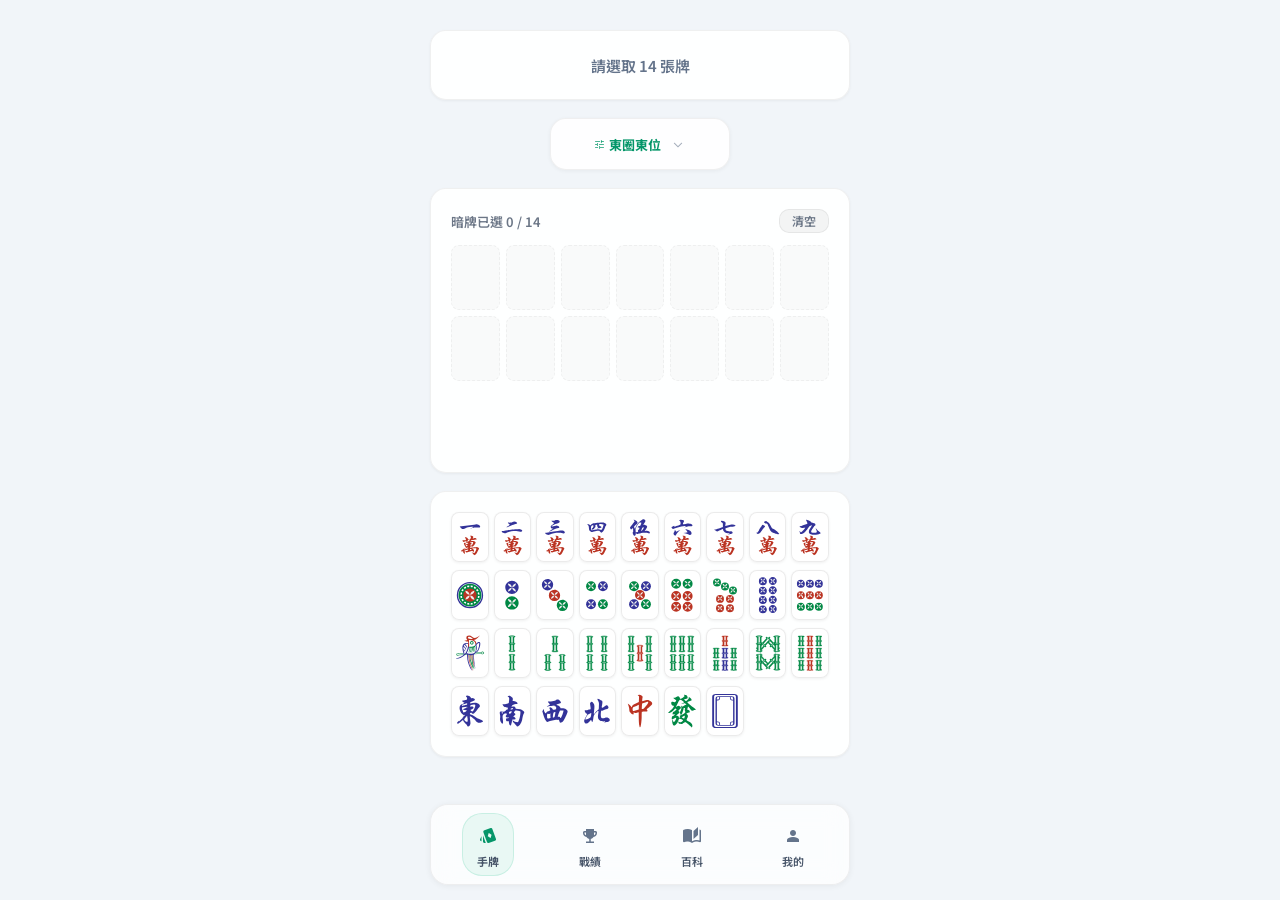
==== index.html @ c56b33e4 "修復 Lighthouse 審計：color-contrast、landmark、meta-description、viewport" ====
<!DOCTYPE html>
<html lang="zh-HK">

<head>
    <meta charset="UTF-8">
    <meta name="viewport"
        content="width=device-width, initial-scale=1.0, viewport-fit=cover">
    <title>香港麻雀計番神器</title>
    <meta name="description" content="香港麻雀計番工具，快速計算手牌番數、查閱番種百科、記錄戰績歷史。支援離線使用的 PWA 應用程式。">
    <meta name="apple-mobile-web-app-capable" content="yes">
    <meta name="apple-mobile-web-app-status-bar-style" content="black-translucent">
    <meta name="theme-color" content="#f1f5f9">
    <link rel="manifest" href="manifest.json">
    <link rel="icon" type="image/png" sizes="48x48" href="icon-48.png">
    <link rel="icon" type="image/png" sizes="192x192" href="icon-192.png">
    <link rel="apple-touch-icon" sizes="192x192" href="icon-192.png">
    <link rel="apple-touch-icon" sizes="512x512" href="icon-512.png">

    <link href="https://fonts.googleapis.com/css2?family=Noto+Sans+TC:wght@300;400;600;700;800&display=swap"
        rel="stylesheet" />
    <link href="https://fonts.googleapis.com/css2?family=Material+Symbols+Outlined:wght,FILL@100..700,0..1&display=swap"
        rel="stylesheet" />

    <link rel="stylesheet" href="style.css">
</head>

<body>
    <div class="bg-layer bg-base"></div>
    <div class="bg-layer bg-success"></div>
    <div class="bg-layer bg-limit"></div>
    <div class="bg-layer bg-failure"></div>

    <main class="app-container">

        <div id="page-input" class="page active" role="tabpanel" aria-label="手牌選擇">
            <div id="actionBanner" class="glass-card action-banner">
                <div id="actionText" class="action-text">請選取 14 張牌</div>
                <button id="calcBtn" class="calc-btn" style="display: none;" aria-label="開始結算"><i
                        class="ic">auto_awesome</i> 開始結算</button>
            </div>
            <div id="conditionsIsland" class="dynamic-island" role="region" aria-label="牌局設定">
                <div id="islandHeaderBtn" class="island-header" role="button" aria-expanded="false"
                    aria-controls="conditionsIsland">
                    <div id="islandTitle" class="island-title"><i class="ic">tune</i> 牌局設定</div>
                    <div class="island-chevron"><i class="ic">expand_more</i></div>
                </div>
                <div class="island-content-grid">
                    <div class="island-content-inner">
                        <div class="island-section">
                            <div class="island-section-header"><span>特殊牌型</span></div>
                            <div id="conditionsBar" class="conditions-wrapper"></div>
                        </div>
                        <div class="island-divider"></div>
                        <div class="island-section">
                            <div class="wind-layout-container">
                                <div class="wind-block">
                                    <div class="island-section-header"><span>圈</span></div>
                                    <div id="roundWindSelector" class="wind-segment-control" role="radiogroup"
                                        aria-label="圈風選擇">
                                        <div class="glass-glider" style="transform: translateX(0%);"></div>
                                        <div class="wind-tab active">東</div>
                                        <div class="wind-tab">南</div>
                                        <div class="wind-tab">西</div>
                                        <div class="wind-tab">北</div>
                                    </div>
                                </div>
                                <div class="wind-divider"></div>
                                <div class="wind-block">
                                    <div class="island-section-header"><span>位</span></div>
                                    <div id="seatWindSelector" class="wind-segment-control" role="radiogroup"
                                        aria-label="位風選擇">
                                        <div class="glass-glider" style="transform: translateX(0%);"></div>
                                        <div class="wind-tab active">東</div>
                                        <div class="wind-tab">南</div>
                                        <div class="wind-tab">西</div>
                                        <div class="wind-tab">北</div>
                                    </div>
                                </div>
                            </div>
                        </div>
                        <div class="island-divider"></div>
                        <div class="island-section">
                            <div class="island-section-header"><span>花牌</span><span id="flowerCount">已選 0 隻</span></div>
                            <div id="flowerGrid" class="flower-grid"></div>
                        </div>
                    </div>
                </div>
            </div>
            <div id="handCard" class="glass-card hand-container">
                <div class="hand-header"><span id="tileCount">暗牌已選 0 / 14</span><button id="clearBtnId"
                        class="clear-btn">清空</button></div>
                <div id="handGrid" class="tiles-grid"></div>
            </div>
            <div id="keyboard" class="glass-card keyboard" role="group" aria-label="選牌鍵盤"></div>
        </div>

        <div id="page-result" class="page" role="tabpanel" aria-label="結算結果">
            <div id="resultHeroCard" class="glass-card result-hero">
                <div class="hero-content">
                    <div class="hero-header"><span id="resultBadge" class="result-badge">等待中</span></div>
                    <div class="hero-score-area">
                        <div class="hero-label">總番數</div>
                        <div class="hero-score-display"><span id="heroScoreValue"
                                class="hero-score-number">--</span><span id="heroScoreUnit" class="hero-unit">番</span>
                        </div>
                    </div>
                    <div class="hero-divider"></div>
                    <div class="hero-main-pattern"><span class="main-pattern-label">主要役種</span><span
                            id="heroMainPatternName" class="main-pattern-name">--</span></div>
                </div>
            </div>
            <div class="status-grid">
                <div class="status-box glass-card">
                    <div class="status-box-label">圈風</div>
                    <div id="resRoundWind" class="status-box-value">--</div>
                </div>
                <div class="status-box glass-card">
                    <div class="status-box-label">位風</div>
                    <div id="resSeatWind" class="status-box-value">--</div>
                </div>
                <div class="status-box glass-card">
                    <div class="status-box-label">花牌</div>
                    <div id="resFlowers" class="status-box-value">--</div>
                </div>
            </div>
            <div class="detail-list-container glass-card">
                <div class="detail-list-title">番數詳情</div>
                <div id="detailList" class="detail-list">
                    <div class="detail-empty">尚未結算</div>
                </div>
            </div>
            <div class="result-actions glass-card">
                <button id="backToInputBtn" class="action-btn back-btn"><i class="ic">arrow_back</i> 返回修改</button>
            </div>
        </div>

        <div id="page-history" class="page" role="tabpanel" aria-label="歷史戰績">
            <div class="history-dashboard glass-card">
                <div class="dashboard-title">生涯戰績</div>
                <div class="win-rate-container">
                    <div class="win-rate-header">
                        <span class="win-rate-label">成功食糊勝率</span>
                        <span class="win-rate-value" id="statWinRate">0%</span>
                    </div>
                    <div class="win-rate-bar-bg">
                        <div class="win-rate-bar-fill" id="statWinRateBar" style="width: 0%;"></div>
                    </div>
                </div>
                <div class="stats-grid">
                    <div class="stat-box highlight">
                        <div class="stat-label">最高番數</div>
                        <div class="stat-value"><span id="statMaxFaan">0</span><span class="stat-unit">番</span></div>
                    </div>
                    <div class="stat-box">
                        <div class="stat-label">總局數</div>
                        <div class="stat-value"><span id="statTotalGames">0</span><span
                                class="stat-unit stat-unit-sm">局</span></div>
                    </div>
                </div>
            </div>
            <div class="history-list-container">
                <div class="history-header">
                    <div class="history-title">近期牌局</div><button id="clearHistoryBtn"
                        class="clear-history-btn">清空紀錄</button>
                </div>
                <div id="historyList" class="history-list">
                    <div class="history-empty">暫無戰績紀錄，快去胡一把大牌吧！</div>
                </div>
            </div>
        </div>

        <div id="page-wiki" class="page" role="tabpanel" aria-label="牌型百科">
            <div class="wiki-top-panel glass-card">
                <div class="wiki-search-box">
                    <i class="ic">search</i><input type="text" id="wikiSearch" placeholder="搜尋番種 (如: 大三元、平糊...)"
                        aria-label="搜尋番種">
                </div>
                <div class="wiki-filters">
                    <div class="w-filter active" data-filter="all">全部</div>
                    <div class="w-filter" data-filter="common">1-3 番</div>
                    <div class="w-filter" data-filter="mid">4-9 番</div>
                    <div class="w-filter" data-filter="limit">爆棚例牌</div>
                </div>
            </div>

            <div class="wiki-section-header"><i class="ic">tips_and_updates</i> 每日一役</div>
            <div class="wiki-featured glass-card">
                <div class="w-feat-badge">13 番 (爆棚)</div>
                <div class="w-feat-title">大四喜</div>
                <div class="w-feat-desc">由東、南、西、北四種風牌刻子組成的終極和牌。</div>
                <div class="w-feat-tiles">
                    <div class="w-tile" style="background-image: url('tiles/z1.svg')"></div>
                    <div class="w-tile" style="background-image: url('tiles/z1.svg')"></div>
                    <div class="w-tile" style="background-image: url('tiles/z1.svg')"></div>
                    <div style="width: 4px;"></div>
                    <div class="w-tile" style="background-image: url('tiles/z2.svg')"></div>
                    <div class="w-tile" style="background-image: url('tiles/z2.svg')"></div>
                    <div class="w-tile" style="background-image: url('tiles/z2.svg')"></div>
                    <div style="width: 4px;"></div>
                    <div class="w-tile" style="background-image: url('tiles/z3.svg')"></div>
                    <div class="w-tile" style="background-image: url('tiles/z3.svg')"></div>
                    <div class="w-tile" style="background-image: url('tiles/z3.svg')"></div>
                </div>
            </div>

            <div class="wiki-section-header"><i class="ic">local_library</i> 入門基礎</div>
            <div class="wiki-basics-grid">
                <div class="wiki-basic-card glass-card">
                    <div class="w-basic-icon w-basic-icon--blue"><i class="ic">menu_book</i></div>
                    <div class="w-basic-text">
                        <div class="w-basic-title">基本規則</div>
                        <div class="w-basic-sub">流程與動作解析</div>
                    </div>
                </div>
                <div class="wiki-basic-card glass-card">
                    <div class="w-basic-icon w-basic-icon--purple"><i class="ic">calculate</i></div>
                    <div class="w-basic-text">
                        <div class="w-basic-title">計分原理</div>
                        <div class="w-basic-sub">底台與番數計算</div>
                    </div>
                </div>
            </div>

            <div id="wikiContentArea" class="wiki-content-area"></div>
        </div>

        <div id="page-wiki-detail" class="page" role="tabpanel" aria-label="牌型詳情">

            <button id="btnBackToWiki" class="floating-back-btn">
                <span class="ic ic-back">chevron_left</span>
            </button>

            <div class="w-detail-hero">
                <div class="w-detail-glow-bg"></div>
                <h1 id="wdTitle" class="w-detail-title">對對糊</h1>
                <div class="w-detail-badge"><span id="wdFaan">3 番</span></div>
            </div>

            <div class="w-detail-preview glass-card">
                <div class="wd-preview-tiles" id="wdPreviewTiles"></div>
            </div>

            <div class="w-detail-section">
                <div class="wd-sec-title"><span class="wd-sec-dot"></span>說明</div>
                <div class="wd-desc-card glass-card" id="wdDesc"></div>
            </div>

            <div class="w-detail-section" id="wdTipsSection">
                <div class="wd-sec-title"><span class="wd-sec-dot dot-yellow"></span>實戰技巧</div>
                <div class="wd-tips-card glass-card" id="wdTips"></div>
            </div>

            <div class="w-detail-section" id="wdVarsSection">
                <div class="wd-sec-title wd-sec-title--spread">
                    <div class="wd-sec-title-inner"><span class="wd-sec-dot"></span>牌型變化</div>
                    <span class="wd-sec-sub">向右滑動查看更多</span>
                </div>
                <div class="wd-vars-scroll" id="wdVars"></div>
            </div>

            <div class="spacer-md"></div>
        </div>

        <div id="page-profile" class="page" role="tabpanel" aria-label="個人檔案">
            <div class="glass-card profile-hero">
                <div class="prof-avatar-ring">
                    <div class="prof-avatar"><i class="ic">person</i></div>
                </div>
                <div class="prof-info">
                    <div class="prof-name">雀神大師</div>
                    <div class="prof-level" id="profLevelText"><i class="ic">emoji_events</i> 雀壇新星 LV.1</div>
                </div>
                <div class="prof-actions">
                    <button class="p-btn-primary" disabled><i class="ic">diamond</i> 升級尊貴版</button>
                    <button class="p-btn-secondary" disabled><i class="ic">ios_share</i> 分享成就</button>
                </div>
            </div>

            <div class="prof-stats-grid">
                <div class="glass-card p-stat-box">
                    <div class="p-stat-icon p-stat-icon--blue"><i class="ic">bar_chart</i></div>
                    <div class="p-stat-val" id="profTotalGamesVal">0</div>
                    <div class="p-stat-label">累計計分局數</div>
                </div>
                <div class="glass-card p-stat-box">
                    <div class="p-stat-icon p-stat-icon--amber"><i class="ic">emoji_events</i></div>
                    <div class="p-stat-val"><span id="profMaxFaanVal">0</span><span class="p-stat-unit">番</span></div>
                    <div class="p-stat-label">個人最佳紀錄</div>
                </div>
            </div>

            <div class="prof-section">
                <div class="p-sec-header">最近獲得勳章</div>
                <div class="medals-scroll-container">
                    <div class="medal-item" id="medal-win">
                        <div class="medal-icon glass-card medal-icon--red"><i class="ic">local_fire_department</i></div>
                        <div class="medal-name">胡牌開張</div>
                    </div>
                    <div class="medal-item" id="medal-flower">
                        <div class="medal-icon glass-card medal-icon--pink"><i class="ic">local_florist</i></div>
                        <div class="medal-name">花胡達人</div>
                    </div>
                    <div class="medal-item" id="medal-limit">
                        <div class="medal-icon glass-card medal-icon--yellow"><i class="ic">star</i></div>
                        <div class="medal-name">爆棚大師</div>
                    </div>
                    <div class="medal-item" id="medal-legend">
                        <div class="medal-icon glass-card medal-icon--purple"><i class="ic">auto_fix_high</i></div>
                        <div class="medal-name">傳說降臨</div>
                    </div>
                </div>
            </div>

            <div class="prof-section">
                <div class="p-sec-header">應用程式設定</div>
                <div class="glass-card settings-list">
                    <div class="setting-item" id="btnSystemClear">
                        <div class="s-icon" style="background: rgba(239, 68, 68, 0.1); color: #ef4444;"><i
                                class="ic">delete</i></div>
                        <div class="s-text">清除系統暫存 (防卡頓)</div>
                        <div class="s-arrow"><i class="ic">chevron_right</i></div>
                    </div>

                    <div class="setting-item">
                        <div class="s-icon" style="background: rgba(59, 130, 246, 0.1); color: #3b82f6;"><i
                                class="ic">straighten</i></div>
                        <div class="s-text">
                            <div>規則設定</div>
                            <div class="s-text-sub">香港麻將 (3番起糊)</div>
                        </div>
                        <div class="s-arrow"><i class="ic">chevron_right</i></div>
                    </div>
                    <div class="setting-item" onclick="window.open('privacy.html','_blank')">
                        <div class="s-icon" style="background: rgba(16, 185, 129, 0.1); color: #10b981;"><i
                                class="ic">shield</i></div>
                        <div class="s-text">隱私權政策</div>
                        <div class="s-arrow"><i class="ic">chevron_right</i></div>
                    </div>
                    <div class="setting-item">
                        <div class="s-icon" style="background: rgba(168, 85, 247, 0.1); color: #a855f7;"><i
                                class="ic">info</i></div>
                        <div class="s-text">關於我們</div>
                        <div class="s-arrow" id="appVersionProfile">v2.8.37</div>
                    </div>
                </div>
            </div>

            <div class="app-footer">Developed by Leo Lai</div>
        </div>

    </main>

    <nav class="bottom-nav" role="tablist" aria-label="主要導航">
        <div class="nav-item active" data-target="page-input" role="tab" aria-selected="true" aria-label="手牌">
            <div class="nav-icon"><i class="ic">playing_cards</i></div><span>手牌</span>
        </div>
        <div class="nav-item" data-target="page-history" role="tab" aria-selected="false" aria-label="戰績">
            <div class="nav-icon"><i class="ic">emoji_events</i></div><span>戰績</span>
        </div>
        <div class="nav-item" data-target="page-wiki" role="tab" aria-selected="false" aria-label="百科">
            <div class="nav-icon"><i class="ic">auto_stories</i></div><span>百科</span>
        </div>
        <div class="nav-item" data-target="page-profile" role="tab" aria-selected="false" aria-label="我的">
            <div class="nav-icon"><i class="ic">person</i></div><span>我的</span>
        </div>
    </nav>

    <script type="module" src="js/app.js"></script>
</body>

</html>
---- style.css ----
/* ==========================================
   香港麻雀計番神器 - 視覺外觀設定 (style.css)
   ==========================================
   【目錄導覽】
   ▶ 區塊一：基礎設定 (字體、背景、毛玻璃共用樣式)
   ▶ 區塊二：底部導航列 (切換頁面的按鈕)
   ▶ 區塊三：手牌輸入頁 (麻將鍵盤、動態島設定)
   ▶ 區塊四：結算與戰績頁 (大分數卡片、勝率進度條)
   ▶ 區塊五：麻雀百科頁 (番種列表、分類按鈕)
   ▶ 區塊六：百科詳情頁 (毛玻璃卡片、返回按鈕)
   ▶ 區塊七：個人中心 (頭像、設定列表)
   ========================================== */

/* ==== 核心環境設定 ==== */
* {
    box-sizing: border-box;
    margin: 0;
    padding: 0;
    font-family: "Noto Sans TC", -apple-system, BlinkMacSystemFont, "Segoe UI", Roboto, Helvetica, Arial, sans-serif;
    touch-action: manipulation;
}


:root {
    /* 動畫曲線與時間 */
    --ease-spring: cubic-bezier(0.34, 1.56, 0.64, 1);
    --ease-smooth: cubic-bezier(0.4, 0, 0.2, 1);
    --ease-bounce: cubic-bezier(0.175, 0.885, 0.32, 1.275);
    --dur-fast: 0.15s;
    --dur-normal: 0.25s;
    --dur-slow: 0.4s;
    --dur-expand: 0.5s;
    --dur-color: 0.8s;

    /* 圓角階梯 */
    --radius-xs: 10px;
    --radius-sm: 14px;
    --radius-md: 16px;
    --radius-lg: 28px;
    --radius-pill: 99px;

    /* 語意色彩 */
    --color-accent: #10b981;
    --color-accent-hover: #059669;
    --color-accent-glow: rgba(16, 185, 129, 0.12);
    --color-danger: #ef4444;
    --color-info: #2563eb;
    --color-info-light: rgba(37, 99, 235, 0.1);
    --color-text-primary: #0f172a;
    --color-text-body: #1e293b;
    --color-text-secondary: #334155;
    --color-text-tertiary: #475569;
    --color-text-muted: #64748b;
    --color-text-faint: #94a3b8;

    /* 毛玻璃統一參數 (僅用於導航列與動態島) */
    --glass-blur: blur(16px) saturate(150%);

    /* 列表交錯節奏 */
    --stagger-block: 0.10s;
    --stagger-list: 0.08s;
    --stagger-dense: 0.05s;
}

/* Material Symbols 快捷樣式 */
.ic {
    font-family: 'Material Symbols Outlined';
    font-weight: normal;
    font-style: normal;
    font-size: inherit;
    line-height: 1;
    letter-spacing: normal;
    text-transform: none;
    display: inline-block;
    white-space: nowrap;
    direction: ltr;
    -webkit-font-feature-settings: 'liga';
    font-feature-settings: 'liga';
    -webkit-font-smoothing: antialiased;
    font-variation-settings: 'FILL' 0, 'wght' 300;
    vertical-align: -0.125em;
}

/* 填充風格 icon（導航、勳章、大圖示、百科） */
.nav-icon .ic,
.medal-icon .ic,
.prof-avatar .ic,
.p-stat-icon .ic,
.s-icon .ic,
.w-basic-icon .ic,
.w-item-icon-box .ic,
.wd-tip-icon .ic,
.wd-var-img .ic,
.wiki-section-header .ic {
    font-variation-settings: 'FILL' 1, 'wght' 400;
}

html,
body {
    overscroll-behavior-y: none;
    overscroll-behavior-x: none;
    scrollbar-width: none;
    -ms-overflow-style: none;
}

html::-webkit-scrollbar,
body::-webkit-scrollbar {
    display: none;
}

body {
    /* 純淨灰藍色背景 */
    background-color: #f1f5f9;
    color: #1e293b;
    display: flex;
    justify-content: center;
    min-height: 100vh;
    position: relative;
    padding-top: max(30px, env(safe-area-inset-top) + 10px);
    padding-right: 15px;
    padding-bottom: max(8px, env(safe-area-inset-bottom));
    padding-left: 15px;
    touch-action: pan-y;
    -webkit-user-select: none;
    -moz-user-select: none;
    user-select: none;
    -webkit-tap-highlight-color: transparent;
    transition: color var(--dur-color) var(--ease-smooth);
}

.bg-layer {
    position: fixed;
    inset: 0;
    z-index: -2;
    opacity: 0;
    transition: opacity 1s var(--ease-smooth);
    pointer-events: none;
}

.bg-base {
    background: #f1f5f9;
    opacity: 1;
}

.bg-success {
    background: #f6fef9;
}

.bg-limit {
    background: #fefce8;
}

.bg-failure {
    background: #fef2f2;
}

body.success-mode .bg-base {
    opacity: 0;
}

body.success-mode .bg-success {
    opacity: 1;
}

body.success-mode {
    color: #172554;
}

body.limit-mode .bg-base {
    opacity: 0;
}

body.limit-mode .bg-limit {
    opacity: 1;
}

body.limit-mode {
    color: #422006;
}

body.failure-mode .bg-base {
    opacity: 0;
}

body.failure-mode .bg-failure {
    opacity: 1;
}

body.failure-mode {
    color: #450a0a;
}

.app-container {
    width: 100%;
    max-width: 420px;
    display: flex;
    flex-direction: column;
    gap: 18px;
    position: relative;
    z-index: 1;
    padding-bottom: 20px;
    flex: 1;
}

/* 卡片底板 */
.glass-card {
    position: relative;
    background: rgba(255, 255, 255, 0.92);
    border-radius: 16px;
    border: 1px solid rgba(0, 0, 0, 0.06);
    box-shadow: 0 1px 3px rgba(0, 0, 0, 0.05);
    padding: 20px;
    transform: translateZ(0);
    z-index: 1;
    transition: border-color var(--dur-color) var(--ease-smooth), box-shadow var(--dur-color) var(--ease-smooth), transform 0.3s ease;
}



/* 動態島：可折疊設定面板 */
.dynamic-island {
    background: rgba(255, 255, 255, 0.88);
    backdrop-filter: blur(8px);
    -webkit-backdrop-filter: blur(8px);
    border: 1px solid rgba(0, 0, 0, 0.06);
    box-shadow: 0 1px 4px rgba(0, 0, 0, 0.05);
    border-radius: 16px;
    margin: 0 auto;
    width: 100%;
    max-width: 180px;
    display: flex;
    flex-direction: column;
    overflow: hidden;
    color: #334155;
    transition: max-width var(--dur-expand) var(--ease-spring), border-radius var(--dur-expand) var(--ease-smooth), background var(--dur-expand) var(--ease-smooth);
    transform: translateZ(0);
    will-change: max-width, border-radius, transform;
    contain: layout;
}

.dynamic-island.expanded {
    max-width: 420px;
    border-radius: 16px;
    background: rgba(255, 255, 255, 0.92);
}

.island-header {
    padding: 12px 20px;
    display: flex;
    justify-content: center;
    align-items: center;
    gap: 8px;
    cursor: pointer;
    user-select: none;
}

.island-title {
    font-size: 13px;
    font-weight: 700;
    color: #334155;
    white-space: nowrap;
    overflow: hidden;
    text-overflow: ellipsis;
    display: inline-block;
    transition: transform 0.4s var(--ease-spring), opacity 0.3s ease, color 0.3s ease;
}

.island-title.slide-out {
    transform: translateY(-10px);
    opacity: 0;
    transition: transform 0.2s ease-in, opacity 0.2s ease-in;
}

.island-title.slide-in {
    transform: translateY(10px);
    opacity: 0;
    transition: none;
}

.island-chevron {
    font-size: 18px;
    opacity: 0.6;
    transition: transform var(--dur-expand) var(--ease-spring);
    color: #64748b;
}

.dynamic-island.expanded .island-chevron {
    transform: rotate(-180deg);
}

.island-content-grid {
    display: block;
    max-height: 0;
    transition: max-height var(--dur-expand) var(--ease-spring);
    will-change: max-height;
}

.dynamic-island.expanded .island-content-grid {
    max-height: 480px;
}

.island-content-inner {
    min-height: 0;
    overflow: hidden;
    display: flex;
    flex-direction: column;
}

.island-section {
    padding: 0 16px 16px 16px;
    opacity: 0;
    transform: translateY(-10px);
    transition: opacity 0.3s ease, transform 0.4s var(--ease-spring);
}

.dynamic-island.expanded .island-section {
    opacity: 1;
    transform: translateY(0);
}

.dynamic-island.expanded .island-section:nth-child(1) {
    transition-delay: 0.05s;
}

.dynamic-island.expanded .island-section:nth-child(3) {
    transition-delay: 0.10s;
}

.dynamic-island.expanded .island-section:nth-child(5) {
    transition-delay: 0.15s;
}

.island-divider {
    height: 1px;
    background: rgba(0, 0, 0, 0.04);
    margin: 0 16px 12px 16px;
    opacity: 0;
    transition: opacity 0.3s;
}

.dynamic-island.expanded .island-divider {
    opacity: 1;
}

.island-section-header {
    font-size: 12px;
    opacity: 0.8;
    margin-bottom: 10px;
    display: flex;
    justify-content: space-between;
    font-weight: 700;
    color: #475569;
}

.conditions-wrapper {
    display: grid;
    grid-template-columns: repeat(6, minmax(0, 1fr));
    gap: 8px;
}

/* 設定標籤 */
.condition-chip {
    padding: 8px 2px;
    border-radius: 20px;
    font-size: 11px;
    font-weight: 600;
    background: rgba(0, 0, 0, 0.04);
    border: 1px solid rgba(0, 0, 0, 0.08);
    color: #64748b;
    cursor: pointer;
    display: flex;
    align-items: center;
    justify-content: center;
    text-align: center;
    white-space: nowrap;
    letter-spacing: -0.2px;
    grid-column: span 2;
    position: relative;
    z-index: 1;
    transition: background var(--dur-normal) var(--ease-smooth), color var(--dur-normal), border-color var(--dur-normal), transform var(--dur-normal) var(--ease-smooth);
}

/* 選中狀態 */
.condition-chip.active {
    background: #10b981;
    border-color: #059669;
    color: #fff;
    box-shadow: 0 1px 3px rgba(16, 185, 129, 0.2);
    transform: scale(1.02);
    z-index: 10;
}

.condition-chip:nth-child(7),
.condition-chip:nth-child(8) {
    grid-column: span 3;
}

@media (max-width: 380px) {
    .condition-chip {
        font-size: 10px;
        letter-spacing: -0.5px;
    }
}

/* ==== 4. 風圈軌道與滑塊 ==== */
.wind-layout-container {
    display: flex;
    align-items: flex-end;
    justify-content: space-between;
    gap: 12px;
    width: 100%;
    margin-top: 0;
}

.wind-block {
    display: flex;
    flex-direction: column;
    flex: 1;
    gap: 6px;
}

/* 風圈軌道 */
.wind-segment-control {
    display: flex;
    position: relative;
    gap: 0;
    justify-content: space-between;
    background: rgba(0, 0, 0, 0.04);
    border: 1px solid rgba(0, 0, 0, 0.06);
    padding: 2px;
    border-radius: 10px;
    overflow: hidden;
}

/* 滑塊 */
.glass-glider {
    position: absolute;
    top: 2px;
    left: 2px;
    width: calc(25% - 1px);
    height: calc(100% - 4px);
    border-radius: 8px;
    background: #fff;
    border: 1px solid rgba(0, 0, 0, 0.06);
    box-shadow: 0 1px 3px rgba(0, 0, 0, 0.08);
    transition: transform 0.3s var(--ease-spring);
    z-index: 1;
}

.wind-tab {
    flex: 1;
    display: flex;
    justify-content: center;
    align-items: center;
    padding: 6px 0;
    background: transparent;
    border: none;
    box-shadow: none;
    font-size: 13px;
    cursor: pointer;
    color: #94a3b8;
    font-weight: 600;
    position: relative;
    z-index: 2;
    transition: all 0.2s ease;
    will-change: transform;
}

/* 選中風圈文字 */
.wind-tab.active {
    color: #059669;
    -webkit-text-fill-color: #059669;
    font-weight: 800;
}

.wind-divider {
    width: 2px;
    height: 38px;
    background-color: rgba(0, 0, 0, 0.04);
    border-radius: 2px;
    margin-bottom: 2px;
}

/* ==== 5. 麻雀鍵盤與花牌 ==== */
.flower-grid {
    display: grid;
    grid-template-columns: repeat(8, 1fr);
    gap: 10px;
    padding: 6px 4px;
}

.flower-tile {
    position: relative;
    z-index: 1;
    aspect-ratio: 3/4;
    background-size: 88%;
    background-position: center;
    background-repeat: no-repeat;
    overflow: hidden;
    cursor: pointer;
    transition: all 0.2s var(--ease-smooth);
    background-color: rgba(255, 255, 255, 0.7);
    border: 1px solid rgba(0, 0, 0, 0.08);
    box-shadow: 0 1px 3px rgba(0, 0, 0, 0.06);
    border-radius: 10px;
}

.flower-tile.active {
    transform: scale(1.05) translateY(-2px);
    z-index: 10;
    background-color: #fffbeb;
    border-color: #fbbf24;
    box-shadow: 0 3px 8px rgba(245, 158, 11, 0.2);
}

.hand-container {
    min-height: 120px;
}

.hand-header {
    display: flex;
    justify-content: space-between;
    align-items: center;
    font-size: 13px;
    opacity: 0.8;
    margin-bottom: 12px;
    font-weight: 600;
    color: #475569;
}

.tiles-grid {
    display: grid;
    grid-template-columns: repeat(7, 1fr);
    gap: 6px;
}

.tiles-grid::after {
    content: "";
    grid-column: 1;
    grid-row: 3;
    aspect-ratio: 3/4;
    pointer-events: none;
    visibility: hidden;
}

.keyboard {
    display: flex;
    flex-direction: column;
    gap: 8px;
    margin-top: 0 !important;
}

.suit-row {
    display: grid;
    grid-template-columns: repeat(9, 1fr);
    gap: 5px;
}

.tile {
    aspect-ratio: 3/4;
    width: 100%;
    height: auto;
    background-size: 85%;
    background-position: center;
    background-repeat: no-repeat;
    cursor: pointer;
    color: #1e293b;
    transition: all 0.2s var(--ease-smooth);
    background-color: rgba(255, 255, 255, 0.8);
    border: 1px solid rgba(0, 0, 0, 0.08);
    box-shadow: 0 1px 3px rgba(0, 0, 0, 0.06);
    border-radius: 8px;
}

/* ==== 6. 按壓回饋效果 ==== */
/* 手指按壓時的縮放感 */
.is-tapped-tile {
    transform: scale(0.90) translateY(4px) !important;
    box-shadow: 0 2px 4px rgba(0, 0, 0, 0.05), inset 0 2px 8px rgba(0, 0, 0, 0.1) !important;
    transition: transform var(--dur-fast) var(--ease-spring), box-shadow var(--dur-fast) var(--ease-spring) !important;
}

.is-tapped-chip {
    transform: scale(0.90) !important;
    box-shadow: 0 2px 4px rgba(0, 0, 0, 0.05), inset 0 2px 8px rgba(0, 0, 0, 0.1) !important;
    transition: transform var(--dur-fast) var(--ease-spring), box-shadow var(--dur-fast) var(--ease-spring) !important;
    opacity: 0.9;
}

.is-tapped-island {
    transform: scale(0.96) translateZ(0) !important;
    transition: transform 0.15s var(--ease-spring) !important;
}

.tile.empty {
    background-image: none !important;
    cursor: default;
    background-color: rgba(0, 0, 0, 0.03);
    border: 1px dashed rgba(0, 0, 0, 0.08);
    box-shadow: none;
    border-radius: 8px;
    opacity: 0.6;
}

/* 鍵盤區的牌磚 */
#keyboard .tile {
    background-color: rgba(255, 255, 255, 0.85);
}


/* 清空按鈕 */
.clear-btn {
    background: rgba(0, 0, 0, 0.05);
    border: 1px solid rgba(0, 0, 0, 0.08);
    box-shadow: none;
    border-radius: 10px;
    color: #475569;
    padding: 5px 12px;
    font-size: 12px;
    line-height: 1;
    font-weight: 600;
    cursor: pointer;
    transition: background 0.2s ease;
}

/* ==== 動畫與其他細節保持不變 ==== */
.enter-anim {
    animation: popIn 0.3s var(--ease-spring) forwards;
    will-change: transform, opacity;
}

@keyframes popIn {
    0% {
        opacity: 0;
        transform: scale(0.6) translateY(20px);
    }

    100% {
        opacity: 1;
        transform: scale(1) translateY(0);
    }
}

.empty-enter-anim {
    animation: slotExpand 0.3s var(--ease-spring) forwards;
    will-change: transform, opacity;
}

@keyframes slotExpand {
    0% {
        opacity: 0;
        transform: scale(0.8);
    }

    100% {
        opacity: 1;
        transform: scale(1);
    }
}

@keyframes popOut {
    0% {
        opacity: 1;
        transform: scale(1);
    }

    20% {
        opacity: 1;
        transform: scaleX(1.05) scaleY(0.95);
    }

    100% {
        opacity: 0;
        transform: scale(0);
    }
}

/* .breathing 動畫已移除 — 去除過度裝飾 */
.breathing {
    animation: none;
}



.baau-pang-text {
    position: relative;
    display: inline-block;
    background-image: linear-gradient(to bottom, #d97706, #92400e);
    background-size: 100% 100%;
    color: transparent;
    -webkit-background-clip: text;
    background-clip: text;
    filter: drop-shadow(0px 0px 6px rgba(245, 158, 11, 0.4));
}

.baau-pang-text::before {
    content: none;
}

.baau-pang-text::after {
    content: none;
}

@keyframes glassGlareSweep {
    0% {
        background-position: 200% 200%, 0 0;
    }

    35% {
        background-position: -100% -100%, 0 0;
    }

    100% {
        background-position: -100% -100%, 0 0;
    }
}

@keyframes holyFloatSmooth {
    0% {
        transform: scale(1) translateY(0);
    }

    100% {
        transform: scale(1.06) translateY(-3px);
    }
}

@keyframes starTwinkleSmoothA {
    0% {
        transform: scale(0.4) rotate(0deg);
        opacity: 0.2;
    }

    100% {
        transform: scale(1.1) rotate(45deg);
        opacity: 1;
    }
}

@keyframes starTwinkleSmoothB {
    0% {
        transform: scale(0.3) rotate(15deg);
        opacity: 0.1;
    }

    100% {
        transform: scale(1.3) rotate(-30deg);
        opacity: 0.9;
    }
}

@keyframes appFadeInUp {
    0% {
        opacity: 0;
        transform: translateY(20px);
    }

    100% {
        opacity: 1;
        transform: translateY(0);
    }
}

/* (舊的個別元素動畫已移除 — 統一由 .page-block-enter 處理) */

/* ==== 多頁面切換系統 ==== */

/* 確保整個畫面底部有足夠空間，不會被導航列擋住鍵盤 */
.app-container {
    padding-bottom: 95px;
}

/* 房間的隱形斗篷設定 */
.page {
    display: none;
    /* 預設全部隱藏 */
    flex-direction: column;
    gap: 18px;
    width: 100%;
    /* 頁面本身不做動畫，由子區塊各自進場 */
}

.page.active {
    display: flex;
    /* 只有被加上 active 的房間才會顯示 */
}

/* 統一頁面子區塊進場動畫 */
.page-block-enter {
    opacity: 0;
    animation: appFadeInUp var(--dur-expand) var(--ease-spring) forwards;
    will-change: transform, opacity;
}

/* 底部導航列 */
.bottom-nav {
    position: fixed;
    bottom: max(15px, env(safe-area-inset-bottom));
    left: 50%;
    transform: translateX(-50%);
    width: calc(100% - 30px);
    max-width: 420px;
    display: flex;
    justify-content: space-around;
    align-items: center;
    padding: 8px 5px;
    z-index: 1000;

    background: rgba(255, 255, 255, 0.75);
    backdrop-filter: blur(12px) saturate(120%);
    -webkit-backdrop-filter: blur(12px) saturate(120%);
    border-radius: 18px;
    border: 1px solid rgba(0, 0, 0, 0.06);
    box-shadow: 0 1px 6px rgba(0, 0, 0, 0.06);
}

/* 導航按鈕樣式 */
.nav-item {
    display: flex;
    flex-direction: column;
    align-items: center;
    gap: 4px;
    padding: 6px 14px;
    border-radius: 20px;
    color: #64748b;
    cursor: pointer;
    transition: color var(--dur-normal) var(--ease-smooth), transform var(--dur-normal) var(--ease-smooth);
    -webkit-tap-highlight-color: transparent;
}

.nav-item .nav-icon {
    font-size: 20px;
    transition: transform 0.3s var(--ease-smooth);
}

.nav-item span {
    font-size: 11px;
    font-weight: 600;
    color: #475569;
}

/* 點擊選中時 */
.nav-item.active {
    color: #059669;
    background: rgba(16, 185, 129, 0.08);
    border: 1px solid rgba(16, 185, 129, 0.15);
}

.nav-item.active span {
    font-weight: 700;
    opacity: 1;
}

.nav-item.active .nav-icon {
    transform: none;
}

/* ==== 結算按鈕與結果頁按鈕 ==== */
.action-banner {
    display: flex;
    justify-content: center;
    align-items: center;
    min-height: 70px;
    padding: 15px;
}

.action-text {
    font-size: 15px;
    font-weight: 600;
    color: #64748b;
}

/* 結算按鈕 */
.calc-btn {
    background: #10b981;
    color: white;
    border: none;
    padding: 14px 30px;
    border-radius: 14px;
    font-size: 16px;
    font-weight: 700;
    cursor: pointer;
    box-shadow: 0 2px 8px rgba(16, 185, 129, 0.3);
    transition: background 0.2s ease, transform 0.15s ease;
    width: 100%;
}

.calc-btn:active {
    background: #059669;
    transform: scale(0.97);
}

/* 結果頁下方的兩顆按鈕 */
.result-actions {
    display: flex;
    gap: 12px;
    margin-top: 5px;
    padding: 15px;
}

.action-btn {
    flex: 1;
    padding: 12px 0;
    border-radius: 12px;
    font-size: 14px;
    font-weight: 600;
    border: none;
    cursor: pointer;
    transition: transform 0.2s;
}

.back-btn {
    background: rgba(255, 255, 255, 0.7);
    color: #475569;
    border: 1px solid rgba(0, 0, 0, 0.06);
}

/* ==== 結算頁面排版 ==== */

/* 1. 頂級主視覺卡片 */
.result-hero {
    padding: 24px;
    display: flex;
    flex-direction: column;
    gap: 16px;
    position: relative;
    overflow: hidden;
}

.hero-header {
    display: flex;
    justify-content: flex-start;
}

.result-badge {
    padding: 4px 12px;
    border-radius: 8px;
    font-size: 12px;
    font-weight: 700;
    background: rgba(0, 0, 0, 0.05);
    color: #475569;
    transition: background var(--dur-normal) ease, color var(--dur-normal);
}

.result-badge.common {
    background: #2563eb;
    color: white;
}

.result-badge.epic {
    background: #059669;
    color: white;
}

.result-badge.legendary {
    background: #b45309;
    color: white;
}

.result-badge.fail {
    background: #dc2626;
    color: white;
}

.hero-score-area {
    display: flex;
    flex-direction: column;
    gap: 4px;
}

.hero-label {
    font-size: 14px;
    color: #64748b;
    font-weight: 600;
}

.hero-score-display {
    display: flex;
    align-items: baseline;
    gap: 6px;
    color: #0f172a;
}

.hero-unit {
    font-size: 20px;
    font-weight: 600;
    color: #475569;
}

.hero-divider {
    height: 1px;
    background: rgba(0, 0, 0, 0.06);
    width: 100%;
    margin: 4px 0;
}

.hero-main-pattern {
    display: flex;
    justify-content: space-between;
    align-items: center;
}

.main-pattern-label {
    font-size: 13px;
    color: #64748b;
    font-weight: 600;
}

.main-pattern-name {
    font-size: 18px;
    font-weight: 700;
    color: #10b981;
}

/* 2. 狀態三格面板 */
.status-grid {
    display: grid;
    grid-template-columns: repeat(3, 1fr);
    gap: 12px;
}

.status-box {
    padding: 16px 10px;
    display: flex;
    flex-direction: column;
    align-items: center;
    justify-content: center;
    gap: 8px;
    border-radius: 14px;
}

.status-box-label {
    font-size: 12px;
    color: #64748b;
    font-weight: 600;
}

.status-box-value {
    font-size: 22px;
    font-weight: 700;
    color: #1e293b;
}

/* 3. 番數詳情列表 */
.detail-list-container {
    display: flex;
    flex-direction: column;
    gap: 10px;
}

.detail-list-title {
    font-size: 14px;
    font-weight: 700;
    color: #1e293b;
    margin-left: 4px;
    display: flex;
    align-items: center;
}

.detail-list {
    padding: 8px 16px;
    display: flex;
    flex-direction: column;
    gap: 0;
}

.detail-item {
    display: flex;
    justify-content: space-between;
    align-items: center;
    padding: 14px 0;
    border-bottom: 1px solid rgba(0, 0, 0, 0.04);
    opacity: 0;
    animation: appFadeInUp 0.4s var(--ease-spring) forwards;
}

.detail-item:last-child {
    border-bottom: none;
}

.detail-item-name {
    font-size: 15px;
    font-weight: 600;
    color: #334155;
    display: flex;
    align-items: center;
    gap: 10px;
}

.detail-item-icon {
    width: 28px;
    height: 28px;
    border-radius: 50%;
    background: rgba(16, 185, 129, 0.1);
    color: #10b981;
    display: flex;
    align-items: center;
    justify-content: center;
    font-size: 13px;
}

.detail-item-score {
    font-size: 14px;
    font-weight: 700;
    color: #10b981;
    background: rgba(16, 185, 129, 0.08);
    padding: 4px 10px;
    border-radius: 8px;
}

.detail-empty {
    padding: 20px 0;
    text-align: center;
    color: #94a3b8;
    font-size: 14px;
}

.detail-item-score.score-fail {
    color: #ef4444;
    background: rgba(239, 68, 68, 0.1);
    border-color: rgba(239, 68, 68, 0.2);
}

.text-success {
    color: var(--color-accent);
}

.text-danger {
    color: var(--color-danger);
}

.tile-count-full {
    color: var(--color-accent);
    font-weight: 700;
}

/* ==== 戰績儀表板與卡片牆 ==== */
.history-dashboard {
    padding: 20px;
    display: flex;
    flex-direction: column;
    gap: 15px;
}

.dashboard-title {
    font-size: 16px;
    font-weight: 700;
    color: #1e293b;
    display: flex;
    align-items: center;
}

.history-dashboard .stats-grid {
    display: grid;
    grid-template-columns: 1fr 1fr;
    gap: 12px;
}

.history-dashboard .stat-box {
    background: rgba(0, 0, 0, 0.03);
    border: 1px solid rgba(0, 0, 0, 0.05);
    padding: 15px;
    border-radius: 12px;
    display: flex;
    flex-direction: column;
    gap: 4px;
    box-shadow: none;
}

.history-dashboard .stat-box.highlight {
    grid-column: span 2;
    background: rgba(16, 185, 129, 0.06);
    border-color: rgba(16, 185, 129, 0.15);
}

.history-dashboard .stat-label {
    font-size: 13px;
    color: #64748b;
    font-weight: 600;
}

.history-dashboard .stat-value {
    font-size: 26px;
    font-weight: 700;
    color: #1e293b;
    display: flex;
    align-items: baseline;
    gap: 4px;
}

.history-dashboard .stat-box.highlight .stat-value {
    font-size: 40px;
    color: #10b981;
}

.history-dashboard .stat-unit {
    font-size: 14px;
    color: #64748b;
    font-weight: 600;
}

.history-dashboard .stat-box.highlight .stat-unit {
    font-size: 18px;
    color: #059669;
}

.history-header {
    display: flex;
    justify-content: space-between;
    align-items: flex-end;
    padding: 10px 4px;
}

.history-title {
    font-size: 15px;
    font-weight: 700;
    color: #334155;
}

.clear-history-btn {
    background: rgba(239, 68, 68, 0.1);
    border: 1px solid rgba(239, 68, 68, 0.2);
    color: #ef4444;
    font-size: 12px;
    font-weight: 600;
    padding: 6px 12px;
    border-radius: 12px;
    cursor: pointer;
    transition: background var(--dur-normal), color var(--dur-normal);
}

.history-list {
    display: flex;
    flex-direction: column;
    gap: 12px;
    padding-bottom: 20px;
}

.history-card {
    background: rgba(255, 255, 255, 0.75);
    border: 1px solid rgba(0, 0, 0, 0.06);
    border-radius: 14px;
    padding: 16px;
    display: flex;
    gap: 16px;
    align-items: center;
    box-shadow: 0 1px 4px rgba(0, 0, 0, 0.04);
    opacity: 0;
    animation: appFadeInUp 0.4s var(--ease-spring) forwards;
}

.history-card-badge {
    min-width: 48px;
    height: 48px;
    border-radius: 12px;
    display: flex;
    flex-direction: column;
    align-items: center;
    justify-content: center;
    color: white;
    line-height: 1.1;
}

.history-card-badge .b-val {
    font-size: 22px;
    font-weight: 700;
}

.history-card-badge .b-unit {
    font-size: 11px;
    font-weight: 600;
    opacity: 0.9;
}

.bg-epic {
    background: #059669;
}

.bg-legendary {
    background: #b45309;
}

.bg-rare {
    background: #2563eb;
}

.bg-fail {
    background: #dc2626;
}

.history-card-info {
    flex: 1;
    display: flex;
    flex-direction: column;
    gap: 5px;
    overflow: hidden;
}

.history-card-title {
    font-size: 16px;
    font-weight: 700;
    color: #1e293b;
    white-space: nowrap;
    overflow: hidden;
    text-overflow: ellipsis;
}

.history-card-sub {
    font-size: 13px;
    color: #64748b;
    white-space: nowrap;
    overflow: hidden;
    text-overflow: ellipsis;
    font-weight: 500;
}

.history-card-time {
    font-size: 11px;
    color: #94a3b8;
    display: flex;
    align-items: center;
    gap: 4px;
    margin-top: 2px;
    font-weight: 600;
}

.history-empty {
    padding: 40px 20px;
    text-align: center;
    color: #94a3b8;
    font-size: 14px;
    background: transparent;
    border-radius: 12px;
    line-height: 1.6;
}

/* ==== 百科與個人中心 ==== */

/* 個人中心 (Profile) */
.profile-hero {
    display: flex;
    flex-direction: column;
    align-items: center;
    padding: 24px 20px;
    gap: 12px;
    position: relative;
    overflow: hidden;
}

.prof-avatar-ring {
    width: 80px;
    height: 80px;
}

.prof-avatar {
    width: 100%;
    height: 100%;
    border-radius: 50%;
    background: #e2e8f0;
    display: flex;
    justify-content: center;
    align-items: center;
    font-size: 36px;
}

.prof-info {
    text-align: center;
}

.prof-name {
    font-size: 20px;
    font-weight: 800;
    color: #1e293b;
    display: flex;
    align-items: center;
    justify-content: center;
    gap: 6px;
}

.prof-id {
    font-size: 11px;
    font-family: monospace;
    color: #94a3b8;
    background: rgba(0, 0, 0, 0.05);
    padding: 2px 6px;
    border-radius: 6px;
}

.prof-level {
    font-size: 12px;
    font-weight: 700;
    color: #059669;
    margin-top: 4px;
    background: rgba(16, 185, 129, 0.08);
    display: inline-block;
    padding: 4px 12px;
    border-radius: 8px;
}

.prof-actions {
    display: flex;
    width: 100%;
    gap: 10px;
    margin-top: 8px;
}

.p-btn-primary,
.p-btn-secondary {
    flex: 1;
    padding: 12px 0;
    border-radius: 12px;
    font-size: 13px;
    font-weight: 700;
    border: none;
    cursor: pointer;
}

.p-btn-primary {
    background: #10b981;
    color: white;
}

.p-btn-secondary {
    background: rgba(0, 0, 0, 0.04);
    color: #475569;
    border: 1px solid rgba(0, 0, 0, 0.06);
}

.prof-stats-grid {
    display: grid;
    grid-template-columns: 1fr 1fr;
    gap: 12px;
}

.p-stat-box {
    padding: 16px;
    display: flex;
    flex-direction: column;
    gap: 6px;
    position: relative;
    overflow: hidden;
}

.p-stat-icon {
    display: none;
}

.p-stat-val {
    font-size: 28px;
    font-weight: 800;
    color: #1e293b;
    line-height: 1;
}

.p-stat-label {
    font-size: 11px;
    color: #64748b;
    font-weight: 600;
}

.prof-section {
    display: flex;
    flex-direction: column;
    gap: 10px;
}

.p-sec-header {
    font-size: 13px;
    font-weight: 700;
    color: #64748b;
    margin-left: 4px;
    display: flex;
    align-items: center;
}

.medals-scroll-container {
    display: flex;
    gap: 12px;
    overflow-x: auto;
    padding-bottom: 10px;
    margin: 0 -5px;
    padding-left: 5px;
    padding-right: 5px;
}

.medals-scroll-container::-webkit-scrollbar {
    display: none;
}

.medal-item {
    display: flex;
    flex-direction: column;
    align-items: center;
    gap: 8px;
    flex-shrink: 0;
    opacity: 0.4;
    filter: grayscale(1);
    transition: opacity var(--dur-slow) var(--ease-smooth), filter var(--dur-slow) var(--ease-smooth), transform var(--dur-slow) var(--ease-smooth);
    cursor: default;
}

.medal-item.unlocked {
    opacity: 1;
    filter: grayscale(0);
}

.medal-icon {
    width: 60px;
    height: 60px;
    border-radius: 14px;
    display: flex;
    justify-content: center;
    align-items: center;
    font-size: 28px;
    background: rgba(255, 255, 255, 0.8);
    border: 1px solid rgba(0, 0, 0, 0.06);
}

.medal-name {
    font-size: 11px;
    font-weight: 700;
    color: #475569;
}

.settings-list {
    padding: 0;
    display: flex;
    flex-direction: column;
}

.setting-item {
    display: flex;
    align-items: center;
    gap: 12px;
    padding: 16px;
    border-bottom: 1px solid rgba(0, 0, 0, 0.04);
    cursor: pointer;
    transition: background var(--dur-normal) var(--ease-smooth);
}

.setting-item:last-child {
    border-bottom: none;
}

.setting-item:active {
    background: rgba(0, 0, 0, 0.02);
}

.s-icon {
    width: 32px;
    height: 32px;
    border-radius: 8px;
    display: flex;
    justify-content: center;
    align-items: center;
    font-size: 16px;
}

.s-text {
    flex: 1;
    font-size: 14px;
    font-weight: 600;
    color: #334155;
    line-height: 1.3;
}

.s-arrow {
    color: #94a3b8;
}

.s-arrow .ic {
    font-size: 18px;
}

/* ==== 百科頁面樣式 ==== */
.wiki-top-panel {
    padding: 16px;
    display: flex;
    flex-direction: column;
    gap: 14px;
}

.wiki-search-box {
    display: flex;
    align-items: center;
    gap: 10px;
    background: rgba(0, 0, 0, 0.04);
    padding: 12px 16px;
    border-radius: 12px;
    border: 1px solid rgba(0, 0, 0, 0.06);
}

.wiki-search-box input {
    flex: 1;
    background: transparent;
    border: none;
    outline: none;
    font-size: 14px;
    color: #1e293b;
    font-weight: 600;
}

.wiki-search-box input::placeholder {
    color: #94a3b8;
    font-weight: 500;
}

.wiki-filters {
    display: flex;
    gap: 8px;
    overflow-x: auto;
    padding-bottom: 4px;
}

.wiki-filters::-webkit-scrollbar {
    display: none;
}

.w-filter {
    padding: 8px 16px;
    border-radius: 10px;
    font-size: 12px;
    font-weight: 700;
    color: #64748b;
    background: rgba(0, 0, 0, 0.04);
    border: 1px solid rgba(0, 0, 0, 0.06);
    white-space: nowrap;
    cursor: pointer;
    transition: background var(--dur-normal) ease, color var(--dur-normal), border-color var(--dur-normal);
}

.w-filter.active {
    background: #10b981;
    color: white;
    border-color: transparent;
}

.wiki-section-header {
    font-size: 14px;
    font-weight: 700;
    color: #334155;
    margin: 6px 0 -4px 6px;
    display: flex;
    align-items: center;
    gap: 6px;
}

/* 每日一役卡片 */
.wiki-featured {
    padding: 20px;
    background: rgba(255, 255, 255, 0.78);
    position: relative;
    overflow: hidden;
}

.w-feat-badge {
    position: absolute;
    top: 16px;
    right: 16px;
    background: #10b981;
    color: white;
    font-size: 11px;
    font-weight: 700;
    padding: 4px 10px;
    border-radius: 8px;
}

.w-feat-title {
    font-size: 26px;
    font-weight: 800;
    color: #064e3b;
    margin-bottom: 6px;
}

.w-feat-desc {
    font-size: 13px;
    color: #475569;
    font-weight: 500;
    line-height: 1.5;
    margin-bottom: 16px;
    width: 85%;
}

.w-feat-tiles {
    display: flex;
    gap: 2px;
    overflow-x: auto;
    padding-bottom: 5px;
}

.w-tile {
    width: 32px;
    height: 44px;
    background-size: 85%;
    background-position: center;
    background-repeat: no-repeat;
    background-color: rgba(255, 255, 255, 0.9);
    border-radius: 4px;
    border: 1px solid rgba(0, 0, 0, 0.08);
    box-shadow: 0 1px 2px rgba(0, 0, 0, 0.06);
    flex-shrink: 0;
}

/* 入門基礎雙格 */
.wiki-basics-grid {
    display: grid;
    grid-template-columns: 1fr 1fr;
    gap: 12px;
}

.wiki-basic-card {
    padding: 16px;
    display: flex;
    flex-direction: column;
    gap: 12px;
    cursor: pointer;
    transition: transform var(--dur-normal) var(--ease-smooth);
}

.wiki-basic-card:active {
    transform: scale(0.96);
}

.w-basic-icon {
    width: 40px;
    height: 40px;
    border-radius: 10px;
    display: flex;
    justify-content: center;
    align-items: center;
    font-size: 20px;
}

.w-basic-title {
    font-size: 15px;
    font-weight: 700;
    color: #1e293b;
}

.w-basic-sub {
    font-size: 11px;
    color: #64748b;
    font-weight: 500;
    margin-top: 2px;
}

/* 列表區塊 */
.wiki-content-area {
    display: flex;
    flex-direction: column;
    gap: 20px;
    padding-bottom: 20px;
}

.wiki-list-container {
    display: flex;
    flex-direction: column;
    gap: 12px;
    padding-bottom: 16px;
}

.w-list-item {
    display: flex;
    gap: 14px;
    padding: 16px;
    align-items: center;
    cursor: pointer;
    transition: background var(--dur-normal) var(--ease-smooth);
}

.w-list-item:active {
    background: rgba(255, 255, 255, 0.6);
}

.w-item-icon-box {
    width: 44px;
    height: 44px;
    border-radius: 12px;
    background: rgba(0, 0, 0, 0.04);
    border: 1px solid rgba(0, 0, 0, 0.06);
    display: flex;
    justify-content: center;
    align-items: center;
    font-size: 22px;
    flex-shrink: 0;
}

.w-item-info {
    flex: 1;
    display: flex;
    flex-direction: column;
    gap: 2px;
    overflow: hidden;
}

.w-item-header {
    display: flex;
    justify-content: space-between;
    align-items: center;
}

.w-item-title {
    font-size: 16px;
    font-weight: 700;
    color: #1e293b;
    white-space: nowrap;
    overflow: hidden;
    text-overflow: ellipsis;
}

.w-item-badge {
    font-size: 11px;
    font-weight: 700;
    padding: 2px 8px;
    border-radius: 8px;
}

.badge-common {
    background: rgba(16, 185, 129, 0.1);
    color: #10b981;
}

.badge-mid {
    background: rgba(59, 130, 246, 0.1);
    color: #3b82f6;
}

.w-item-desc {
    font-size: 12px;
    color: #64748b;
    font-weight: 500;
    white-space: nowrap;
    overflow: hidden;
    text-overflow: ellipsis;
}

.wiki-list-arrow {
    color: #94a3b8;
    font-size: 18px;
    flex-shrink: 0;
}

.wiki-empty-state {
    text-align: center;
    padding: 40px 20px;
    color: #94a3b8;
    font-size: 14px;
    background: transparent;
    border-radius: 12px;
    margin-top: 20px;
}

.wiki-empty-state .wiki-empty-hint {
    display: block;
    font-size: 12px;
    margin-top: 16px;
}

.history-card-time .ic {
    font-size: 13px;
    vertical-align: -2px;
}

/* 爆棚大圖卡雙格 */
.wiki-limit-grid {
    display: grid;
    grid-template-columns: 1fr 1fr;
    gap: 12px;
}

.w-limit-card {
    padding: 12px;
    height: 110px;
    display: flex;
    flex-direction: column;
    justify-content: flex-end;
    position: relative;
    overflow: hidden;
    cursor: pointer;
}

.w-limit-bg {
    position: absolute;
    inset: 0;
    background-size: cover;
    background-position: center;
    opacity: 0.15;
    z-index: 0;
    filter: blur(1px);
}

.w-limit-card::after {
    content: '';
    position: absolute;
    inset: 0;
    background: linear-gradient(to top, rgba(0, 0, 0, 0.6) 0%, transparent 80%);
    z-index: 1;
}

.w-limit-content {
    position: relative;
    z-index: 2;
    display: flex;
    flex-direction: column;
    gap: 2px;
}

.w-limit-title {
    font-size: 16px;
    font-weight: 700;
    color: #ffffff;
    text-shadow: 0 2px 4px rgba(0, 0, 0, 0.5);
}

.w-limit-badge {
    font-size: 11px;
    font-weight: 700;
    color: #fcd34d;
}

/* ==== 戰績頁面：勝率進度條與狀態標籤 ==== */
.win-rate-container {
    margin-bottom: 16px;
    padding: 14px;
    background: rgba(0, 0, 0, 0.03);
    border-radius: 12px;
    border: 1px solid rgba(0, 0, 0, 0.05);
}

.win-rate-header {
    display: flex;
    justify-content: space-between;
    align-items: flex-end;
    margin-bottom: 10px;
}

.win-rate-label {
    font-size: 12px;
    font-weight: 700;
    color: #475569;
}

.win-rate-value {
    font-size: 24px;
    font-weight: 800;
    color: #10b981;
    line-height: 1;
    text-shadow: 0 2px 4px rgba(0, 0, 0, 0.05);
}

.win-rate-bar-bg {
    height: 8px;
    background: rgba(0, 0, 0, 0.06);
    border-radius: 8px;
    overflow: hidden;
    box-shadow: inset 0 1px 2px rgba(0, 0, 0, 0.05);
}

.win-rate-bar-fill {
    height: 100%;
    background: #10b981;
    border-radius: 8px;
    transition: width 0.8s ease;
}

/* 卡片排版升級 */
.history-card-header {
    display: flex;
    justify-content: space-between;
    align-items: flex-start;
    margin-bottom: 4px;
}

.history-card-type-badge {
    font-size: 10px;
    font-weight: 700;
    padding: 2px 8px;
    border-radius: 6px;
    background: rgba(0, 0, 0, 0.05);
    color: #64748b;
    border: 1px solid rgba(255, 255, 255, 0.6);
}

.type-self {
    background: rgba(16, 185, 129, 0.15);
    color: #059669;
    border-color: rgba(16, 185, 129, 0.3);
}

.type-fail {
    background: rgba(239, 68, 68, 0.1);
    color: #dc2626;
    border-color: rgba(239, 68, 68, 0.2);
}

.type-win {
    background: rgba(59, 130, 246, 0.1);
    color: #2563eb;
    border-color: rgba(59, 130, 246, 0.2);
}

/* ==== 百科詳情頁 ==== */

.w-detail-hero {
    display: flex;
    flex-direction: column;
    align-items: center;
    padding: 20px 0 10px 0;
    position: relative;
}

.w-detail-glow-bg {
    display: none;
}

.w-detail-title {
    font-size: 38px;
    font-weight: 800;
    color: #0f172a;
    position: relative;
    z-index: 1;
    letter-spacing: 2px;
    margin-bottom: 8px;
}

.w-detail-badge {
    position: relative;
    z-index: 1;
    background: rgba(16, 185, 129, 0.1);
    border: 1px solid rgba(16, 185, 129, 0.2);
    color: #059669;
    padding: 4px 16px;
    border-radius: 8px;
    font-size: 14px;
    font-weight: 700;
    letter-spacing: 1px;
}

/* ==== 百科詳情頁：手牌預覽 ==== */

/* ==== 百科詳情頁：手牌預覽 ==== */

/* 預覽區 */
.w-detail-preview {
    padding: 20px 10px 24px;
    display: flex;
    flex-direction: column;
    align-items: center;
    gap: 16px;
    margin: 10px 0;
}

.wd-preview-tiles {
    display: flex;
    flex-wrap: wrap;
    justify-content: center;
    gap: 3px;
    padding: 0 10px;
}

.w-detail-section {
    display: flex;
    flex-direction: column;
    gap: 12px;
    margin-top: 10px;
}

/* 區塊標題 */
.wd-sec-title {
    display: flex;
    justify-content: flex-start;
    align-items: flex-end;
    font-size: 18px;
    font-weight: 700;
    color: #1e293b;
    letter-spacing: 1px;
}

.wd-sec-title--spread {
    justify-content: space-between;
}

.wd-sec-dot {
    display: inline-block;
    width: 4px;
    height: 20px;
    background: #10b981;
    border-radius: 4px;
    margin-right: 8px;
}

.wd-sec-dot.dot-yellow {
    background: #fbbf24;
}

.wd-sec-sub {
    font-size: 11px;
    color: #10b981;
    font-weight: 600;
}

/* 說明卡片 */
.wd-desc-card {
    padding: 20px;
    font-size: 14px;
    color: #334155;
    line-height: 1.6;
    font-weight: 600;
    text-align: left;
}

/* 實戰技巧卡片 */
.wd-tips-card {
    padding: 16px;
    display: flex;
    flex-direction: column;
    gap: 16px;
    text-align: left;
}

.wd-tip-item {
    display: flex;
    gap: 12px;
    align-items: flex-start;
}

.wd-tip-icon {
    width: 28px;
    height: 28px;
    border-radius: 50%;
    background: rgba(251, 191, 36, 0.2);
    color: #d97706;
    display: flex;
    justify-content: center;
    align-items: center;
    font-size: 14px;
    flex-shrink: 0;
    border: 1px solid rgba(251, 191, 36, 0.3);
    margin-top: 2px;
}

.wd-tip-content h4 {
    font-size: 14px;
    font-weight: 700;
    color: #1e293b;
    margin-bottom: 4px;
}

.wd-tip-content p {
    font-size: 12px;
    color: #475569;
    line-height: 1.5;
}

/* 牌型變化卡片 */
.wd-vars-scroll {
    display: flex;
    gap: 12px;
    overflow-x: auto;
    /* 增加下方空間避免裁切 */
    padding-top: 10px;
    padding-bottom: 24px;
    margin: 0 -15px;
    padding-left: 15px;
    padding-right: 15px;
    scroll-snap-type: x mandatory;
}

.wd-var-card {
    width: 240px;
    flex-shrink: 0;
    scroll-snap-align: center;
    padding: 16px;
    display: flex;
    flex-direction: column;
    gap: 12px;
}

.wd-var-header {
    display: flex;
    justify-content: space-between;
    align-items: flex-start;
}

.wd-var-title {
    font-size: 15px;
    font-weight: 700;
    color: #1e293b;
}

.wd-var-badge {
    font-size: 11px;
    font-weight: 700;
    color: #10b981;
    background: rgba(16, 185, 129, 0.15);
    padding: 2px 8px;
    border-radius: 12px;
    border: 1px solid rgba(16, 185, 129, 0.2);
}

.wd-var-img {
    height: 80px;
    border-radius: 10px;
    background-color: rgba(0, 0, 0, 0.05);
    border: 1px inset rgba(255, 255, 255, 0.5);
    display: flex;
    justify-content: center;
    align-items: center;
    font-size: 30px;
    opacity: 0.7;
    overflow: hidden;
    position: relative;
}

.wd-var-img::after {
    content: '';
    position: absolute;
    inset: 0;
    background: linear-gradient(135deg, rgba(255, 255, 255, 0.4) 0%, transparent 100%);
}

.wd-var-desc {
    font-size: 12px;
    color: #64748b;
    line-height: 1.4;
    font-weight: 600;
}

/* ==== 百科微動畫 ==== */

/* (wikiFadeInUp removed - unified to appFadeInUp) */

.wiki-anim-item {
    opacity: 0;
    /* 初始狀態隱藏，等待動畫觸發 */
    animation: appFadeInUp 0.4s var(--ease-spring) forwards;
}

/* 2. 每日一役徽章的呼吸燈特效 */
@keyframes pulseGlow {

    0%,
    100% {
        box-shadow: 0 4px 10px rgba(16, 185, 129, 0.3);
        transform: scale(1);
    }

    50% {
        box-shadow: 0 4px 20px rgba(16, 185, 129, 0.7);
        transform: scale(1.02);
    }
}

/* 每日一役徽章 — 移除呼吸燈 */
.w-feat-badge {
    animation: none;
}

/* 入門小卡圖示 — 移除懸浮動畫 */
.wiki-basic-card:active .w-basic-icon,
.wiki-basic-card:hover .w-basic-icon {
    animation: none;
}

/* (detailFadeInUp removed - unified to appFadeInUp) */

.wd-anim-item {
    opacity: 0;
    /* 預設隱藏，等待動畫觸發 */
    animation: appFadeInUp 0.4s var(--ease-spring) forwards;
}

/* 詳情頁懸浮返回按鈕 ==== */
.floating-back-btn {
    position: sticky;
    top: 24px;
    z-index: 999;
    width: 40px;
    height: 40px;
    border-radius: 50%;
    background: rgba(255, 255, 255, 0.8);
    border: 1px solid rgba(0, 0, 0, 0.06);
    box-shadow: 0 2px 8px rgba(0, 0, 0, 0.06);
    color: #334155;

    display: flex;
    justify-content: center;
    align-items: center;

    cursor: pointer;
    transition: background 0.2s ease;

    margin-top: 24px;
    margin-left: 16px;
    margin-bottom: -64px;
}

.floating-back-btn:active {
    transform: scale(0.92);
    background: rgba(255, 255, 255, 0.6);
}

.w-detail-hero {
    padding-top: 60px !important;
}

/* 覆蓋修復 */
.wiki-filters {
    padding: 4px 0 !important;
    overflow-x: auto !important;
}

.wd-vars-scroll {
    padding: 8px 15px 20px 15px !important;
    overflow-x: auto !important;
}



/* ==== 鍵盤防呆變暗狀態 ==== */
.tile.disabled-tile {
    opacity: 0.3 !important;
    filter: grayscale(80%);
    pointer-events: none;
    /* 禁止點擊與觸控 */
    transform: scale(0.95);
    box-shadow: inset 0 2px 4px rgba(0, 0, 0, 0.1) !important;
    border: 1px solid rgba(0, 0, 0, 0.1) !important;
}

/* ==== ✨ 工具類別：消除 inline style ==== */

.hero-score-number {
    font-size: 56px;
    font-weight: 700;
    line-height: 1;
}

.stat-unit-sm {
    font-size: 12px;
}

.w-basic-icon--blue {
    color: #3b82f6;
    background: rgba(59, 130, 246, 0.1);
}

.w-basic-icon--purple {
    color: #a855f7;
    background: rgba(168, 85, 247, 0.1);
}

.wd-desc-highlight {
    color: #10b981;
    font-size: 16px;
    font-weight: 700;
}

.wiki-section-header--spaced {
    margin-top: 5px;
}

.ic-back {
    font-size: 28px;
    margin-right: 2px;
}

.p-stat-icon--blue {
    color: #0ea5e9;
}

.p-stat-icon--amber {
    color: #f59e0b;
}

.p-stat-unit {
    font-size: 14px;
    margin-left: 2px;
}

.medal-icon--red {
    color: #ef4444;
}

.medal-icon--pink {
    color: #ec4899;
}

.medal-icon--yellow {
    color: #eab308;
}

.medal-icon--purple {
    color: #8b5cf6;
}

.app-footer {
    text-align: center;
    font-size: 11px;
    color: #94a3b8;
    margin-top: 20px;
}

.s-text-sub {
    font-size: 10px;
    color: #94a3b8;
    font-weight: normal;
}

.ic-level {
    vertical-align: -2px;
}

.island-title-active {
    color: #059669;
}

.spacer-md {
    height: 20px;
}

.wd-sec-title-inner {
    display: flex;
    align-items: center;
    gap: 8px;
}

/* ==== ✨ 第二層防禦：系統級自動效能最佳化 (尊重手機的減少透明度設定) ==== */
@media (prefers-reduced-transparency: reduce) {

    .bottom-nav,
    .dynamic-island {
        backdrop-filter: none !important;
        -webkit-backdrop-filter: none !important;
        background-color: rgba(255, 255, 255, 0.95) !important;
    }
}
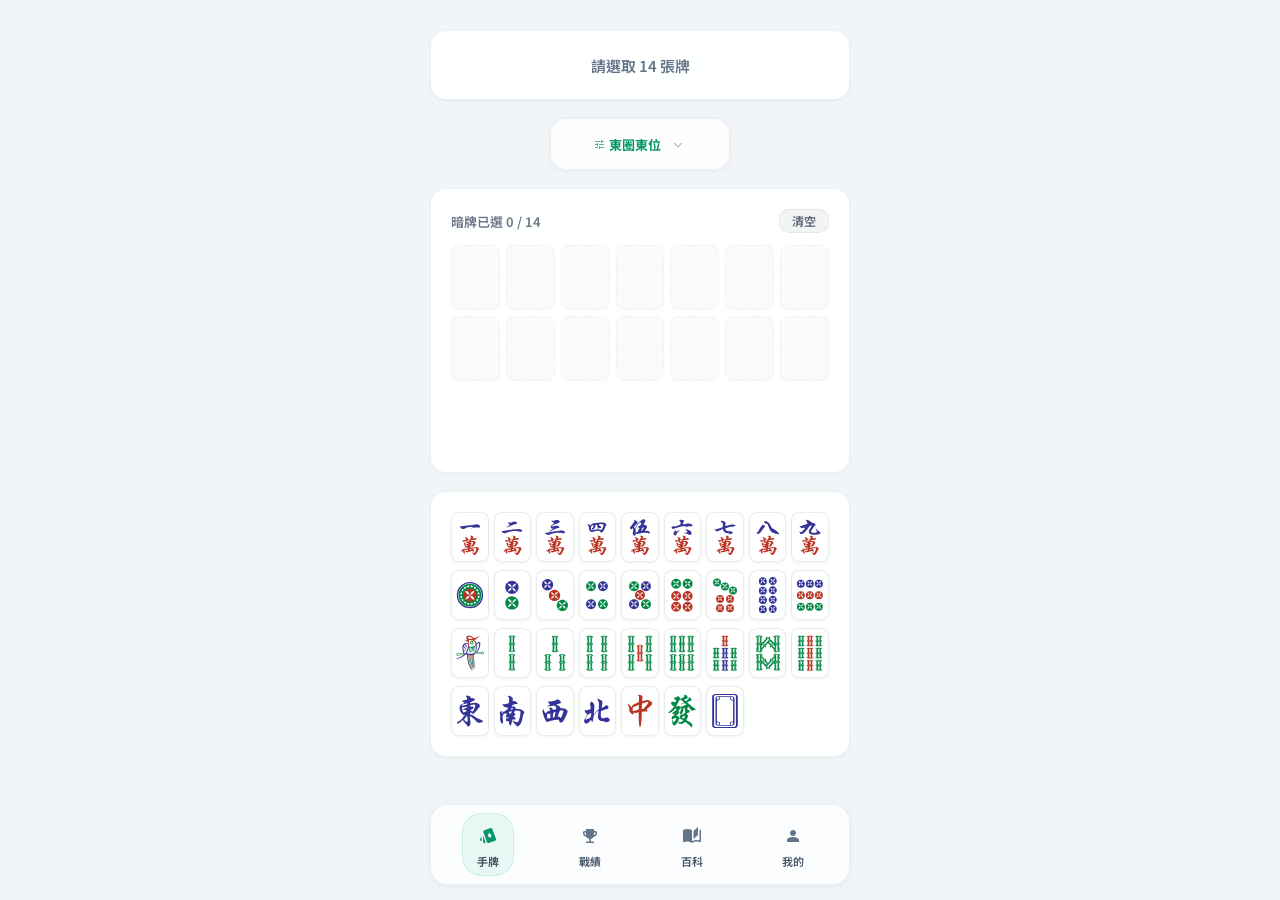
==== commit 3208076d: "加深文字對比度、新增 preconnect 提速字體載入" ====
--- a/index.html
+++ b/index.html
@@ -3,8 +3,7 @@
 
 <head>
     <meta charset="UTF-8">
-    <meta name="viewport"
-        content="width=device-width, initial-scale=1.0, viewport-fit=cover">
+    <meta name="viewport" content="width=device-width, initial-scale=1.0, viewport-fit=cover">
     <title>香港麻雀計番神器</title>
     <meta name="description" content="香港麻雀計番工具，快速計算手牌番數、查閱番種百科、記錄戰績歷史。支援離線使用的 PWA 應用程式。">
     <meta name="apple-mobile-web-app-capable" content="yes">
@@ -16,6 +15,8 @@
     <link rel="apple-touch-icon" sizes="192x192" href="icon-192.png">
     <link rel="apple-touch-icon" sizes="512x512" href="icon-512.png">
 
+    <link rel="preconnect" href="https://fonts.googleapis.com">
+    <link rel="preconnect" href="https://fonts.gstatic.com" crossorigin>
     <link href="https://fonts.googleapis.com/css2?family=Noto+Sans+TC:wght@300;400;600;700;800&display=swap"
         rel="stylesheet" />
     <link href="https://fonts.googleapis.com/css2?family=Material+Symbols+Outlined:wght,FILL@100..700,0..1&display=swap"
--- a/style.css
+++ b/style.css
@@ -257,7 +257,7 @@
 .island-title {
     font-size: 13px;
     font-weight: 700;
-    color: #334155;
+    color: #1e293b;
     white-space: nowrap;
     overflow: hidden;
     text-overflow: ellipsis;
@@ -614,7 +614,7 @@
     border: 1px solid rgba(0, 0, 0, 0.08);
     box-shadow: none;
     border-radius: 10px;
-    color: #475569;
+    color: #334155;
     padding: 5px 12px;
     font-size: 12px;
     line-height: 1;
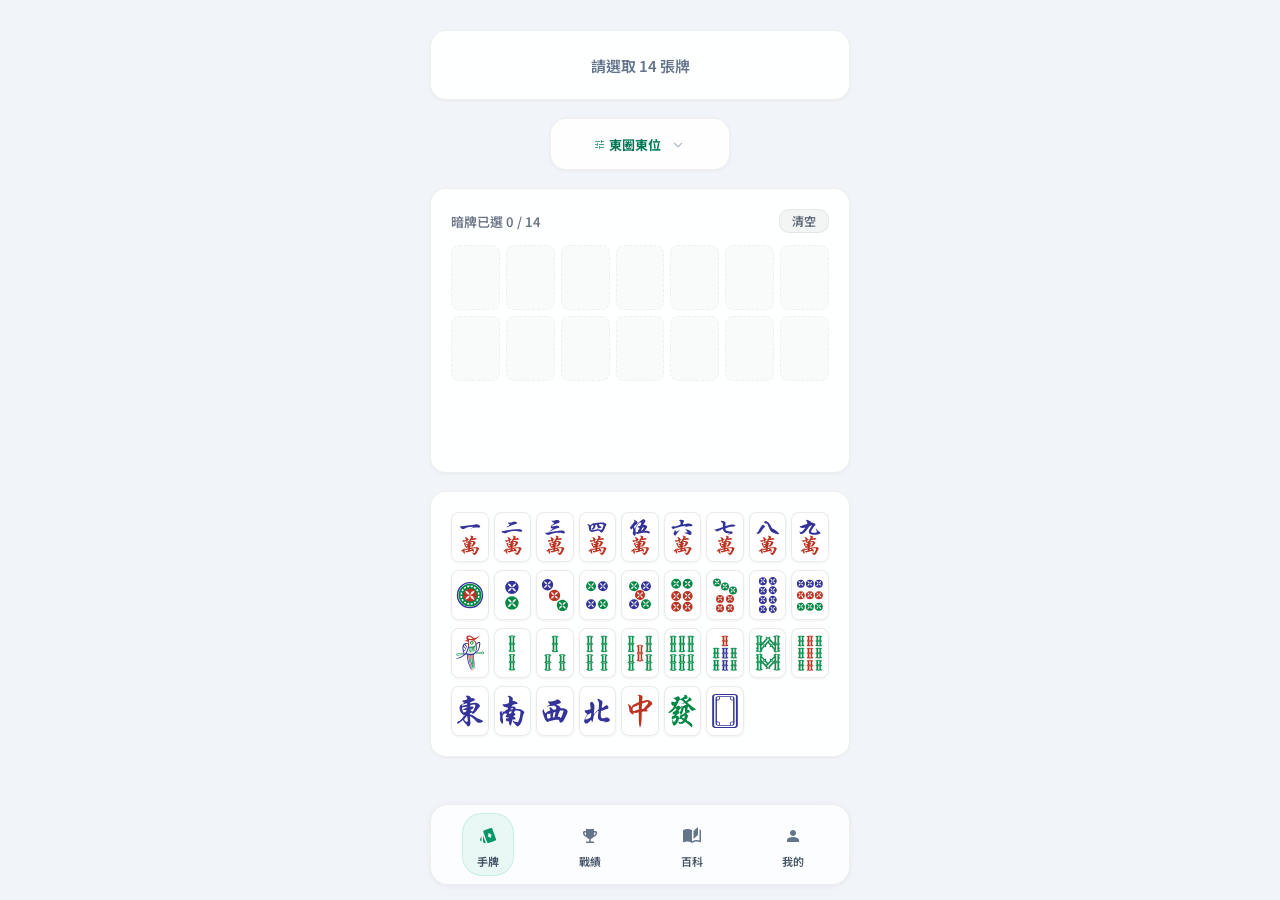
==== commit c9a24042: "v2.9.4: 加入 Service Worker 註冊與自動更新機制" ====
--- a/index.html
+++ b/index.html
@@ -367,6 +367,37 @@
     </nav>
 
     <script type="module" src="js/app.js"></script>
+    <script>
+        // Service Worker 註冊與自動更新
+        if ('serviceWorker' in navigator) {
+            window.addEventListener('load', () => {
+                navigator.serviceWorker.register('./sw.js').then(reg => {
+                    // 每次打開 app 主動檢查更新
+                    reg.update();
+
+                    // 偵測新版 SW 安裝完成
+                    reg.addEventListener('updatefound', () => {
+                        const newSW = reg.installing;
+                        if (!newSW) return;
+                        newSW.addEventListener('statechange', () => {
+                            // 新 SW 已就緒，且目前有舊 SW 在控制頁面
+                            if (newSW.state === 'installed' && navigator.serviceWorker.controller) {
+                                newSW.postMessage({ type: 'SKIP_WAITING' });
+                            }
+                        });
+                    });
+
+                    // SW 接管後自動重載，使用者看到最新版
+                    let refreshing = false;
+                    navigator.serviceWorker.addEventListener('controllerchange', () => {
+                        if (refreshing) return;
+                        refreshing = true;
+                        window.location.reload();
+                    });
+                });
+            });
+        }
+    </script>
 </body>
 
 </html>
--- a/style.css
+++ b/style.css
@@ -2412,7 +2412,7 @@
 }
 
 .island-title-active {
-    color: #059669;
+    color: #047857;
 }
 
 .spacer-md {
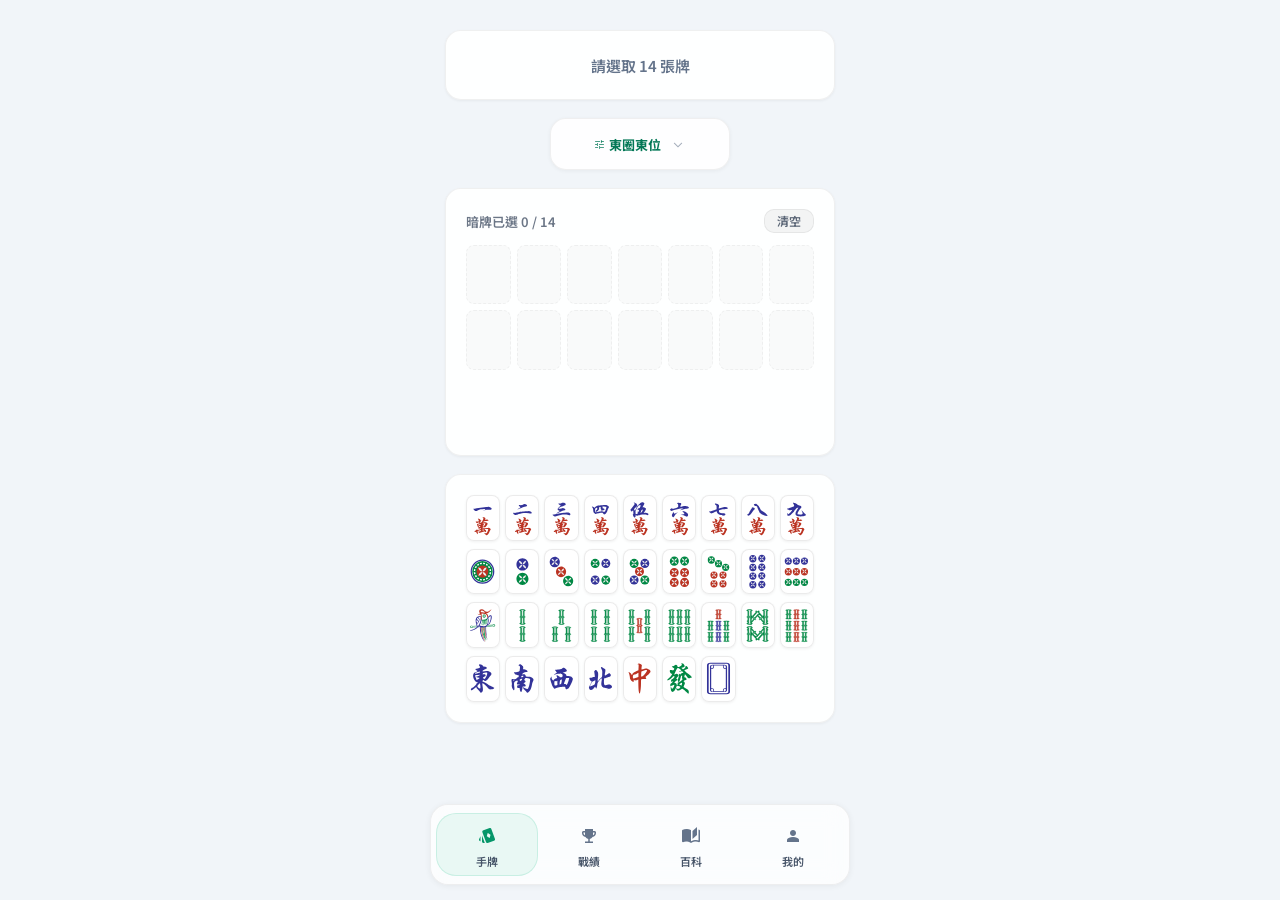
==== commit e3b5e38b: "v2.10.1: 還原導航列懸浮設計 + 新增手動檢查更新按鈕" ====
--- a/index.html
+++ b/index.html
@@ -331,17 +331,23 @@
                         </div>
                         <div class="s-arrow"><i class="ic">chevron_right</i></div>
                     </div>
-                    <div class="setting-item" onclick="window.open('privacy.html','_blank')">
+                    <div class="setting-item" id="btnPrivacy">
                         <div class="s-icon" style="background: rgba(16, 185, 129, 0.1); color: #10b981;"><i
                                 class="ic">shield</i></div>
                         <div class="s-text">隱私權政策</div>
                         <div class="s-arrow"><i class="ic">chevron_right</i></div>
                     </div>
+                    <div class="setting-item" id="btnCheckUpdate">
+                        <div class="s-icon" style="background: rgba(245, 158, 11, 0.1); color: #f59e0b;"><i
+                                class="ic">system_update</i></div>
+                        <div class="s-text">檢查更新</div>
+                        <div class="s-arrow"><i class="ic">chevron_right</i></div>
+                    </div>
                     <div class="setting-item">
                         <div class="s-icon" style="background: rgba(168, 85, 247, 0.1); color: #a855f7;"><i
                                 class="ic">info</i></div>
                         <div class="s-text">關於我們</div>
-                        <div class="s-arrow" id="appVersionProfile">v2.8.37</div>
+                        <div class="s-arrow" id="appVersionProfile">--</div>
                     </div>
                 </div>
             </div>
@@ -372,6 +378,8 @@
         if ('serviceWorker' in navigator) {
             window.addEventListener('load', () => {
                 navigator.serviceWorker.register('./sw.js').then(reg => {
+                    // 將註冊儲存到全域，供手動檢查更新使用
+                    window.__swReg = reg;
                     // 每次打開 app 主動檢查更新
                     reg.update();
 
--- a/style.css
+++ b/style.css
@@ -97,8 +97,11 @@
 
 html,
 body {
-    overscroll-behavior-y: none;
-    overscroll-behavior-x: none;
+    height: 100%;
+    height: -webkit-fill-available;
+    height: 100dvh;
+    overflow: hidden;
+    overscroll-behavior: none;
     scrollbar-width: none;
     -ms-overflow-style: none;
 }
@@ -114,12 +117,8 @@
     color: #1e293b;
     display: flex;
     justify-content: center;
-    min-height: 100vh;
     position: relative;
-    padding-top: max(30px, env(safe-area-inset-top) + 10px);
-    padding-right: 15px;
-    padding-bottom: max(8px, env(safe-area-inset-bottom));
-    padding-left: 15px;
+    padding: 0;
     touch-action: pan-y;
     -webkit-user-select: none;
     -moz-user-select: none;
@@ -198,8 +197,21 @@
     gap: 18px;
     position: relative;
     z-index: 1;
-    padding-bottom: 20px;
+    padding-top: max(30px, env(safe-area-inset-top) + 10px);
+    padding-right: 15px;
+    padding-bottom: 18px;
+    padding-left: 15px;
     flex: 1;
+    min-height: 0;
+    overflow-y: auto;
+    overflow-x: hidden;
+    -webkit-overflow-scrolling: touch;
+    scrollbar-width: none;
+    -ms-overflow-style: none;
+}
+
+.app-container::-webkit-scrollbar {
+    display: none;
 }
 
 /* 卡片底板 */
@@ -234,7 +246,6 @@
     color: #334155;
     transition: max-width var(--dur-expand) var(--ease-spring), border-radius var(--dur-expand) var(--ease-smooth), background var(--dur-expand) var(--ease-smooth);
     transform: translateZ(0);
-    will-change: max-width, border-radius, transform;
     contain: layout;
 }
 
@@ -292,7 +303,6 @@
     display: block;
     max-height: 0;
     transition: max-height var(--dur-expand) var(--ease-spring);
-    will-change: max-height;
 }
 
 .dynamic-island.expanded .island-content-grid {
@@ -344,7 +354,6 @@
 
 .island-section-header {
     font-size: 12px;
-    opacity: 0.8;
     margin-bottom: 10px;
     display: flex;
     justify-content: space-between;
@@ -386,8 +395,6 @@
     border-color: #059669;
     color: #fff;
     box-shadow: 0 1px 3px rgba(16, 185, 129, 0.2);
-    transform: scale(1.02);
-    z-index: 10;
 }
 
 .condition-chip:nth-child(7),
@@ -459,18 +466,16 @@
     font-size: 13px;
     cursor: pointer;
     color: #94a3b8;
-    font-weight: 600;
+    font-weight: 700;
     position: relative;
     z-index: 2;
-    transition: all 0.2s ease;
-    will-change: transform;
+    transition: color 0.2s ease;
 }
 
 /* 選中風圈文字 */
 .wind-tab.active {
     color: #059669;
     -webkit-text-fill-color: #059669;
-    font-weight: 800;
 }
 
 .wind-divider {
@@ -767,7 +772,7 @@
 
 /* 確保整個畫面底部有足夠空間，不會被導航列擋住鍵盤 */
 .app-container {
-    padding-bottom: 95px;
+    padding-bottom: calc(95px + env(safe-area-inset-bottom, 0px));
 }
 
 /* 房間的隱形斗篷設定 */
@@ -817,14 +822,16 @@
 /* 導航按鈕樣式 */
 .nav-item {
     display: flex;
+    flex: 1;
     flex-direction: column;
     align-items: center;
     gap: 4px;
     padding: 6px 14px;
     border-radius: 20px;
+    border: 1px solid transparent;
     color: #64748b;
     cursor: pointer;
-    transition: color var(--dur-normal) var(--ease-smooth), transform var(--dur-normal) var(--ease-smooth);
+    transition: color var(--dur-normal) var(--ease-smooth), background var(--dur-normal) var(--ease-smooth), border-color var(--dur-normal) var(--ease-smooth);
     -webkit-tap-highlight-color: transparent;
 }
 
@@ -847,12 +854,16 @@
 }
 
 .nav-item.active span {
-    font-weight: 700;
     opacity: 1;
 }
 
 .nav-item.active .nav-icon {
     transform: none;
+}
+
+/* 導航按鈕按壓回饋 - 比一般按鈕更柔和 */
+.nav-item.is-tapped-chip {
+    transform: scale(0.95) !important;
 }
 
 /* ==== 結算按鈕與結果頁按鈕 ==== */
@@ -1632,7 +1643,7 @@
 .w-filter.active {
     background: #10b981;
     color: white;
-    border-color: transparent;
+    border-color: #059669;
 }
 
 .wiki-section-header {
@@ -2322,8 +2333,6 @@
     opacity: 0.3 !important;
     filter: grayscale(80%);
     pointer-events: none;
-    /* 禁止點擊與觸控 */
-    transform: scale(0.95);
     box-shadow: inset 0 2px 4px rgba(0, 0, 0, 0.1) !important;
     border: 1px solid rgba(0, 0, 0, 0.1) !important;
 }
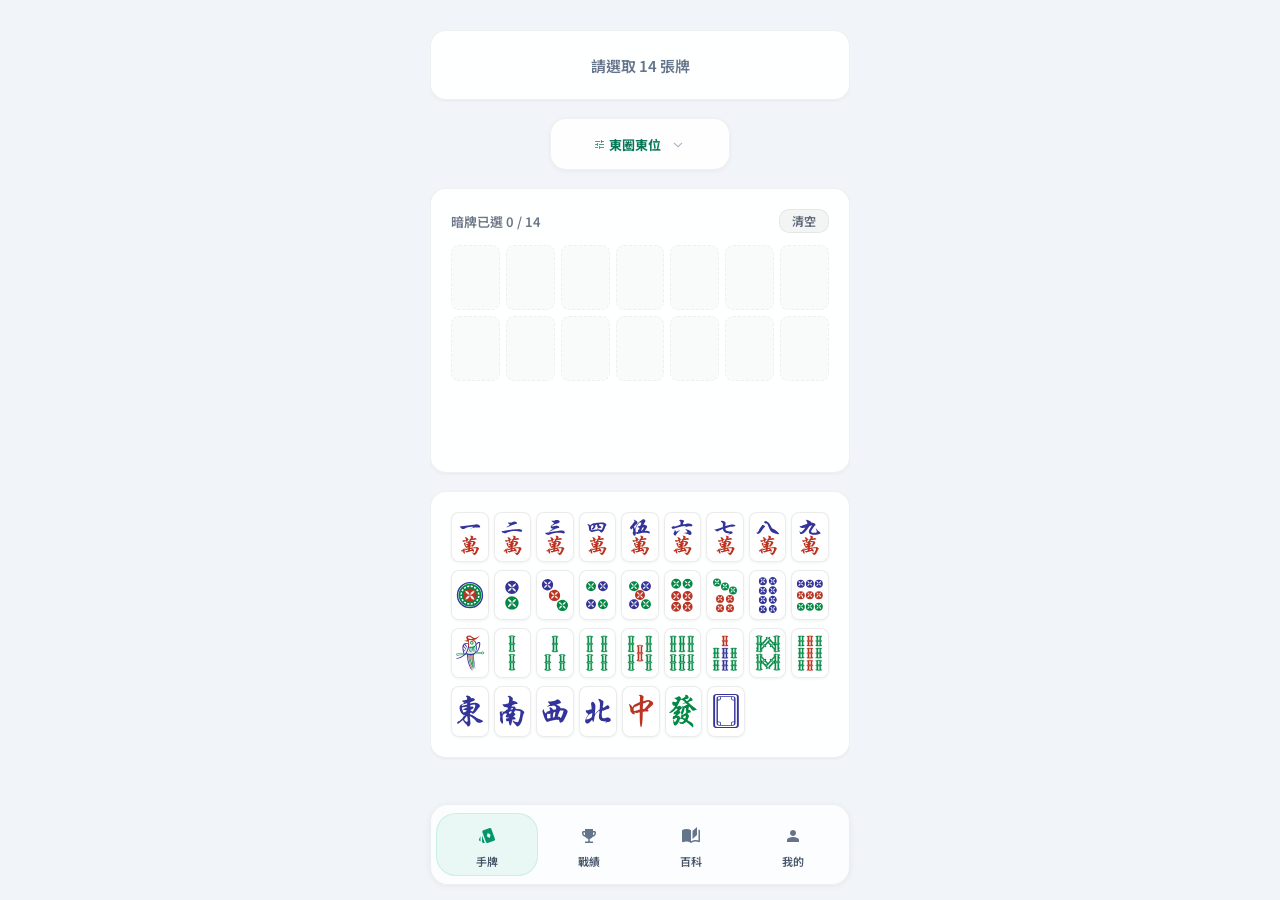
==== commit b6754693: "v2.12.0 修復13個UX bug: 背景色洩漏/重複歷史/nav失焦/捲動位置/Android返回鍵/清空殘影/自摸+海底撈月計番/離線字型/假按鈕/timer衝突/字牌grid/槓子空位" ====
--- a/index.html
+++ b/index.html
@@ -322,14 +322,13 @@
                         <div class="s-arrow"><i class="ic">chevron_right</i></div>
                     </div>
 
-                    <div class="setting-item">
+                    <div class="setting-item setting-static">
                         <div class="s-icon" style="background: rgba(59, 130, 246, 0.1); color: #3b82f6;"><i
                                 class="ic">straighten</i></div>
                         <div class="s-text">
                             <div>規則設定</div>
                             <div class="s-text-sub">香港麻將 (3番起糊)</div>
                         </div>
-                        <div class="s-arrow"><i class="ic">chevron_right</i></div>
                     </div>
                     <div class="setting-item" id="btnPrivacy">
                         <div class="s-icon" style="background: rgba(16, 185, 129, 0.1); color: #10b981;"><i
@@ -343,7 +342,7 @@
                         <div class="s-text">檢查更新</div>
                         <div class="s-arrow"><i class="ic">chevron_right</i></div>
                     </div>
-                    <div class="setting-item">
+                    <div class="setting-item setting-static">
                         <div class="s-icon" style="background: rgba(168, 85, 247, 0.1); color: #a855f7;"><i
                                 class="ic">info</i></div>
                         <div class="s-text">關於我們</div>
--- a/style.css
+++ b/style.css
@@ -97,16 +97,12 @@
 
 html,
 body {
-    height: 100%;
-    height: -webkit-fill-available;
-    height: 100dvh;
-    overflow: hidden;
-    overscroll-behavior: none;
+    overscroll-behavior-y: none;
+    overscroll-behavior-x: none;
     scrollbar-width: none;
     -ms-overflow-style: none;
 }
 
-html::-webkit-scrollbar,
 body::-webkit-scrollbar {
     display: none;
 }
@@ -115,10 +111,14 @@
     /* 純淨灰藍色背景 */
     background-color: #f1f5f9;
     color: #1e293b;
+    min-height: 100vh;
     display: flex;
     justify-content: center;
     position: relative;
-    padding: 0;
+    padding-top: max(30px, env(safe-area-inset-top) + 10px);
+    padding-right: 15px;
+    padding-bottom: max(8px, env(safe-area-inset-bottom));
+    padding-left: 15px;
     touch-action: pan-y;
     -webkit-user-select: none;
     -moz-user-select: none;
@@ -197,10 +197,7 @@
     gap: 18px;
     position: relative;
     z-index: 1;
-    padding-top: max(30px, env(safe-area-inset-top) + 10px);
-    padding-right: 15px;
-    padding-bottom: 18px;
-    padding-left: 15px;
+    padding-bottom: 20px;
     flex: 1;
     min-height: 0;
     overflow-y: auto;
@@ -561,6 +558,11 @@
     gap: 5px;
 }
 
+.suit-row-zi {
+    grid-template-columns: repeat(7, 1fr);
+    max-width: calc(7 / 9 * 100%);
+}
+
 .tile {
     aspect-ratio: 3/4;
     width: 100%;
@@ -772,7 +774,7 @@
 
 /* 確保整個畫面底部有足夠空間，不會被導航列擋住鍵盤 */
 .app-container {
-    padding-bottom: calc(95px + env(safe-area-inset-bottom, 0px));
+    padding-bottom: 95px;
 }
 
 /* 房間的隱形斗篷設定 */
@@ -1555,6 +1557,14 @@
 
 .setting-item:active {
     background: rgba(0, 0, 0, 0.02);
+}
+
+.setting-item.setting-static {
+    cursor: default;
+}
+
+.setting-item.setting-static:active {
+    background: transparent;
 }
 
 .s-icon {
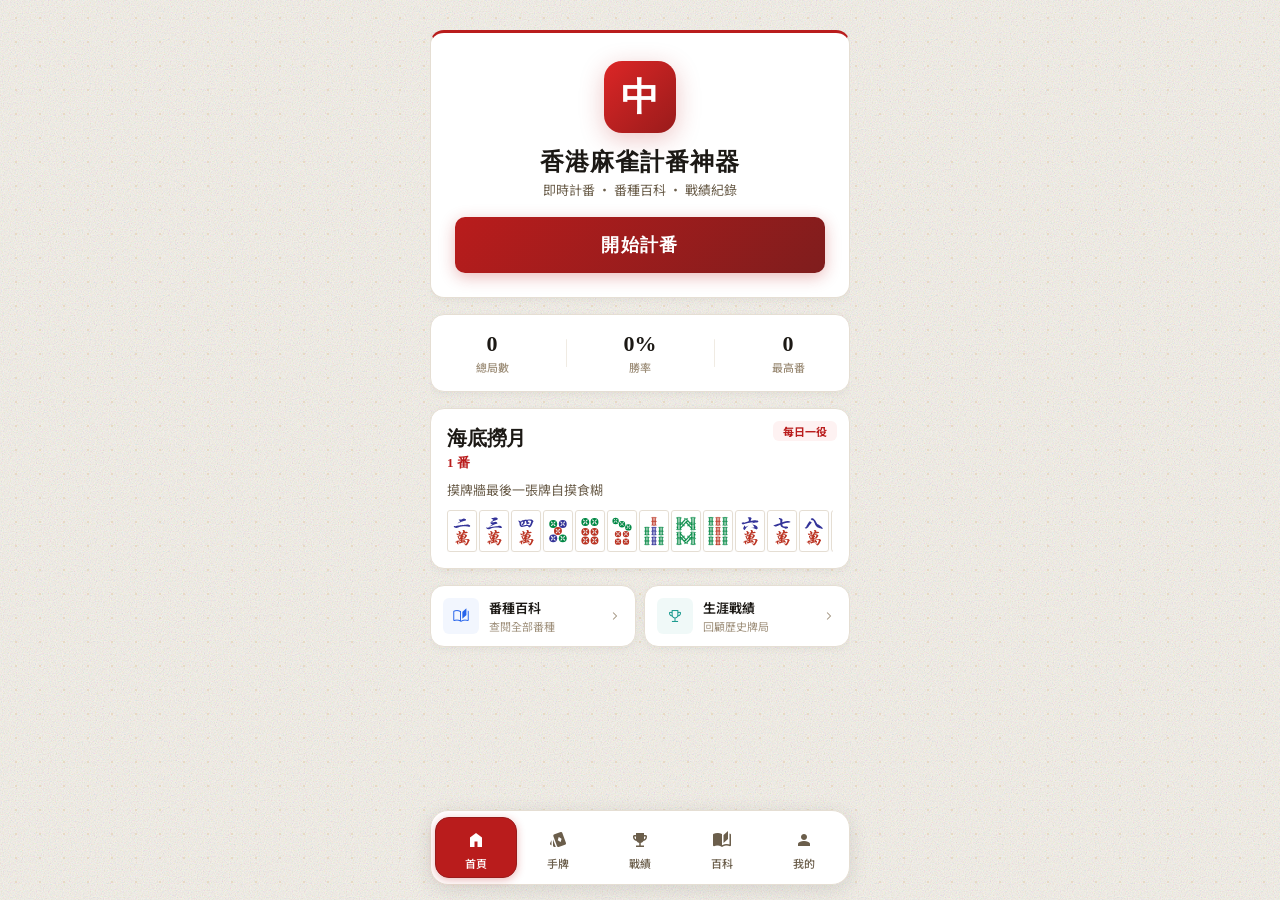
==== commit 00bff6e0: "v2.13.0 全面UI/UX重設計: 「計番紙」暖紙風格 + 首頁 + 14項體驗提升 ## 設計系統重寫 - 色調: 冷灰 glassmorphism → 暖紙白 #f7f3eb + 印章紅 #b" ====
--- a/index.html
+++ b/index.html
@@ -3,17 +3,18 @@
 
 <head>
     <meta charset="UTF-8">
-    <meta name="viewport" content="width=device-width, initial-scale=1.0, viewport-fit=cover">
+    <meta name="viewport"
+        content="width=device-width, initial-scale=1.0, maximum-scale=1.0, user-scalable=no, viewport-fit=cover">
     <title>香港麻雀計番神器</title>
     <meta name="description" content="香港麻雀計番工具，快速計算手牌番數、查閱番種百科、記錄戰績歷史。支援離線使用的 PWA 應用程式。">
     <meta name="apple-mobile-web-app-capable" content="yes">
     <meta name="apple-mobile-web-app-status-bar-style" content="black-translucent">
     <meta name="theme-color" content="#f1f5f9">
     <link rel="manifest" href="manifest.json">
-    <link rel="icon" type="image/png" sizes="48x48" href="icon-48.png">
-    <link rel="icon" type="image/png" sizes="192x192" href="icon-192.png">
-    <link rel="apple-touch-icon" sizes="192x192" href="icon-192.png">
-    <link rel="apple-touch-icon" sizes="512x512" href="icon-512.png">
+    <link rel="icon" type="image/png" sizes="48x48" href="icons/icon-48.png">
+    <link rel="icon" type="image/png" sizes="192x192" href="icons/icon-192.png">
+    <link rel="apple-touch-icon" sizes="192x192" href="icons/icon-192.png">
+    <link rel="apple-touch-icon" sizes="512x512" href="icons/icon-512.png">
 
     <link rel="preconnect" href="https://fonts.googleapis.com">
     <link rel="preconnect" href="https://fonts.gstatic.com" crossorigin>
@@ -26,14 +27,70 @@
 </head>
 
 <body>
-    <div class="bg-layer bg-base"></div>
-    <div class="bg-layer bg-success"></div>
-    <div class="bg-layer bg-limit"></div>
-    <div class="bg-layer bg-failure"></div>
-
     <main class="app-container">
 
-        <div id="page-input" class="page active" role="tabpanel" aria-label="手牌選擇">
+        <div id="page-home" class="page active" role="tabpanel" aria-label="首頁">
+            <div class="glass-card home-hero-card">
+                <div class="home-hero-top">
+                    <div class="home-seal">
+                        <span class="home-seal-char">中</span>
+                    </div>
+                    <div>
+                        <h1 class="home-title">香港麻雀計番神器</h1>
+                        <p class="home-subtitle">即時計番 · 番種百科 · 戰績紀錄</p>
+                    </div>
+                </div>
+                <button class="calc-btn home-cta" id="homeStartBtn">開始計番</button>
+            </div>
+
+            <div class="glass-card home-stats-card">
+                <div class="home-stats-row" id="homeStatsRow">
+                    <div class="home-stat">
+                        <span class="home-stat-val num" id="homeStatGames">0</span>
+                        <span class="home-stat-label">總局數</span>
+                    </div>
+                    <div class="home-stat-divider"></div>
+                    <div class="home-stat">
+                        <span class="home-stat-val num" id="homeStatWinRate">0%</span>
+                        <span class="home-stat-label">勝率</span>
+                    </div>
+                    <div class="home-stat-divider"></div>
+                    <div class="home-stat">
+                        <span class="home-stat-val num" id="homeStatMax">0</span>
+                        <span class="home-stat-label">最高番</span>
+                    </div>
+                </div>
+            </div>
+
+            <div class="home-daily glass-card" id="homeDailyCard">
+                <div class="home-daily-badge">每日一役</div>
+                <div class="home-daily-title" id="homeDailyName">大四喜</div>
+                <div class="home-daily-faan" id="homeDailyFaan">13 番</div>
+                <div class="home-daily-desc" id="homeDailyDesc">由東、南、西、北四種風牌刻子組成的終極和牌。</div>
+                <div class="home-daily-tiles" id="homeDailyTiles"></div>
+            </div>
+
+            <div class="home-quick-grid">
+                <div class="glass-card home-quick-card" id="homeQuickWiki">
+                    <div class="home-quick-icon" style="background:rgba(37,99,235,0.06);color:#2563eb;"><i class="ic">auto_stories</i></div>
+                    <div class="home-quick-text">
+                        <div class="home-quick-title">番種百科</div>
+                        <div class="home-quick-sub">查閱全部番種</div>
+                    </div>
+                    <i class="ic home-quick-arrow">chevron_right</i>
+                </div>
+                <div class="glass-card home-quick-card" id="homeQuickHistory">
+                    <div class="home-quick-icon" style="background:rgba(13,148,136,0.06);color:#0d9488;"><i class="ic">emoji_events</i></div>
+                    <div class="home-quick-text">
+                        <div class="home-quick-title">生涯戰績</div>
+                        <div class="home-quick-sub">回顧歷史牌局</div>
+                    </div>
+                    <i class="ic home-quick-arrow">chevron_right</i>
+                </div>
+            </div>
+        </div>
+
+        <div id="page-input" class="page" role="tabpanel" aria-label="手牌選擇">
             <div id="actionBanner" class="glass-card action-banner">
                 <div id="actionText" class="action-text">請選取 14 張牌</div>
                 <button id="calcBtn" class="calc-btn" style="display: none;" aria-label="開始結算"><i
@@ -174,7 +231,7 @@
             <div class="wiki-top-panel glass-card">
                 <div class="wiki-search-box">
                     <i class="ic">search</i><input type="text" id="wikiSearch" placeholder="搜尋番種 (如: 大三元、平糊...)"
-                        aria-label="搜尋番種">
+                        aria-label="搜尋番種"><button class="wiki-search-clear" id="wikiSearchClear" style="display:none;" aria-label="清除搜尋"><i class="ic">close</i></button>
                 </div>
                 <div class="wiki-filters">
                     <div class="w-filter active" data-filter="all">全部</div>
@@ -232,7 +289,6 @@
             </button>
 
             <div class="w-detail-hero">
-                <div class="w-detail-glow-bg"></div>
                 <h1 id="wdTitle" class="w-detail-title">對對糊</h1>
                 <div class="w-detail-badge"><span id="wdFaan">3 番</span></div>
             </div>
@@ -262,6 +318,246 @@
             <div class="spacer-md"></div>
         </div>
 
+        <div id="page-basics-rules" class="page" role="tabpanel" aria-label="基本規則">
+            <button class="floating-back-btn basics-back-btn">
+                <span class="ic ic-back">chevron_left</span>
+            </button>
+            <div class="basics-hero">
+                <div class="basics-hero-icon basics-hero-icon--blue"><i class="ic">menu_book</i></div>
+                <h1 class="basics-title">基本規則</h1>
+                <p class="basics-subtitle">香港麻雀流程與動作解析</p>
+            </div>
+
+            <div class="basics-section">
+                <div class="basics-sec-title"><span class="wd-sec-dot"></span>麻雀牌種</div>
+                <div class="glass-card basics-card">
+                    <div class="basics-tile-row">
+                        <div class="basics-tile-demo" style="background-image:url('tiles/w1.svg')"></div>
+                        <div class="basics-tile-demo" style="background-image:url('tiles/w9.svg')"></div>
+                        <span class="basics-tile-label">萬子 (1-9)</span>
+                    </div>
+                    <div class="basics-tile-row">
+                        <div class="basics-tile-demo" style="background-image:url('tiles/t1.svg')"></div>
+                        <div class="basics-tile-demo" style="background-image:url('tiles/t9.svg')"></div>
+                        <span class="basics-tile-label">筒子 (1-9)</span>
+                    </div>
+                    <div class="basics-tile-row">
+                        <div class="basics-tile-demo" style="background-image:url('tiles/s1.svg')"></div>
+                        <div class="basics-tile-demo" style="background-image:url('tiles/s9.svg')"></div>
+                        <span class="basics-tile-label">索子 (1-9)</span>
+                    </div>
+                    <div class="basics-tile-row">
+                        <div class="basics-tile-demo" style="background-image:url('tiles/z1.svg')"></div>
+                        <div class="basics-tile-demo" style="background-image:url('tiles/z7.svg')"></div>
+                        <span class="basics-tile-label">字牌 (東南西北中發白)</span>
+                    </div>
+                    <div class="basics-tile-row">
+                        <div class="basics-tile-demo" style="background-image:url('tiles/f1.svg')"></div>
+                        <div class="basics-tile-demo" style="background-image:url('tiles/f8.svg')"></div>
+                        <span class="basics-tile-label">花牌 (春夏秋冬梅蘭菊竹)</span>
+                    </div>
+                </div>
+            </div>
+
+            <div class="basics-section">
+                <div class="basics-sec-title"><span class="wd-sec-dot"></span>牌型結構</div>
+                <div class="glass-card basics-card">
+                    <p class="basics-p">一副食糊手牌由 <strong>4 組搭子 + 1 對眼</strong> 組成，共 14 張牌。</p>
+                    <div class="basics-meld-demo">
+                        <div class="basics-meld-item">
+                            <div class="basics-meld-label">順子 (Chow)</div>
+                            <div class="basics-meld-tiles">
+                                <div class="basics-tile-demo" style="background-image:url('tiles/w1.svg')"></div>
+                                <div class="basics-tile-demo" style="background-image:url('tiles/w2.svg')"></div>
+                                <div class="basics-tile-demo" style="background-image:url('tiles/w3.svg')"></div>
+                            </div>
+                            <div class="basics-meld-desc">同花色連續三張</div>
+                        </div>
+                        <div class="basics-meld-item">
+                            <div class="basics-meld-label">刻子 (Pong)</div>
+                            <div class="basics-meld-tiles">
+                                <div class="basics-tile-demo" style="background-image:url('tiles/z5.svg')"></div>
+                                <div class="basics-tile-demo" style="background-image:url('tiles/z5.svg')"></div>
+                                <div class="basics-tile-demo" style="background-image:url('tiles/z5.svg')"></div>
+                            </div>
+                            <div class="basics-meld-desc">相同三張</div>
+                        </div>
+                        <div class="basics-meld-item">
+                            <div class="basics-meld-label">槓子 (Kong)</div>
+                            <div class="basics-meld-tiles">
+                                <div class="basics-tile-demo" style="background-image:url('tiles/t5.svg')"></div>
+                                <div class="basics-tile-demo" style="background-image:url('tiles/t5.svg')"></div>
+                                <div class="basics-tile-demo" style="background-image:url('tiles/t5.svg')"></div>
+                                <div class="basics-tile-demo" style="background-image:url('tiles/t5.svg')"></div>
+                            </div>
+                            <div class="basics-meld-desc">相同四張</div>
+                        </div>
+                        <div class="basics-meld-item">
+                            <div class="basics-meld-label">眼 (Eye)</div>
+                            <div class="basics-meld-tiles">
+                                <div class="basics-tile-demo" style="background-image:url('tiles/s2.svg')"></div>
+                                <div class="basics-tile-demo" style="background-image:url('tiles/s2.svg')"></div>
+                            </div>
+                            <div class="basics-meld-desc">相同兩張</div>
+                        </div>
+                    </div>
+                </div>
+            </div>
+
+            <div class="basics-section">
+                <div class="basics-sec-title"><span class="wd-sec-dot"></span>遊戲流程</div>
+                <div class="glass-card basics-card">
+                    <ol class="basics-flow">
+                        <li><strong>洗牌砌牌</strong> — 將所有牌洗勻，砌成四道牌牆</li>
+                        <li><strong>擲骰取牌</strong> — 莊家擲骰決定開牌位置，每人取 13 張（莊家 14 張）</li>
+                        <li><strong>摸牌</strong> — 每回合從牌牆摸一張牌</li>
+                        <li><strong>打牌</strong> — 摸牌後必須打出一張牌</li>
+                        <li><strong>食糊</strong> — 當手牌符合糊牌條件（4 搭 + 1 眼），即可宣告食糊</li>
+                    </ol>
+                </div>
+            </div>
+
+            <div class="basics-section">
+                <div class="basics-sec-title"><span class="wd-sec-dot"></span>基本動作</div>
+                <div class="glass-card basics-card">
+                    <div class="basics-action">
+                        <div class="basics-action-icon" style="background:rgba(16,185,129,0.1);color:#10b981;"><i class="ic">touch_app</i></div>
+                        <div class="basics-action-text">
+                            <strong>碰 (Pong)</strong>
+                            <span>別人打出與你手牌中相同的一對牌時，可宣告碰牌，將三張牌亮出。</span>
+                        </div>
+                    </div>
+                    <div class="basics-action">
+                        <div class="basics-action-icon" style="background:rgba(59,130,246,0.1);color:#3b82f6;"><i class="ic">swap_horiz</i></div>
+                        <div class="basics-action-text">
+                            <strong>上 (Chow)</strong>
+                            <span>上家打出與你手牌可組成順子的牌時，可宣告上牌（只限上家）。</span>
+                        </div>
+                    </div>
+                    <div class="basics-action">
+                        <div class="basics-action-icon" style="background:rgba(245,158,11,0.1);color:#d97706;"><i class="ic">layers</i></div>
+                        <div class="basics-action-text">
+                            <strong>槓 (Kong)</strong>
+                            <span>四張相同牌可宣告槓牌。明槓（碰後加槓）、暗槓（手牌四張）、加槓（碰後補第四張）。槓後補牌一張。</span>
+                        </div>
+                    </div>
+                    <div class="basics-action">
+                        <div class="basics-action-icon" style="background:rgba(239,68,68,0.1);color:#ef4444;"><i class="ic">celebration</i></div>
+                        <div class="basics-action-text">
+                            <strong>食糊 (Win)</strong>
+                            <span>手牌組成 4 搭 + 1 眼時即可食糊。自摸（自己摸到）或出銃（食別人打出的牌）。</span>
+                        </div>
+                    </div>
+                </div>
+            </div>
+
+            <div class="spacer-md"></div>
+        </div>
+
+        <div id="page-basics-scoring" class="page" role="tabpanel" aria-label="計分原理">
+            <button class="floating-back-btn basics-back-btn">
+                <span class="ic ic-back">chevron_left</span>
+            </button>
+            <div class="basics-hero">
+                <div class="basics-hero-icon basics-hero-icon--purple"><i class="ic">calculate</i></div>
+                <h1 class="basics-title">計分原理</h1>
+                <p class="basics-subtitle">底台與番數計算邏輯</p>
+            </div>
+
+            <div class="basics-section">
+                <div class="basics-sec-title"><span class="wd-sec-dot"></span>番數制基礎</div>
+                <div class="glass-card basics-card">
+                    <p class="basics-p">香港麻雀採用 <strong>番數制</strong>，按牌型組合的稀有度和難度給予不同番數。番數愈高，牌型愈罕見。</p>
+                    <div class="basics-rule-box">
+                        <div class="basics-rule-label">最低食糊門檻</div>
+                        <div class="basics-rule-value">3 番起糊</div>
+                        <div class="basics-rule-desc">手牌計算後總番數不足 3 番即為「詐糊」，不能食糊。</div>
+                    </div>
+                </div>
+            </div>
+
+            <div class="basics-section">
+                <div class="basics-sec-title"><span class="wd-sec-dot"></span>番數分級</div>
+                <div class="basics-level-grid">
+                    <div class="glass-card basics-level-card">
+                        <div class="basics-level-badge badge-common">1-3 番</div>
+                        <div class="basics-level-name">常見牌型</div>
+                        <div class="basics-level-desc">平糊、自摸、無花、正花、對對糊、混一色 等</div>
+                    </div>
+                    <div class="glass-card basics-level-card">
+                        <div class="basics-level-badge badge-mid">4-9 番</div>
+                        <div class="basics-level-name">中級大牌</div>
+                        <div class="basics-level-desc">小三元、小四喜、清一色、大三元、坎坎糊 等</div>
+                    </div>
+                    <div class="glass-card basics-level-card">
+                        <div class="basics-level-badge" style="background:rgba(239,68,68,0.1);color:#dc2626;">10+ 番</div>
+                        <div class="basics-level-name">爆棚例牌</div>
+                        <div class="basics-level-desc">大四喜、十三么、九子連環、十八羅漢、天糊 等</div>
+                    </div>
+                </div>
+            </div>
+
+            <div class="basics-section">
+                <div class="basics-sec-title"><span class="wd-sec-dot"></span>附加番種</div>
+                <div class="glass-card basics-card">
+                    <div class="basics-action">
+                        <div class="basics-action-icon" style="background:rgba(16,185,129,0.1);color:#10b981;"><i class="ic">back_hand</i></div>
+                        <div class="basics-action-text">
+                            <strong>自摸 (+1番)</strong>
+                            <span>自己摸到食糊的牌，不靠別人打出。</span>
+                        </div>
+                    </div>
+                    <div class="basics-action">
+                        <div class="basics-action-icon" style="background:rgba(59,130,246,0.1);color:#3b82f6;"><i class="ic">visibility_off</i></div>
+                        <div class="basics-action-text">
+                            <strong>門前清 (+1番)</strong>
+                            <span>食糊前完全沒有碰牌或明槓（暗槓可）。</span>
+                        </div>
+                    </div>
+                    <div class="basics-action">
+                        <div class="basics-action-icon" style="background:rgba(245,158,11,0.1);color:#d97706;"><i class="ic">local_florist</i></div>
+                        <div class="basics-action-text">
+                            <strong>花牌加分</strong>
+                            <span>無花 +1番、正花 +1番（每隻）、一台花 +2番、花糊 +3番、大花糊 +8番。</span>
+                        </div>
+                    </div>
+                    <div class="basics-action">
+                        <div class="basics-action-icon" style="background:rgba(168,85,247,0.1);color:#a855f7;"><i class="ic">casino</i></div>
+                        <div class="basics-action-text">
+                            <strong>特殊條件</strong>
+                            <span>天糊/地糊 +13番、海底撈月 +1番、搶槓 +1番、槓上自摸 +2番。</span>
+                        </div>
+                    </div>
+                </div>
+            </div>
+
+            <div class="basics-section">
+                <div class="basics-sec-title"><span class="wd-sec-dot"></span>計分範例</div>
+                <div class="glass-card basics-card">
+                    <div class="basics-example">
+                        <div class="basics-example-header">
+                            <span class="basics-example-name">混一色 + 自摸 + 正花</span>
+                            <span class="basics-example-faan">5 番</span>
+                        </div>
+                        <div class="basics-example-breakdown">
+                            <span>混一色 (3番)</span><span>+</span><span>自摸 (1番)</span><span>+</span><span>正花 (1番)</span><span>=</span><span>總計 5 番</span>
+                        </div>
+                    </div>
+                    <div class="basics-example">
+                        <div class="basics-example-header">
+                            <span class="basics-example-name">平糊 + 無花</span>
+                            <span class="basics-example-faan">2 番 → 詐糊</span>
+                        </div>
+                        <div class="basics-example-breakdown">
+                            <span>不足 3 番最低門檻，無法食糊。</span>
+                        </div>
+                    </div>
+                </div>
+            </div>
+
+            <div class="spacer-md"></div>
+        </div>
+
         <div id="page-profile" class="page" role="tabpanel" aria-label="個人檔案">
             <div class="glass-card profile-hero">
                 <div class="prof-avatar-ring">
@@ -271,10 +567,7 @@
                     <div class="prof-name">雀神大師</div>
                     <div class="prof-level" id="profLevelText"><i class="ic">emoji_events</i> 雀壇新星 LV.1</div>
                 </div>
-                <div class="prof-actions">
-                    <button class="p-btn-primary" disabled><i class="ic">diamond</i> 升級尊貴版</button>
-                    <button class="p-btn-secondary" disabled><i class="ic">ios_share</i> 分享成就</button>
-                </div>
+                <div class="prof-coming-soon">更多功能即將推出 ✨</div>
             </div>
 
             <div class="prof-stats-grid">
@@ -296,18 +589,22 @@
                     <div class="medal-item" id="medal-win">
                         <div class="medal-icon glass-card medal-icon--red"><i class="ic">local_fire_department</i></div>
                         <div class="medal-name">胡牌開張</div>
+                        <div class="medal-progress" id="medal-win-prog"></div>
                     </div>
                     <div class="medal-item" id="medal-flower">
                         <div class="medal-icon glass-card medal-icon--pink"><i class="ic">local_florist</i></div>
                         <div class="medal-name">花胡達人</div>
+                        <div class="medal-progress" id="medal-flower-prog"></div>
                     </div>
                     <div class="medal-item" id="medal-limit">
                         <div class="medal-icon glass-card medal-icon--yellow"><i class="ic">star</i></div>
                         <div class="medal-name">爆棚大師</div>
+                        <div class="medal-progress" id="medal-limit-prog"></div>
                     </div>
                     <div class="medal-item" id="medal-legend">
                         <div class="medal-icon glass-card medal-icon--purple"><i class="ic">auto_fix_high</i></div>
                         <div class="medal-name">傳說降臨</div>
+                        <div class="medal-progress" id="medal-legend-prog"></div>
                     </div>
                 </div>
             </div>
@@ -357,7 +654,10 @@
     </main>
 
     <nav class="bottom-nav" role="tablist" aria-label="主要導航">
-        <div class="nav-item active" data-target="page-input" role="tab" aria-selected="true" aria-label="手牌">
+        <div class="nav-item active" data-target="page-home" role="tab" aria-selected="true" aria-label="首頁">
+            <div class="nav-icon"><i class="ic">home</i></div><span>首頁</span>
+        </div>
+        <div class="nav-item" data-target="page-input" role="tab" aria-selected="false" aria-label="手牌">
             <div class="nav-icon"><i class="ic">playing_cards</i></div><span>手牌</span>
         </div>
         <div class="nav-item" data-target="page-history" role="tab" aria-selected="false" aria-label="戰績">
@@ -370,6 +670,59 @@
             <div class="nav-icon"><i class="ic">person</i></div><span>我的</span>
         </div>
     </nav>
+
+    <div id="confirmModal" class="confirm-overlay" style="display:none;" role="dialog" aria-modal="true" aria-label="確認對話框">
+        <div class="confirm-card glass-card">
+            <div class="confirm-msg" id="confirmMsg"></div>
+            <div class="confirm-actions">
+                <button class="confirm-btn confirm-btn-cancel" id="confirmCancel">取消</button>
+                <button class="confirm-btn confirm-btn-ok" id="confirmOk">確定</button>
+            </div>
+        </div>
+    </div>
+
+    <div id="privacySheet" class="sheet-overlay" style="display:none;" role="dialog" aria-modal="true" aria-label="隱私權政策">
+        <div class="sheet-card glass-card">
+            <div class="sheet-header">
+                <h2 class="sheet-title">隱私權政策</h2>
+                <button class="sheet-close" id="privacyClose" aria-label="關閉"><i class="ic">close</i></button>
+            </div>
+            <div class="sheet-body">
+                <p class="privacy-updated">最後更新日期：2026 年 3 月 18 日</p>
+                <h3>概述</h3>
+                <p>「香港麻雀計番大腦」（以下簡稱「本應用程式」）是一款離線運作的漸進式網頁應用程式（PWA），用於計算香港麻雀手牌的番數。我們非常重視你的隱私。</p>
+                <h3>資料收集</h3>
+                <p>本應用程式<strong>不會收集、傳送或儲存任何個人資料</strong>。具體而言：</p>
+                <ul>
+                    <li>不收集姓名、電郵、電話或任何身份識別資訊</li>
+                    <li>不使用 Cookie 或追蹤技術</li>
+                    <li>不整合任何第三方分析或廣告服務</li>
+                    <li>不需要使用者註冊或登入</li>
+                </ul>
+                <h3>本機儲存</h3>
+                <p>本應用程式僅使用瀏覽器的 localStorage 在你的裝置上儲存以下資料：</p>
+                <ul>
+                    <li>計番歷史紀錄</li>
+                    <li>使用者偏好設定</li>
+                </ul>
+                <p>這些資料完全保存在你的裝置上，不會傳送至任何伺服器。你可隨時透過應用程式內的「清除系統暫存」功能或瀏覽器設定刪除這些資料。</p>
+                <h3>離線運作</h3>
+                <p>本應用程式透過 Service Worker 技術提供離線功能。所有應用程式資源（HTML、CSS、JavaScript、圖片）均快取在你的裝置上，安裝後無需網路連線即可使用。</p>
+                <h3>第三方服務</h3>
+                <p>本應用程式會載入以下外部資源：</p>
+                <ul>
+                    <li>Google Fonts（Noto Sans TC 字體與 Material Symbols 圖示）</li>
+                </ul>
+                <p>除上述字體服務外，本應用程式不會連線至任何外部伺服器。</p>
+                <h3>兒童隱私</h3>
+                <p>本應用程式不針對 13 歲以下兒童，亦不會刻意收集任何兒童的個人資訊。</p>
+                <h3>政策變更</h3>
+                <p>如本政策有所更新，我們會在此頁面公布修改內容並更新日期。</p>
+                <h3>聯絡方式</h3>
+                <p>如對本隱私權政策有任何疑問，請透過應用程式內的「關於我們」頁面聯絡開發者。</p>
+            </div>
+        </div>
+    </div>
 
     <script type="module" src="js/app.js"></script>
     <script>
--- a/style.css
+++ b/style.css
@@ -1,87 +1,110 @@
 /* ==========================================
-   香港麻雀計番神器 - 視覺外觀設定 (style.css)
-   ==========================================
-   【目錄導覽】
-   ▶ 區塊一：基礎設定 (字體、背景、毛玻璃共用樣式)
-   ▶ 區塊二：底部導航列 (切換頁面的按鈕)
-   ▶ 區塊三：手牌輸入頁 (麻將鍵盤、動態島設定)
-   ▶ 區塊四：結算與戰績頁 (大分數卡片、勝率進度條)
-   ▶ 區塊五：麻雀百科頁 (番種列表、分類按鈕)
-   ▶ 區塊六：百科詳情頁 (毛玻璃卡片、返回按鈕)
-   ▶ 區塊七：個人中心 (頭像、設定列表)
+   香港麻雀計番神器 — 視覺外觀設定 (style.css)
+   設計方向：「計番紙」— 暖紙底色 + 印章紅 + Serif Display
+   基於 ui-ux-pro-max + mobile-app + frontend-design + ui-animation + open-design craft rules
    ========================================== */
+
+/* ==== Design Tokens ==== */
+:root {
+  /* 背景 */
+  --bg: #f7f3eb;
+  --surface: #ffffff;
+  --surface-muted: #faf8f4;
+
+  /* 前景 */
+  --fg: #1c1915;
+  --muted: #6b5e4b;
+  --faint: #9e8f7a;
+  --border: #e5ded3;
+  --border-light: #f0ebe3;
+
+  /* Accent — 印章紅 */
+  --accent: #b91c1c;
+  --accent-soft: #fef2f2;
+  --accent-hover: #991b1b;
+  --accent-glow: rgba(185, 28, 28, 0.1);
+
+  /* 語意色 */
+  --success: #0d9488;
+  --danger: #b91c1c;
+  --limit: #b45309;
+  --info: #2563eb;
+  --info-light: rgba(37, 99, 235, 0.06);
+
+  /* 字體 */
+  --font-display: 'Noto Serif TC', 'Source Han Serif TC', serif;
+  --font-body: 'Noto Sans TC', -apple-system, 'Segoe UI', sans-serif;
+
+  /* 字級 */
+  --text-xs: 12px;
+  --text-sm: 13px;
+  --text-md: 15px;
+  --text-lg: 18px;
+  --text-xl: 24px;
+  --text-2xl: 32px;
+  --text-3xl: 56px;
+
+  /* 間距 */
+  --sp-xs: 4px;
+  --sp-sm: 8px;
+  --sp-md: 12px;
+  --sp-lg: 16px;
+  --sp-xl: 20px;
+  --sp-2xl: 24px;
+
+  /* 圓角 */
+  --r-sm: 6px;
+  --r-md: 10px;
+  --r-lg: 14px;
+  --r-pill: 99px;
+
+  /* 動畫 easing（ui-animation skill） */
+  --ease-enter: cubic-bezier(0.22, 1, 0.36, 1);
+  --ease-move: cubic-bezier(0.25, 1, 0.5, 1);
+
+  /* 動畫 duration */
+  --dur-press: 120ms;
+  --dur-fade: 150ms;
+  --dur-micro: 200ms;
+  --dur-slide: 250ms;
+  --dur-expand: 350ms;
+  --dur-color: 0.6s;
+
+  /* Stagger */
+  --stagger-block: 60ms;
+  --stagger-list: 40ms;
+  --stagger-dense: 30ms;
+}
 
 /* ==== 核心環境設定 ==== */
 * {
-    box-sizing: border-box;
-    margin: 0;
-    padding: 0;
-    font-family: "Noto Sans TC", -apple-system, BlinkMacSystemFont, "Segoe UI", Roboto, Helvetica, Arial, sans-serif;
-    touch-action: manipulation;
-}
-
-
-:root {
-    /* 動畫曲線與時間 */
-    --ease-spring: cubic-bezier(0.34, 1.56, 0.64, 1);
-    --ease-smooth: cubic-bezier(0.4, 0, 0.2, 1);
-    --ease-bounce: cubic-bezier(0.175, 0.885, 0.32, 1.275);
-    --dur-fast: 0.15s;
-    --dur-normal: 0.25s;
-    --dur-slow: 0.4s;
-    --dur-expand: 0.5s;
-    --dur-color: 0.8s;
-
-    /* 圓角階梯 */
-    --radius-xs: 10px;
-    --radius-sm: 14px;
-    --radius-md: 16px;
-    --radius-lg: 28px;
-    --radius-pill: 99px;
-
-    /* 語意色彩 */
-    --color-accent: #10b981;
-    --color-accent-hover: #059669;
-    --color-accent-glow: rgba(16, 185, 129, 0.12);
-    --color-danger: #ef4444;
-    --color-info: #2563eb;
-    --color-info-light: rgba(37, 99, 235, 0.1);
-    --color-text-primary: #0f172a;
-    --color-text-body: #1e293b;
-    --color-text-secondary: #334155;
-    --color-text-tertiary: #475569;
-    --color-text-muted: #64748b;
-    --color-text-faint: #94a3b8;
-
-    /* 毛玻璃統一參數 (僅用於導航列與動態島) */
-    --glass-blur: blur(16px) saturate(150%);
-
-    /* 列表交錯節奏 */
-    --stagger-block: 0.10s;
-    --stagger-list: 0.08s;
-    --stagger-dense: 0.05s;
-}
-
-/* Material Symbols 快捷樣式 */
+  box-sizing: border-box;
+  margin: 0;
+  padding: 0;
+  font-family: var(--font-body);
+  touch-action: manipulation;
+}
+
+/* Material Symbols */
 .ic {
-    font-family: 'Material Symbols Outlined';
-    font-weight: normal;
-    font-style: normal;
-    font-size: inherit;
-    line-height: 1;
-    letter-spacing: normal;
-    text-transform: none;
-    display: inline-block;
-    white-space: nowrap;
-    direction: ltr;
-    -webkit-font-feature-settings: 'liga';
-    font-feature-settings: 'liga';
-    -webkit-font-smoothing: antialiased;
-    font-variation-settings: 'FILL' 0, 'wght' 300;
-    vertical-align: -0.125em;
-}
-
-/* 填充風格 icon（導航、勳章、大圖示、百科） */
+  font-family: 'Material Symbols Outlined';
+  font-weight: normal;
+  font-style: normal;
+  font-size: inherit;
+  line-height: 1;
+  letter-spacing: normal;
+  text-transform: none;
+  display: inline-block;
+  white-space: nowrap;
+  direction: ltr;
+  -webkit-font-feature-settings: 'liga';
+  font-feature-settings: 'liga';
+  -webkit-font-smoothing: antialiased;
+  font-variation-settings: 'FILL' 0, 'wght' 300;
+  vertical-align: -0.125em;
+}
+
+/* 填充風格 icon */
 .nav-icon .ic,
 .medal-icon .ic,
 .prof-avatar .ic,
@@ -92,2365 +115,1647 @@
 .wd-tip-icon .ic,
 .wd-var-img .ic,
 .wiki-section-header .ic {
-    font-variation-settings: 'FILL' 1, 'wght' 400;
-}
-
-html,
+  font-variation-settings: 'FILL' 1, 'wght' 400;
+}
+
+html, body {
+  overscroll-behavior-y: none;
+  overscroll-behavior-x: none;
+  scrollbar-width: none;
+  -ms-overflow-style: none;
+  touch-action: pan-x pan-y;
+  -webkit-text-size-adjust: 100%;
+}
+
+body::-webkit-scrollbar { display: none; }
+
 body {
-    overscroll-behavior-y: none;
-    overscroll-behavior-x: none;
-    scrollbar-width: none;
-    -ms-overflow-style: none;
-}
-
-body::-webkit-scrollbar {
-    display: none;
-}
-
-body {
-    /* 純淨灰藍色背景 */
-    background-color: #f1f5f9;
-    color: #1e293b;
-    min-height: 100vh;
-    display: flex;
-    justify-content: center;
-    position: relative;
-    padding-top: max(30px, env(safe-area-inset-top) + 10px);
-    padding-right: 15px;
-    padding-bottom: max(8px, env(safe-area-inset-bottom));
-    padding-left: 15px;
-    touch-action: pan-y;
-    -webkit-user-select: none;
-    -moz-user-select: none;
-    user-select: none;
-    -webkit-tap-highlight-color: transparent;
-    transition: color var(--dur-color) var(--ease-smooth);
-}
-
-.bg-layer {
-    position: fixed;
-    inset: 0;
-    z-index: -2;
-    opacity: 0;
-    transition: opacity 1s var(--ease-smooth);
-    pointer-events: none;
-}
-
-.bg-base {
-    background: #f1f5f9;
-    opacity: 1;
-}
-
-.bg-success {
-    background: #f6fef9;
-}
-
-.bg-limit {
-    background: #fefce8;
-}
-
-.bg-failure {
-    background: #fef2f2;
-}
-
-body.success-mode .bg-base {
-    opacity: 0;
-}
-
-body.success-mode .bg-success {
-    opacity: 1;
-}
-
-body.success-mode {
-    color: #172554;
-}
-
-body.limit-mode .bg-base {
-    opacity: 0;
-}
-
-body.limit-mode .bg-limit {
-    opacity: 1;
-}
-
-body.limit-mode {
-    color: #422006;
-}
-
-body.failure-mode .bg-base {
-    opacity: 0;
-}
-
-body.failure-mode .bg-failure {
-    opacity: 1;
-}
-
-body.failure-mode {
-    color: #450a0a;
-}
+  background-color: var(--bg);
+  color: var(--fg);
+  min-height: 100vh;
+  display: flex;
+  justify-content: center;
+  position: relative;
+  padding-top: max(30px, env(safe-area-inset-top) + 10px);
+  padding-right: 15px;
+  padding-bottom: max(8px, env(safe-area-inset-bottom));
+  padding-left: 15px;
+  touch-action: pan-y;
+  -webkit-user-select: none;
+  -moz-user-select: none;
+  user-select: none;
+  -webkit-tap-highlight-color: transparent;
+  font-weight: 400;
+  font-size: var(--text-md);
+  transition: background-color var(--dur-color) ease;
+}
+
+/* 紙張 noise + 幾何點陣暗紋 */
+body::before {
+  content: '';
+  position: fixed;
+  inset: 0;
+  z-index: -1;
+  pointer-events: none;
+  opacity: 0.35;
+  background-image:
+    /* 點陣 — 麻將筒子圓點風格 */
+    radial-gradient(circle, #c9a87c 1px, transparent 1px),
+    /* 紙張 noise */
+    url("data:image/svg+xml,%3Csvg viewBox='0 0 256 256' xmlns='http://www.w3.org/2000/svg'%3E%3Cfilter id='n'%3E%3CfeTurbulence type='fractalNoise' baseFrequency='0.85' numOctaves='4' stitchTiles='stitch'/%3E%3C/filter%3E%3Crect width='100%25' height='100%25' filter='url(%23n)'/%3E%3C/svg%3E");
+  background-size: 24px 24px, 256px 256px;
+  background-position: center;
+}
+
+/* ==== 背景 Mood 系統（取代 4 層 bg-layer div）==== */
+body.success-mode { background-color: #ecfdf5; }
+body.limit-mode   { background-color: #fffbeb; }
+body.failure-mode { background-color: #fef2f2; }
 
 .app-container {
-    width: 100%;
-    max-width: 420px;
-    display: flex;
-    flex-direction: column;
-    gap: 18px;
-    position: relative;
-    z-index: 1;
-    padding-bottom: 20px;
-    flex: 1;
-    min-height: 0;
-    overflow-y: auto;
-    overflow-x: hidden;
-    -webkit-overflow-scrolling: touch;
-    scrollbar-width: none;
-    -ms-overflow-style: none;
-}
-
-.app-container::-webkit-scrollbar {
-    display: none;
-}
-
-/* 卡片底板 */
+  width: 100%;
+  max-width: 420px;
+  display: flex;
+  flex-direction: column;
+  gap: var(--sp-lg);
+  position: relative;
+  z-index: 1;
+  padding-bottom: 100px;
+  flex: 1;
+  min-height: 0;
+  overflow-y: auto;
+  overflow-x: hidden;
+  -webkit-overflow-scrolling: touch;
+  scrollbar-width: none;
+  -ms-overflow-style: none;
+}
+.app-container::-webkit-scrollbar { display: none; }
+
+/* ==== 卡片（取代 glass-card）==== */
 .glass-card {
-    position: relative;
-    background: rgba(255, 255, 255, 0.92);
-    border-radius: 16px;
-    border: 1px solid rgba(0, 0, 0, 0.06);
-    box-shadow: 0 1px 3px rgba(0, 0, 0, 0.05);
-    padding: 20px;
-    transform: translateZ(0);
-    z-index: 1;
-    transition: border-color var(--dur-color) var(--ease-smooth), box-shadow var(--dur-color) var(--ease-smooth), transform 0.3s ease;
-}
-
-
-
-/* 動態島：可折疊設定面板 */
+  position: relative;
+  background: var(--surface);
+  border-radius: var(--r-lg);
+  border: 1px solid var(--border);
+  box-shadow: 0 2px 8px rgba(0,0,0,0.05);
+  padding: var(--sp-xl);
+  transform: translateZ(0);
+  z-index: 1;
+  transition: border-color var(--dur-color) ease, box-shadow var(--dur-color) ease, transform 0.3s ease;
+}
+
+/* ==== 頁面系統 ==== */
+.page {
+  display: none;
+  flex-direction: column;
+  gap: var(--sp-lg);
+  width: 100%;
+}
+.page.active { display: flex; }
+
+/* Page transition */
+.page.page-exit {
+  display: flex;
+  animation: pageExit 0.18s ease-in forwards;
+  pointer-events: none;
+}
+.page.page-enter {
+  display: flex;
+  animation: pageEnter 0.28s var(--ease-enter) forwards;
+}
+@keyframes pageExit {
+  from { opacity: 1; transform: translateY(0); }
+  to { opacity: 0; transform: translateY(-8px); }
+}
+@keyframes pageEnter {
+  from { opacity: 0; transform: translateY(12px); }
+  to { opacity: 1; transform: translateY(0); }
+}
+
+.page-block-enter {
+  opacity: 0;
+  animation: appFadeInUp 0.35s var(--ease-enter) forwards;
+  will-change: transform, opacity;
+}
+
+@keyframes appFadeInUp {
+  from { opacity: 0; transform: translateY(16px); }
+  to { opacity: 1; transform: translateY(0); }
+}
+
+/* Enhanced card entrance for lists */
+.card-slide-in {
+  opacity: 0;
+  animation: cardSlideIn 0.4s var(--ease-enter) forwards;
+}
+@keyframes cardSlideIn {
+  from { opacity: 0; transform: translateY(20px) scale(0.97); }
+  to { opacity: 1; transform: translateY(0) scale(1); }
+}
+
+/* ==== 底部導航 ==== */
+.bottom-nav {
+  position: fixed;
+  bottom: max(15px, env(safe-area-inset-bottom));
+  left: 50%;
+  transform: translateX(-50%);
+  width: calc(100% - 30px);
+  max-width: 420px;
+  display: flex;
+  justify-content: space-around;
+  align-items: center;
+  padding: 6px 4px;
+  z-index: 1000;
+  background: var(--surface);
+  border-radius: 18px;
+  border: 1px solid var(--border);
+  box-shadow: 0 4px 20px rgba(0,0,0,0.1);
+}
+
+.nav-item {
+  display: flex;
+  flex: 1;
+  flex-direction: column;
+  align-items: center;
+  gap: 2px;
+  padding: 6px 12px;
+  border-radius: 14px;
+  border: 1px solid transparent;
+  color: var(--muted);
+  cursor: pointer;
+  font-size: var(--text-xs);
+  font-weight: 500;
+  transition: color var(--dur-fade) ease, background var(--dur-fade) ease;
+  -webkit-tap-highlight-color: transparent;
+}
+.nav-item .nav-icon { font-size: 20px; }
+.nav-item span { font-size: 11px; font-weight: 500; color: var(--muted); }
+.nav-item.active {
+  color: #ffffff;
+  background: var(--accent);
+  border-color: var(--accent-hover);
+  font-weight: 600;
+  box-shadow: 0 2px 8px rgba(185, 28, 28, 0.3);
+}
+.nav-item.active span { color: #ffffff; }
+.nav-item.active .nav-icon { color: #ffffff; }
+.nav-item.is-tapped-chip { transform: scale(0.95) !important; }
+
+/* ==== 首頁 (page-home) ==== */
+.home-hero-card {
+  padding: 28px 24px 24px;
+  display: flex;
+  flex-direction: column;
+  align-items: center;
+  text-align: center;
+  gap: 18px;
+  border-top: 3px solid var(--accent);
+}
+
+.home-hero-top {
+  display: flex;
+  flex-direction: column;
+  align-items: center;
+  gap: 14px;
+}
+
+.home-seal {
+  width: 72px; height: 72px;
+  border-radius: 18px;
+  background: linear-gradient(135deg, #dc2626 0%, #991b1b 100%);
+  display: flex; justify-content: center; align-items: center;
+  box-shadow: 0 6px 24px rgba(185, 28, 28, 0.25);
+  animation: sealPulse 3s ease-in-out infinite;
+}
+@keyframes sealPulse {
+  0%, 100% { box-shadow: 0 6px 24px rgba(185, 28, 28, 0.25); }
+  50% { box-shadow: 0 6px 36px rgba(185, 28, 28, 0.4); }
+}
+.home-seal-char {
+  font-family: var(--font-display);
+  font-size: 38px;
+  font-weight: 700;
+  color: #ffffff;
+  line-height: 1;
+}
+
+.home-title {
+  font-family: var(--font-display);
+  font-size: 24px;
+  font-weight: 700;
+  color: var(--fg);
+  letter-spacing: 0.04em;
+  line-height: 1.3;
+}
+.home-subtitle {
+  font-size: var(--text-sm);
+  color: var(--muted);
+  font-weight: 400;
+  margin-top: 2px;
+}
+
+.home-cta {
+  width: 100%;
+}
+
+/* Quick stats card */
+.home-stats-card {
+  padding: var(--sp-lg);
+}
+.home-stats-row {
+  display: flex;
+  align-items: center;
+  justify-content: space-around;
+}
+.home-stat {
+  display: flex;
+  flex-direction: column;
+  align-items: center;
+  gap: 2px;
+}
+.home-stat-val {
+  font-family: var(--font-display);
+  font-size: 22px;
+  font-weight: 700;
+  color: var(--fg);
+  font-variant-numeric: tabular-nums;
+}
+.home-stat-label {
+  font-size: 11px;
+  color: var(--faint);
+  font-weight: 500;
+}
+.home-stat-divider {
+  width: 1px; height: 28px;
+  background: var(--border-light);
+  border-radius: 1px;
+}
+
+/* 每日一役 card — 同 wiki-featured 統一 */
+.home-daily {
+  padding: var(--sp-lg);
+  position: relative;
+  overflow: hidden;
+}
+.home-daily-badge {
+  position: absolute;
+  top: 12px; right: 12px;
+  font-size: 11px; font-weight: 700;
+  color: var(--accent);
+  background: var(--accent-soft);
+  padding: 2px 10px; border-radius: var(--r-sm);
+}
+.home-daily-title {
+  font-family: var(--font-display);
+  font-size: 20px; font-weight: 700;
+  color: var(--fg);
+  margin-bottom: 2px;
+  letter-spacing: -0.01em;
+}
+.home-daily-faan {
+  font-family: var(--font-display);
+  font-size: var(--text-sm); font-weight: 600;
+  color: var(--accent);
+  margin-bottom: 8px;
+}
+.home-daily-desc {
+  font-size: var(--text-sm); color: var(--muted);
+  font-weight: 400; line-height: 1.5;
+  margin-bottom: 10px;
+}
+.home-daily-tiles {
+  display: flex; gap: 2px; overflow-x: auto;
+}
+
+/* Quick link grid */
+.home-quick-grid {
+  display: grid;
+  grid-template-columns: 1fr 1fr;
+  gap: var(--sp-sm);
+}
+.home-quick-card {
+  display: flex;
+  align-items: center;
+  gap: 10px;
+  padding: var(--sp-md);
+  cursor: pointer;
+  transition: border-color var(--dur-fade) ease;
+}
+.home-quick-card:hover { border-color: var(--muted); }
+.home-quick-card:active { background: var(--surface-muted); }
+.home-quick-icon {
+  width: 36px; height: 36px;
+  border-radius: var(--r-sm);
+  display: flex; justify-content: center; align-items: center;
+  font-size: 18px;
+  flex-shrink: 0;
+}
+.home-quick-text { flex: 1; display: flex; flex-direction: column; gap: 1px; }
+.home-quick-title { font-size: var(--text-sm); font-weight: 600; color: var(--fg); }
+.home-quick-sub { font-size: 11px; color: var(--faint); font-weight: 400; }
+.home-quick-arrow { font-size: 16px; color: var(--faint); flex-shrink: 0; }
+
+/* ==== Action Banner ==== */
+.action-banner {
+  display: flex;
+  justify-content: center;
+  align-items: center;
+  min-height: 56px;
+}
+.action-text {
+  font-size: var(--text-md);
+  font-weight: 500;
+  color: var(--muted);
+}
+
+/* ==== 結算按鈕（印章紅色 CTA）==== */
+.calc-btn {
+  width: 100%;
+  background: linear-gradient(135deg, #b91c1c 0%, #7f1d1d 100%);
+  color: #ffffff;
+  border: none;
+  padding: 16px 30px;
+  border-radius: var(--r-md);
+  font-family: var(--font-display);
+  font-size: var(--text-lg);
+  font-weight: 700;
+  letter-spacing: 0.08em;
+  cursor: pointer;
+  box-shadow: 0 4px 16px rgba(185, 28, 28, 0.3);
+  transition: opacity 0.25s ease, transform var(--dur-press) var(--ease-enter), box-shadow var(--dur-press) ease;
+  opacity: 1;
+}
+.calc-btn[style*="display: none"] { opacity: 0; pointer-events: none; }
+.calc-btn:active {
+  background: linear-gradient(135deg, #991b1b 0%, #7f1d1d 100%);
+  transform: scale(0.97);
+  box-shadow: 0 2px 8px rgba(185, 28, 28, 0.3);
+}
+
+/* ==== Dynamic Island ==== */
 .dynamic-island {
-    background: rgba(255, 255, 255, 0.88);
-    backdrop-filter: blur(8px);
-    -webkit-backdrop-filter: blur(8px);
-    border: 1px solid rgba(0, 0, 0, 0.06);
-    box-shadow: 0 1px 4px rgba(0, 0, 0, 0.05);
-    border-radius: 16px;
-    margin: 0 auto;
-    width: 100%;
-    max-width: 180px;
-    display: flex;
-    flex-direction: column;
-    overflow: hidden;
-    color: #334155;
-    transition: max-width var(--dur-expand) var(--ease-spring), border-radius var(--dur-expand) var(--ease-smooth), background var(--dur-expand) var(--ease-smooth);
-    transform: translateZ(0);
-    contain: layout;
-}
-
+  background: var(--surface-muted);
+  border: 1px solid var(--border);
+  border-radius: var(--r-lg);
+  margin: 0 auto;
+  width: 100%;
+  max-width: 280px;
+  display: flex;
+  flex-direction: column;
+  overflow: hidden;
+  color: var(--muted);
+  transition: max-width var(--dur-expand) var(--ease-enter), border-radius var(--dur-expand) ease, background var(--dur-fade) ease;
+  transform: translateZ(0);
+  contain: layout;
+}
 .dynamic-island.expanded {
-    max-width: 420px;
-    border-radius: 16px;
-    background: rgba(255, 255, 255, 0.92);
+  max-width: 420px;
+  background: var(--surface);
 }
 
 .island-header {
-    padding: 12px 20px;
-    display: flex;
-    justify-content: center;
-    align-items: center;
-    gap: 8px;
-    cursor: pointer;
-    user-select: none;
-}
-
+  padding: 10px 20px;
+  display: flex;
+  justify-content: center;
+  align-items: center;
+  gap: 8px;
+  cursor: pointer;
+  user-select: none;
+}
 .island-title {
-    font-size: 13px;
-    font-weight: 700;
-    color: #1e293b;
-    white-space: nowrap;
-    overflow: hidden;
-    text-overflow: ellipsis;
-    display: inline-block;
-    transition: transform 0.4s var(--ease-spring), opacity 0.3s ease, color 0.3s ease;
-}
-
+  font-size: var(--text-sm);
+  font-weight: 600;
+  color: var(--fg);
+  white-space: nowrap;
+  overflow: hidden;
+  text-overflow: ellipsis;
+  display: inline-block;
+  transition: transform 0.3s var(--ease-enter), opacity 0.2s ease, color 0.2s ease;
+}
 .island-title.slide-out {
-    transform: translateY(-10px);
-    opacity: 0;
-    transition: transform 0.2s ease-in, opacity 0.2s ease-in;
-}
-
+  transform: translateY(-10px);
+  opacity: 0;
+  transition: transform 0.15s ease-in, opacity 0.15s ease-in;
+}
 .island-title.slide-in {
-    transform: translateY(10px);
-    opacity: 0;
-    transition: none;
-}
-
+  transform: translateY(10px);
+  opacity: 0;
+  transition: none;
+}
 .island-chevron {
-    font-size: 18px;
-    opacity: 0.6;
-    transition: transform var(--dur-expand) var(--ease-spring);
-    color: #64748b;
-}
-
-.dynamic-island.expanded .island-chevron {
-    transform: rotate(-180deg);
-}
-
+  font-size: 18px;
+  opacity: 0.5;
+  color: var(--muted);
+  transition: transform var(--dur-expand) var(--ease-enter);
+}
+.dynamic-island.expanded .island-chevron { transform: rotate(-180deg); }
 .island-content-grid {
-    display: block;
-    max-height: 0;
-    transition: max-height var(--dur-expand) var(--ease-spring);
-}
-
-.dynamic-island.expanded .island-content-grid {
-    max-height: 480px;
-}
-
+  display: block;
+  max-height: 0;
+  transition: max-height var(--dur-expand) var(--ease-enter);
+}
+.dynamic-island.expanded .island-content-grid { max-height: 520px; }
 .island-content-inner {
-    min-height: 0;
-    overflow: hidden;
-    display: flex;
-    flex-direction: column;
-}
-
+  min-height: 0;
+  overflow: hidden;
+  display: flex;
+  flex-direction: column;
+}
 .island-section {
-    padding: 0 16px 16px 16px;
-    opacity: 0;
-    transform: translateY(-10px);
-    transition: opacity 0.3s ease, transform 0.4s var(--ease-spring);
-}
-
+  padding: 0 16px 16px 16px;
+  opacity: 0;
+  transform: translateY(-8px);
+  transition: opacity 0.2s ease, transform 0.25s var(--ease-enter);
+}
 .dynamic-island.expanded .island-section {
-    opacity: 1;
-    transform: translateY(0);
-}
-
-.dynamic-island.expanded .island-section:nth-child(1) {
-    transition-delay: 0.05s;
-}
-
-.dynamic-island.expanded .island-section:nth-child(3) {
-    transition-delay: 0.10s;
-}
-
-.dynamic-island.expanded .island-section:nth-child(5) {
-    transition-delay: 0.15s;
-}
-
+  opacity: 1;
+  transform: translateY(0);
+}
+.dynamic-island.expanded .island-section:nth-child(1) { transition-delay: 0.04s; }
+.dynamic-island.expanded .island-section:nth-child(3) { transition-delay: 0.08s; }
+.dynamic-island.expanded .island-section:nth-child(5) { transition-delay: 0.12s; }
 .island-divider {
-    height: 1px;
-    background: rgba(0, 0, 0, 0.04);
-    margin: 0 16px 12px 16px;
-    opacity: 0;
-    transition: opacity 0.3s;
-}
-
-.dynamic-island.expanded .island-divider {
-    opacity: 1;
-}
-
+  height: 1px;
+  background: var(--border-light);
+  margin: 0 16px 10px 16px;
+  opacity: 0;
+  transition: opacity 0.2s;
+}
+.dynamic-island.expanded .island-divider { opacity: 1; }
 .island-section-header {
-    font-size: 12px;
-    margin-bottom: 10px;
-    display: flex;
-    justify-content: space-between;
-    font-weight: 700;
-    color: #475569;
-}
-
+  font-size: var(--text-xs);
+  margin-bottom: 10px;
+  display: flex;
+  justify-content: space-between;
+  font-weight: 600;
+  color: var(--muted);
+}
+
+/* ==== 條件 Chips ==== */
 .conditions-wrapper {
-    display: grid;
-    grid-template-columns: repeat(6, minmax(0, 1fr));
-    gap: 8px;
-}
-
-/* 設定標籤 */
+  display: grid;
+  grid-template-columns: repeat(6, minmax(0, 1fr));
+  gap: 6px;
+}
 .condition-chip {
-    padding: 8px 2px;
-    border-radius: 20px;
-    font-size: 11px;
-    font-weight: 600;
-    background: rgba(0, 0, 0, 0.04);
-    border: 1px solid rgba(0, 0, 0, 0.08);
-    color: #64748b;
-    cursor: pointer;
-    display: flex;
-    align-items: center;
-    justify-content: center;
-    text-align: center;
-    white-space: nowrap;
-    letter-spacing: -0.2px;
-    grid-column: span 2;
-    position: relative;
-    z-index: 1;
-    transition: background var(--dur-normal) var(--ease-smooth), color var(--dur-normal), border-color var(--dur-normal), transform var(--dur-normal) var(--ease-smooth);
-}
-
-/* 選中狀態 */
+  padding: 7px 2px;
+  border-radius: var(--r-sm);
+  font-size: 11px;
+  font-weight: 600;
+  background: var(--surface);
+  border: 1px solid var(--border);
+  color: var(--muted);
+  cursor: pointer;
+  display: flex;
+  align-items: center;
+  justify-content: center;
+  text-align: center;
+  white-space: nowrap;
+  letter-spacing: -0.2px;
+  grid-column: span 2;
+  position: relative;
+  z-index: 1;
+  transition: background var(--dur-fade) ease, color var(--dur-fade), border-color var(--dur-fade);
+}
 .condition-chip.active {
-    background: #10b981;
-    border-color: #059669;
-    color: #fff;
-    box-shadow: 0 1px 3px rgba(16, 185, 129, 0.2);
-}
-
-.condition-chip:nth-child(7),
-.condition-chip:nth-child(8) {
-    grid-column: span 3;
-}
-
+  background: var(--accent-soft);
+  border-color: rgba(185, 28, 28, 0.2);
+  color: var(--accent);
+}
+.condition-chip:nth-child(7), .condition-chip:nth-child(8) { grid-column: span 3; }
 @media (max-width: 380px) {
-    .condition-chip {
-        font-size: 10px;
-        letter-spacing: -0.5px;
-    }
-}
-
-/* ==== 4. 風圈軌道與滑塊 ==== */
+  .condition-chip { font-size: 10px; letter-spacing: -0.5px; }
+}
+
+/* ==== 風位 Selector ==== */
 .wind-layout-container {
-    display: flex;
-    align-items: flex-end;
-    justify-content: space-between;
-    gap: 12px;
-    width: 100%;
-    margin-top: 0;
-}
-
-.wind-block {
-    display: flex;
-    flex-direction: column;
-    flex: 1;
-    gap: 6px;
-}
-
-/* 風圈軌道 */
+  display: flex;
+  align-items: flex-end;
+  justify-content: space-between;
+  gap: 12px;
+  width: 100%;
+  margin-top: 0;
+}
+.wind-block { display: flex; flex-direction: column; flex: 1; gap: 6px; }
 .wind-segment-control {
-    display: flex;
-    position: relative;
-    gap: 0;
-    justify-content: space-between;
-    background: rgba(0, 0, 0, 0.04);
-    border: 1px solid rgba(0, 0, 0, 0.06);
-    padding: 2px;
-    border-radius: 10px;
-    overflow: hidden;
-}
-
-/* 滑塊 */
+  display: flex;
+  position: relative;
+  gap: 0;
+  justify-content: space-between;
+  background: var(--surface);
+  border: 1px solid var(--border);
+  padding: 2px;
+  border-radius: 8px;
+  overflow: hidden;
+}
 .glass-glider {
-    position: absolute;
-    top: 2px;
-    left: 2px;
-    width: calc(25% - 1px);
-    height: calc(100% - 4px);
-    border-radius: 8px;
-    background: #fff;
-    border: 1px solid rgba(0, 0, 0, 0.06);
-    box-shadow: 0 1px 3px rgba(0, 0, 0, 0.08);
-    transition: transform 0.3s var(--ease-spring);
-    z-index: 1;
-}
-
+  position: absolute;
+  top: 2px;
+  left: 2px;
+  width: calc(25% - 1px);
+  height: calc(100% - 4px);
+  border-radius: 6px;
+  background: var(--accent-soft);
+  border: 1px solid rgba(185, 28, 28, 0.12);
+  transition: transform 0.25s var(--ease-enter);
+  z-index: 1;
+}
 .wind-tab {
-    flex: 1;
-    display: flex;
-    justify-content: center;
-    align-items: center;
-    padding: 6px 0;
-    background: transparent;
-    border: none;
-    box-shadow: none;
-    font-size: 13px;
-    cursor: pointer;
-    color: #94a3b8;
-    font-weight: 700;
-    position: relative;
-    z-index: 2;
-    transition: color 0.2s ease;
-}
-
-/* 選中風圈文字 */
-.wind-tab.active {
-    color: #059669;
-    -webkit-text-fill-color: #059669;
-}
-
+  flex: 1;
+  display: flex;
+  justify-content: center;
+  align-items: center;
+  padding: 6px 0;
+  background: transparent;
+  border: none;
+  box-shadow: none;
+  font-size: var(--text-sm);
+  cursor: pointer;
+  color: var(--faint);
+  font-weight: 600;
+  position: relative;
+  z-index: 2;
+  transition: color 0.15s ease;
+}
+.wind-tab.active { color: var(--accent); -webkit-text-fill-color: var(--accent); }
 .wind-divider {
-    width: 2px;
-    height: 38px;
-    background-color: rgba(0, 0, 0, 0.04);
-    border-radius: 2px;
-    margin-bottom: 2px;
-}
-
-/* ==== 5. 麻雀鍵盤與花牌 ==== */
+  width: 1px;
+  height: 32px;
+  background-color: var(--border-light);
+  border-radius: 1px;
+  margin-bottom: 2px;
+}
+
+/* ==== 花牌 ==== */
 .flower-grid {
-    display: grid;
-    grid-template-columns: repeat(8, 1fr);
-    gap: 10px;
-    padding: 6px 4px;
-}
-
+  display: grid;
+  grid-template-columns: repeat(8, 1fr);
+  gap: 8px;
+  padding: 4px 2px;
+}
 .flower-tile {
-    position: relative;
-    z-index: 1;
-    aspect-ratio: 3/4;
-    background-size: 88%;
-    background-position: center;
-    background-repeat: no-repeat;
-    overflow: hidden;
-    cursor: pointer;
-    transition: all 0.2s var(--ease-smooth);
-    background-color: rgba(255, 255, 255, 0.7);
-    border: 1px solid rgba(0, 0, 0, 0.08);
-    box-shadow: 0 1px 3px rgba(0, 0, 0, 0.06);
-    border-radius: 10px;
-}
-
+  position: relative;
+  z-index: 1;
+  aspect-ratio: 3/4;
+  background-size: 88%;
+  background-position: center;
+  background-repeat: no-repeat;
+  overflow: hidden;
+  cursor: pointer;
+  transition: all var(--dur-fade) var(--ease-enter);
+  background-color: var(--surface);
+  border: 1px solid var(--border);
+  box-shadow: 0 1px 2px rgba(0,0,0,0.04);
+  border-radius: var(--r-sm);
+}
 .flower-tile.active {
-    transform: scale(1.05) translateY(-2px);
-    z-index: 10;
-    background-color: #fffbeb;
-    border-color: #fbbf24;
-    box-shadow: 0 3px 8px rgba(245, 158, 11, 0.2);
-}
-
-.hand-container {
-    min-height: 120px;
-}
-
+  transform: scale(1.05) translateY(-2px);
+  z-index: 10;
+  background-color: #fffbeb;
+  border-color: #fbbf24;
+  box-shadow: 0 3px 8px rgba(245, 158, 11, 0.15);
+}
+
+/* ==== 手牌 Grid ==== */
+.hand-container { min-height: 100px; }
 .hand-header {
-    display: flex;
-    justify-content: space-between;
-    align-items: center;
-    font-size: 13px;
-    opacity: 0.8;
-    margin-bottom: 12px;
-    font-weight: 600;
-    color: #475569;
-}
-
+  display: flex;
+  justify-content: space-between;
+  align-items: center;
+  font-size: var(--text-sm);
+  opacity: 1;
+  margin-bottom: var(--sp-md);
+  font-weight: 500;
+  color: var(--muted);
+}
 .tiles-grid {
-    display: grid;
-    grid-template-columns: repeat(7, 1fr);
-    gap: 6px;
-}
-
+  display: grid;
+  grid-template-columns: repeat(7, 1fr);
+  gap: 6px;
+}
 .tiles-grid::after {
-    content: "";
-    grid-column: 1;
-    grid-row: 3;
-    aspect-ratio: 3/4;
-    pointer-events: none;
-    visibility: hidden;
-}
-
+  content: "";
+  grid-column: 1;
+  grid-row: 3;
+  aspect-ratio: 3/4;
+  pointer-events: none;
+  visibility: hidden;
+}
+
+/* ==== 牌 Tile ==== */
+.tile {
+  aspect-ratio: 3/4;
+  width: 100%;
+  height: auto;
+  background-size: 85%;
+  background-position: center;
+  background-repeat: no-repeat;
+  cursor: pointer;
+  color: var(--fg);
+  transition: all var(--dur-fade) var(--ease-enter);
+  background-color: var(--surface);
+  border: 1px solid var(--border);
+  box-shadow: 0 1px 2px rgba(0,0,0,0.05);
+  border-radius: var(--r-sm);
+}
+.tile.empty {
+  background-image: none !important;
+  cursor: default;
+  background-color: var(--surface-muted);
+  border: 1px dashed var(--border);
+  box-shadow: none;
+  opacity: 0.6;
+  border-radius: var(--r-sm);
+}
+#keyboard .tile { background-color: var(--surface-muted); }
+
+/* ==== 按壓回饋 ==== */
+.is-tapped-tile {
+  transform: scale(0.88) translateY(4px) !important;
+  box-shadow: 0 0 0 3px rgba(185,28,28,0.4), 0 0 12px rgba(185,28,28,0.15) !important;
+  transition: transform var(--dur-press) var(--ease-enter), box-shadow var(--dur-press) var(--ease-enter) !important;
+}
+.is-tapped-chip {
+  transform: scale(0.92) !important;
+  transition: transform var(--dur-press) var(--ease-enter) !important;
+  opacity: 0.85;
+}
+.is-tapped-island {
+  transform: scale(0.96) translateZ(0) !important;
+  transition: transform var(--dur-press) var(--ease-enter) !important;
+}
+
+/* ==== 清空按鈕 ==== */
+.clear-btn {
+  background: var(--surface-muted);
+  border: 1px solid var(--border);
+  box-shadow: none;
+  border-radius: var(--r-sm);
+  color: var(--muted);
+  padding: 4px 12px;
+  font-size: var(--text-xs);
+  line-height: 1;
+  font-weight: 600;
+  cursor: pointer;
+  transition: background 0.15s ease;
+}
+
+/* ==== 鍵盤 ==== */
 .keyboard {
-    display: flex;
-    flex-direction: column;
-    gap: 8px;
-    margin-top: 0 !important;
-}
-
+  display: flex;
+  flex-direction: column;
+  gap: 5px;
+  margin-top: 0 !important;
+}
 .suit-row {
-    display: grid;
-    grid-template-columns: repeat(9, 1fr);
-    gap: 5px;
-}
-
+  display: grid;
+  grid-template-columns: repeat(9, 1fr);
+  gap: 4px;
+}
 .suit-row-zi {
-    grid-template-columns: repeat(7, 1fr);
-    max-width: calc(7 / 9 * 100%);
-}
-
-.tile {
-    aspect-ratio: 3/4;
-    width: 100%;
-    height: auto;
-    background-size: 85%;
-    background-position: center;
-    background-repeat: no-repeat;
-    cursor: pointer;
-    color: #1e293b;
-    transition: all 0.2s var(--ease-smooth);
-    background-color: rgba(255, 255, 255, 0.8);
-    border: 1px solid rgba(0, 0, 0, 0.08);
-    box-shadow: 0 1px 3px rgba(0, 0, 0, 0.06);
-    border-radius: 8px;
-}
-
-/* ==== 6. 按壓回饋效果 ==== */
-/* 手指按壓時的縮放感 */
-.is-tapped-tile {
-    transform: scale(0.90) translateY(4px) !important;
-    box-shadow: 0 2px 4px rgba(0, 0, 0, 0.05), inset 0 2px 8px rgba(0, 0, 0, 0.1) !important;
-    transition: transform var(--dur-fast) var(--ease-spring), box-shadow var(--dur-fast) var(--ease-spring) !important;
-}
-
-.is-tapped-chip {
-    transform: scale(0.90) !important;
-    box-shadow: 0 2px 4px rgba(0, 0, 0, 0.05), inset 0 2px 8px rgba(0, 0, 0, 0.1) !important;
-    transition: transform var(--dur-fast) var(--ease-spring), box-shadow var(--dur-fast) var(--ease-spring) !important;
-    opacity: 0.9;
-}
-
-.is-tapped-island {
-    transform: scale(0.96) translateZ(0) !important;
-    transition: transform 0.15s var(--ease-spring) !important;
-}
-
-.tile.empty {
-    background-image: none !important;
-    cursor: default;
-    background-color: rgba(0, 0, 0, 0.03);
-    border: 1px dashed rgba(0, 0, 0, 0.08);
-    box-shadow: none;
-    border-radius: 8px;
-    opacity: 0.6;
-}
-
-/* 鍵盤區的牌磚 */
-#keyboard .tile {
-    background-color: rgba(255, 255, 255, 0.85);
-}
-
-
-/* 清空按鈕 */
-.clear-btn {
-    background: rgba(0, 0, 0, 0.05);
-    border: 1px solid rgba(0, 0, 0, 0.08);
-    box-shadow: none;
-    border-radius: 10px;
-    color: #334155;
-    padding: 5px 12px;
-    font-size: 12px;
-    line-height: 1;
-    font-weight: 600;
-    cursor: pointer;
-    transition: background 0.2s ease;
-}
-
-/* ==== 動畫與其他細節保持不變 ==== */
+  grid-template-columns: repeat(7, 1fr);
+  max-width: calc(7 / 9 * 100%);
+}
+
+/* ==== 動畫 ==== */
 .enter-anim {
-    animation: popIn 0.3s var(--ease-spring) forwards;
-    will-change: transform, opacity;
-}
-
+  animation: popIn 0.2s var(--ease-enter) forwards;
+  will-change: transform, opacity;
+}
 @keyframes popIn {
-    0% {
-        opacity: 0;
-        transform: scale(0.6) translateY(20px);
-    }
-
-    100% {
-        opacity: 1;
-        transform: scale(1) translateY(0);
-    }
-}
-
+  0% { opacity: 0; transform: scale(0.6) translateY(20px); }
+  100% { opacity: 1; transform: scale(1) translateY(0); }
+}
 .empty-enter-anim {
-    animation: slotExpand 0.3s var(--ease-spring) forwards;
-    will-change: transform, opacity;
-}
-
+  animation: slotExpand 0.25s var(--ease-enter) forwards;
+  will-change: transform, opacity;
+}
 @keyframes slotExpand {
-    0% {
-        opacity: 0;
-        transform: scale(0.8);
-    }
-
-    100% {
-        opacity: 1;
-        transform: scale(1);
-    }
-}
-
+  0% { opacity: 0; transform: scale(0.8); }
+  100% { opacity: 1; transform: scale(1); }
+}
 @keyframes popOut {
-    0% {
-        opacity: 1;
-        transform: scale(1);
-    }
-
-    20% {
-        opacity: 1;
-        transform: scaleX(1.05) scaleY(0.95);
-    }
-
-    100% {
-        opacity: 0;
-        transform: scale(0);
-    }
-}
-
-/* .breathing 動畫已移除 — 去除過度裝飾 */
-.breathing {
-    animation: none;
-}
-
-
-
+  0% { opacity: 1; transform: scale(1); }
+  20% { opacity: 1; transform: scaleX(1.05) scaleY(0.95); }
+  100% { opacity: 0; transform: scale(0); }
+}
+
+/* ==== 爆棚文字 ==== */
 .baau-pang-text {
-    position: relative;
-    display: inline-block;
-    background-image: linear-gradient(to bottom, #d97706, #92400e);
-    background-size: 100% 100%;
-    color: transparent;
-    -webkit-background-clip: text;
-    background-clip: text;
-    filter: drop-shadow(0px 0px 6px rgba(245, 158, 11, 0.4));
-}
-
-.baau-pang-text::before {
-    content: none;
-}
-
-.baau-pang-text::after {
-    content: none;
-}
-
-@keyframes glassGlareSweep {
-    0% {
-        background-position: 200% 200%, 0 0;
-    }
-
-    35% {
-        background-position: -100% -100%, 0 0;
-    }
-
-    100% {
-        background-position: -100% -100%, 0 0;
-    }
-}
-
-@keyframes holyFloatSmooth {
-    0% {
-        transform: scale(1) translateY(0);
-    }
-
-    100% {
-        transform: scale(1.06) translateY(-3px);
-    }
-}
-
-@keyframes starTwinkleSmoothA {
-    0% {
-        transform: scale(0.4) rotate(0deg);
-        opacity: 0.2;
-    }
-
-    100% {
-        transform: scale(1.1) rotate(45deg);
-        opacity: 1;
-    }
-}
-
-@keyframes starTwinkleSmoothB {
-    0% {
-        transform: scale(0.3) rotate(15deg);
-        opacity: 0.1;
-    }
-
-    100% {
-        transform: scale(1.3) rotate(-30deg);
-        opacity: 0.9;
-    }
-}
-
-@keyframes appFadeInUp {
-    0% {
-        opacity: 0;
-        transform: translateY(20px);
-    }
-
-    100% {
-        opacity: 1;
-        transform: translateY(0);
-    }
-}
-
-/* (舊的個別元素動畫已移除 — 統一由 .page-block-enter 處理) */
-
-/* ==== 多頁面切換系統 ==== */
-
-/* 確保整個畫面底部有足夠空間，不會被導航列擋住鍵盤 */
-.app-container {
-    padding-bottom: 95px;
-}
-
-/* 房間的隱形斗篷設定 */
-.page {
-    display: none;
-    /* 預設全部隱藏 */
-    flex-direction: column;
-    gap: 18px;
-    width: 100%;
-    /* 頁面本身不做動畫，由子區塊各自進場 */
-}
-
-.page.active {
-    display: flex;
-    /* 只有被加上 active 的房間才會顯示 */
-}
-
-/* 統一頁面子區塊進場動畫 */
-.page-block-enter {
-    opacity: 0;
-    animation: appFadeInUp var(--dur-expand) var(--ease-spring) forwards;
-    will-change: transform, opacity;
-}
-
-/* 底部導航列 */
-.bottom-nav {
-    position: fixed;
-    bottom: max(15px, env(safe-area-inset-bottom));
-    left: 50%;
-    transform: translateX(-50%);
-    width: calc(100% - 30px);
-    max-width: 420px;
-    display: flex;
-    justify-content: space-around;
-    align-items: center;
-    padding: 8px 5px;
-    z-index: 1000;
-
-    background: rgba(255, 255, 255, 0.75);
-    backdrop-filter: blur(12px) saturate(120%);
-    -webkit-backdrop-filter: blur(12px) saturate(120%);
-    border-radius: 18px;
-    border: 1px solid rgba(0, 0, 0, 0.06);
-    box-shadow: 0 1px 6px rgba(0, 0, 0, 0.06);
-}
-
-/* 導航按鈕樣式 */
-.nav-item {
-    display: flex;
-    flex: 1;
-    flex-direction: column;
-    align-items: center;
-    gap: 4px;
-    padding: 6px 14px;
-    border-radius: 20px;
-    border: 1px solid transparent;
-    color: #64748b;
-    cursor: pointer;
-    transition: color var(--dur-normal) var(--ease-smooth), background var(--dur-normal) var(--ease-smooth), border-color var(--dur-normal) var(--ease-smooth);
-    -webkit-tap-highlight-color: transparent;
-}
-
-.nav-item .nav-icon {
-    font-size: 20px;
-    transition: transform 0.3s var(--ease-smooth);
-}
-
-.nav-item span {
-    font-size: 11px;
-    font-weight: 600;
-    color: #475569;
-}
-
-/* 點擊選中時 */
-.nav-item.active {
-    color: #059669;
-    background: rgba(16, 185, 129, 0.08);
-    border: 1px solid rgba(16, 185, 129, 0.15);
-}
-
-.nav-item.active span {
-    opacity: 1;
-}
-
-.nav-item.active .nav-icon {
-    transform: none;
-}
-
-/* 導航按鈕按壓回饋 - 比一般按鈕更柔和 */
-.nav-item.is-tapped-chip {
-    transform: scale(0.95) !important;
-}
-
-/* ==== 結算按鈕與結果頁按鈕 ==== */
-.action-banner {
-    display: flex;
-    justify-content: center;
-    align-items: center;
-    min-height: 70px;
-    padding: 15px;
-}
-
-.action-text {
-    font-size: 15px;
-    font-weight: 600;
-    color: #64748b;
-}
-
-/* 結算按鈕 */
-.calc-btn {
-    background: #10b981;
-    color: white;
-    border: none;
-    padding: 14px 30px;
-    border-radius: 14px;
-    font-size: 16px;
-    font-weight: 700;
-    cursor: pointer;
-    box-shadow: 0 2px 8px rgba(16, 185, 129, 0.3);
-    transition: background 0.2s ease, transform 0.15s ease;
-    width: 100%;
-}
-
-.calc-btn:active {
-    background: #059669;
-    transform: scale(0.97);
-}
-
-/* 結果頁下方的兩顆按鈕 */
-.result-actions {
-    display: flex;
-    gap: 12px;
-    margin-top: 5px;
-    padding: 15px;
-}
-
+  position: relative;
+  display: inline-block;
+  color: var(--limit);
+  text-shadow: 0 2px 16px rgba(180, 83, 9, 0.3);
+}
+
+/* ==== 結算結果頁 ==== */
+.result-hero {
+  padding: var(--sp-2xl);
+  display: flex;
+  flex-direction: column;
+  gap: var(--sp-lg);
+  position: relative;
+  overflow: hidden;
+  align-items: center;
+  text-align: center;
+}
+.hero-header { display: flex; justify-content: center; }
+.result-badge {
+  padding: 4px 14px;
+  border-radius: var(--r-sm);
+  font-size: var(--text-xs);
+  font-weight: 600;
+  background: var(--surface-muted);
+  color: var(--muted);
+  transition: background var(--dur-fade) ease, color var(--dur-fade);
+}
+.result-badge.common { background: var(--success); color: #ffffff; }
+.result-badge.epic { background: var(--success); color: #ffffff; }
+.result-badge.legendary { background: var(--limit); color: #ffffff; }
+.result-badge.fail { background: var(--danger); color: #ffffff; }
+
+.hero-score-area { display: flex; flex-direction: column; gap: 2px; }
+.hero-label { font-size: var(--text-sm); color: var(--muted); font-weight: 500; }
+.hero-score-display { display: flex; align-items: baseline; justify-content: center; gap: 6px; color: var(--fg); }
+.hero-score-number {
+  font-family: var(--font-display);
+  font-size: var(--text-3xl);
+  font-weight: 700;
+  letter-spacing: -0.02em;
+  line-height: 1;
+  font-variant-numeric: tabular-nums;
+}
+.hero-score-number.animate-in {
+  animation: scoreBounceIn 0.5s var(--ease-enter) forwards;
+}
+@keyframes scoreBounceIn {
+  0% { opacity: 0; transform: scale(0.3); }
+  50% { transform: scale(1.08); }
+  100% { opacity: 1; transform: scale(1); }
+}
+.hero-unit { font-size: var(--text-xl); font-weight: 500; color: var(--muted); }
+
+.hero-divider {
+  height: 1px;
+  background: var(--border-light);
+  width: 100%;
+  margin: 2px 0;
+}
+.hero-main-pattern { display: flex; justify-content: space-between; align-items: center; }
+.main-pattern-label { font-size: var(--text-sm); color: var(--muted); font-weight: 500; }
+.main-pattern-name {
+  font-family: var(--font-display);
+  font-size: var(--text-lg);
+  font-weight: 600;
+  color: var(--fg);
+}
+.main-pattern-name.text-success { color: var(--success); }
+.main-pattern-name.text-danger { color: var(--danger); }
+
+/* Status Grid */
+.status-grid {
+  display: grid;
+  grid-template-columns: repeat(3, 1fr);
+  gap: var(--sp-sm);
+}
+.status-box {
+  padding: var(--sp-md) 8px;
+  display: flex;
+  flex-direction: column;
+  align-items: center;
+  justify-content: center;
+  gap: 6px;
+  border-radius: var(--r-md);
+}
+.status-box-label { font-size: var(--text-xs); color: var(--muted); font-weight: 500; }
+.status-box-value { font-family: var(--font-display); font-size: 20px; font-weight: 600; color: var(--fg); }
+
+/* Detail List */
+.detail-list-container { display: flex; flex-direction: column; gap: 8px; }
+.detail-list-title { font-size: var(--text-sm); font-weight: 600; color: var(--fg); margin-left: 4px; display: flex; align-items: center; }
+.detail-list { padding: 4px 12px; display: flex; flex-direction: column; gap: 0; }
+.detail-item {
+  display: flex;
+  justify-content: space-between;
+  align-items: center;
+  padding: 12px 0;
+  border-bottom: 1px solid var(--border-light);
+  opacity: 0;
+  animation: appFadeInUp 0.35s var(--ease-enter) forwards;
+}
+.detail-item:last-child { border-bottom: none; }
+.detail-item-name {
+  font-size: var(--text-md);
+  font-weight: 500;
+  color: var(--fg);
+  display: flex;
+  align-items: center;
+  gap: 8px;
+}
+.detail-item-icon {
+  font-size: 16px;
+  color: var(--success);
+  display: flex;
+  align-items: center;
+  justify-content: center;
+}
+.detail-item-score {
+  font-family: var(--font-display);
+  font-size: var(--text-sm);
+  font-weight: 600;
+  color: var(--success);
+  background: rgba(13, 148, 136, 0.06);
+  padding: 3px 10px;
+  border-radius: var(--r-sm);
+  font-variant-numeric: tabular-nums;
+}
+.detail-empty { padding: 20px 0; text-align: center; color: var(--faint); font-size: var(--text-sm); }
+.detail-item-score.score-fail { color: var(--danger); background: rgba(185, 28, 28, 0.06); }
+
+/* Result Actions */
+.result-actions { display: flex; gap: var(--sp-md); margin-top: 4px; padding: var(--sp-md); }
 .action-btn {
-    flex: 1;
-    padding: 12px 0;
-    border-radius: 12px;
-    font-size: 14px;
-    font-weight: 600;
-    border: none;
-    cursor: pointer;
-    transition: transform 0.2s;
-}
-
-.back-btn {
-    background: rgba(255, 255, 255, 0.7);
-    color: #475569;
-    border: 1px solid rgba(0, 0, 0, 0.06);
-}
-
-/* ==== 結算頁面排版 ==== */
-
-/* 1. 頂級主視覺卡片 */
-.result-hero {
-    padding: 24px;
-    display: flex;
-    flex-direction: column;
-    gap: 16px;
-    position: relative;
-    overflow: hidden;
-}
-
-.hero-header {
-    display: flex;
-    justify-content: flex-start;
-}
-
-.result-badge {
-    padding: 4px 12px;
-    border-radius: 8px;
-    font-size: 12px;
-    font-weight: 700;
-    background: rgba(0, 0, 0, 0.05);
-    color: #475569;
-    transition: background var(--dur-normal) ease, color var(--dur-normal);
-}
-
-.result-badge.common {
-    background: #2563eb;
-    color: white;
-}
-
-.result-badge.epic {
-    background: #059669;
-    color: white;
-}
-
-.result-badge.legendary {
-    background: #b45309;
-    color: white;
-}
-
-.result-badge.fail {
-    background: #dc2626;
-    color: white;
-}
-
-.hero-score-area {
-    display: flex;
-    flex-direction: column;
-    gap: 4px;
-}
-
-.hero-label {
-    font-size: 14px;
-    color: #64748b;
-    font-weight: 600;
-}
-
-.hero-score-display {
-    display: flex;
-    align-items: baseline;
-    gap: 6px;
-    color: #0f172a;
-}
-
-.hero-unit {
-    font-size: 20px;
-    font-weight: 600;
-    color: #475569;
-}
-
-.hero-divider {
-    height: 1px;
-    background: rgba(0, 0, 0, 0.06);
-    width: 100%;
-    margin: 4px 0;
-}
-
-.hero-main-pattern {
-    display: flex;
-    justify-content: space-between;
-    align-items: center;
-}
-
-.main-pattern-label {
-    font-size: 13px;
-    color: #64748b;
-    font-weight: 600;
-}
-
-.main-pattern-name {
-    font-size: 18px;
-    font-weight: 700;
-    color: #10b981;
-}
-
-/* 2. 狀態三格面板 */
-.status-grid {
-    display: grid;
-    grid-template-columns: repeat(3, 1fr);
-    gap: 12px;
-}
-
-.status-box {
-    padding: 16px 10px;
-    display: flex;
-    flex-direction: column;
-    align-items: center;
-    justify-content: center;
-    gap: 8px;
-    border-radius: 14px;
-}
-
-.status-box-label {
-    font-size: 12px;
-    color: #64748b;
-    font-weight: 600;
-}
-
-.status-box-value {
-    font-size: 22px;
-    font-weight: 700;
-    color: #1e293b;
-}
-
-/* 3. 番數詳情列表 */
-.detail-list-container {
-    display: flex;
-    flex-direction: column;
-    gap: 10px;
-}
-
-.detail-list-title {
-    font-size: 14px;
-    font-weight: 700;
-    color: #1e293b;
-    margin-left: 4px;
-    display: flex;
-    align-items: center;
-}
-
-.detail-list {
-    padding: 8px 16px;
-    display: flex;
-    flex-direction: column;
-    gap: 0;
-}
-
-.detail-item {
-    display: flex;
-    justify-content: space-between;
-    align-items: center;
-    padding: 14px 0;
-    border-bottom: 1px solid rgba(0, 0, 0, 0.04);
-    opacity: 0;
-    animation: appFadeInUp 0.4s var(--ease-spring) forwards;
-}
-
-.detail-item:last-child {
-    border-bottom: none;
-}
-
-.detail-item-name {
-    font-size: 15px;
-    font-weight: 600;
-    color: #334155;
-    display: flex;
-    align-items: center;
-    gap: 10px;
-}
-
-.detail-item-icon {
-    width: 28px;
-    height: 28px;
-    border-radius: 50%;
-    background: rgba(16, 185, 129, 0.1);
-    color: #10b981;
-    display: flex;
-    align-items: center;
-    justify-content: center;
-    font-size: 13px;
-}
-
-.detail-item-score {
-    font-size: 14px;
-    font-weight: 700;
-    color: #10b981;
-    background: rgba(16, 185, 129, 0.08);
-    padding: 4px 10px;
-    border-radius: 8px;
-}
-
-.detail-empty {
-    padding: 20px 0;
-    text-align: center;
-    color: #94a3b8;
-    font-size: 14px;
-}
-
-.detail-item-score.score-fail {
-    color: #ef4444;
-    background: rgba(239, 68, 68, 0.1);
-    border-color: rgba(239, 68, 68, 0.2);
-}
-
-.text-success {
-    color: var(--color-accent);
-}
-
-.text-danger {
-    color: var(--color-danger);
-}
-
-.tile-count-full {
-    color: var(--color-accent);
-    font-weight: 700;
-}
-
-/* ==== 戰績儀表板與卡片牆 ==== */
-.history-dashboard {
-    padding: 20px;
-    display: flex;
-    flex-direction: column;
-    gap: 15px;
-}
-
+  flex: 1;
+  padding: 12px 0;
+  border-radius: var(--r-md);
+  font-size: var(--text-md);
+  font-weight: 600;
+  border: 1px solid var(--border);
+  cursor: pointer;
+  transition: transform var(--dur-press) var(--ease-enter);
+}
+.action-btn:active { transform: scale(0.97); }
+.back-btn { background: var(--surface-muted); color: var(--muted); }
+
+.tile-count-full { color: var(--accent); font-weight: 600; }
+
+/* ==== 歷史戰績頁 ==== */
+.history-dashboard { padding: var(--sp-xl); display: flex; flex-direction: column; gap: var(--sp-md); }
 .dashboard-title {
-    font-size: 16px;
-    font-weight: 700;
-    color: #1e293b;
-    display: flex;
-    align-items: center;
-}
-
-.history-dashboard .stats-grid {
-    display: grid;
-    grid-template-columns: 1fr 1fr;
-    gap: 12px;
-}
-
+  font-family: var(--font-display);
+  font-size: var(--text-lg);
+  font-weight: 600;
+  color: var(--fg);
+  display: flex;
+  align-items: center;
+}
+.history-dashboard .stats-grid { display: grid; grid-template-columns: 1fr 1fr; gap: var(--sp-md); }
 .history-dashboard .stat-box {
-    background: rgba(0, 0, 0, 0.03);
-    border: 1px solid rgba(0, 0, 0, 0.05);
-    padding: 15px;
-    border-radius: 12px;
-    display: flex;
-    flex-direction: column;
-    gap: 4px;
-    box-shadow: none;
-}
-
+  background: var(--surface-muted);
+  border: 1px solid var(--border);
+  padding: var(--sp-md);
+  border-radius: var(--r-md);
+  display: flex;
+  flex-direction: column;
+  gap: 2px;
+  box-shadow: none;
+}
 .history-dashboard .stat-box.highlight {
-    grid-column: span 2;
-    background: rgba(16, 185, 129, 0.06);
-    border-color: rgba(16, 185, 129, 0.15);
-}
-
-.history-dashboard .stat-label {
-    font-size: 13px;
-    color: #64748b;
-    font-weight: 600;
-}
-
+  grid-column: span 2;
+  background: var(--accent-soft);
+  border-color: rgba(185, 28, 28, 0.1);
+}
+.history-dashboard .stat-label { font-size: var(--text-xs); color: var(--muted); font-weight: 500; }
 .history-dashboard .stat-value {
-    font-size: 26px;
-    font-weight: 700;
-    color: #1e293b;
-    display: flex;
-    align-items: baseline;
-    gap: 4px;
-}
-
-.history-dashboard .stat-box.highlight .stat-value {
-    font-size: 40px;
-    color: #10b981;
-}
-
-.history-dashboard .stat-unit {
-    font-size: 14px;
-    color: #64748b;
-    font-weight: 600;
-}
-
-.history-dashboard .stat-box.highlight .stat-unit {
-    font-size: 18px;
-    color: #059669;
-}
-
-.history-header {
-    display: flex;
-    justify-content: space-between;
-    align-items: flex-end;
-    padding: 10px 4px;
-}
-
-.history-title {
-    font-size: 15px;
-    font-weight: 700;
-    color: #334155;
-}
-
+  font-family: var(--font-display);
+  font-size: 22px;
+  font-weight: 700;
+  color: var(--fg);
+  display: flex;
+  align-items: baseline;
+  gap: 3px;
+  font-variant-numeric: tabular-nums;
+}
+.history-dashboard .stat-box.highlight .stat-value { font-size: 34px; color: var(--accent); }
+.history-dashboard .stat-unit { font-size: var(--text-sm); color: var(--muted); font-weight: 500; }
+.history-dashboard .stat-box.highlight .stat-unit { font-size: var(--text-lg); color: var(--accent); }
+
+.win-rate-container {
+  padding: var(--sp-md);
+  background: var(--surface-muted);
+  border-radius: var(--r-md);
+  border: 1px solid var(--border);
+}
+.win-rate-header { display: flex; justify-content: space-between; align-items: flex-end; margin-bottom: 8px; }
+.win-rate-label { font-size: var(--text-xs); font-weight: 600; color: var(--muted); }
+.win-rate-value {
+  font-family: var(--font-display);
+  font-size: var(--text-xl);
+  font-weight: 700;
+  color: var(--accent);
+  font-variant-numeric: tabular-nums;
+}
+.win-rate-bar-bg { height: 8px; background: var(--border-light); border-radius: 8px; overflow: hidden; }
+.win-rate-bar-fill { height: 100%; background: var(--accent); border-radius: 8px; transition: width 0.8s ease; }
+
+.history-header { display: flex; justify-content: space-between; align-items: flex-end; padding: 8px 4px; }
+.history-title { font-size: var(--text-md); font-weight: 600; color: var(--fg); }
 .clear-history-btn {
-    background: rgba(239, 68, 68, 0.1);
-    border: 1px solid rgba(239, 68, 68, 0.2);
-    color: #ef4444;
-    font-size: 12px;
-    font-weight: 600;
-    padding: 6px 12px;
-    border-radius: 12px;
-    cursor: pointer;
-    transition: background var(--dur-normal), color var(--dur-normal);
-}
-
-.history-list {
-    display: flex;
-    flex-direction: column;
-    gap: 12px;
-    padding-bottom: 20px;
-}
-
+  background: rgba(185, 28, 28, 0.06);
+  border: 1px solid rgba(185, 28, 28, 0.12);
+  color: var(--danger);
+  font-size: var(--text-xs);
+  font-weight: 600;
+  padding: 4px 12px;
+  border-radius: var(--r-sm);
+  cursor: pointer;
+}
+
+.history-list { display: flex; flex-direction: column; gap: var(--sp-md); padding-bottom: var(--sp-xl); }
 .history-card {
-    background: rgba(255, 255, 255, 0.75);
-    border: 1px solid rgba(0, 0, 0, 0.06);
-    border-radius: 14px;
-    padding: 16px;
-    display: flex;
-    gap: 16px;
-    align-items: center;
-    box-shadow: 0 1px 4px rgba(0, 0, 0, 0.04);
-    opacity: 0;
-    animation: appFadeInUp 0.4s var(--ease-spring) forwards;
-}
-
+  background: var(--surface);
+  border: 1px solid var(--border);
+  border-radius: var(--r-md);
+  padding: var(--sp-lg);
+  display: flex;
+  gap: var(--sp-lg);
+  align-items: center;
+  box-shadow: 0 1px 2px rgba(0,0,0,0.03);
+  opacity: 0;
+  animation: appFadeInUp 0.35s var(--ease-enter) forwards;
+}
 .history-card-badge {
-    min-width: 48px;
-    height: 48px;
-    border-radius: 12px;
-    display: flex;
-    flex-direction: column;
-    align-items: center;
-    justify-content: center;
-    color: white;
-    line-height: 1.1;
-}
-
+  min-width: 44px;
+  height: 44px;
+  border-radius: var(--r-sm);
+  display: flex;
+  flex-direction: column;
+  align-items: center;
+  justify-content: center;
+  color: #ffffff;
+  line-height: 1.1;
+}
 .history-card-badge .b-val {
-    font-size: 22px;
-    font-weight: 700;
-}
-
-.history-card-badge .b-unit {
-    font-size: 11px;
-    font-weight: 600;
-    opacity: 0.9;
-}
-
-.bg-epic {
-    background: #059669;
-}
-
-.bg-legendary {
-    background: #b45309;
-}
-
-.bg-rare {
-    background: #2563eb;
-}
-
-.bg-fail {
-    background: #dc2626;
-}
-
-.history-card-info {
-    flex: 1;
-    display: flex;
-    flex-direction: column;
-    gap: 5px;
-    overflow: hidden;
-}
-
-.history-card-title {
-    font-size: 16px;
-    font-weight: 700;
-    color: #1e293b;
-    white-space: nowrap;
-    overflow: hidden;
-    text-overflow: ellipsis;
-}
-
-.history-card-sub {
-    font-size: 13px;
-    color: #64748b;
-    white-space: nowrap;
-    overflow: hidden;
-    text-overflow: ellipsis;
-    font-weight: 500;
-}
-
-.history-card-time {
-    font-size: 11px;
-    color: #94a3b8;
-    display: flex;
-    align-items: center;
-    gap: 4px;
-    margin-top: 2px;
-    font-weight: 600;
-}
-
-.history-empty {
-    padding: 40px 20px;
-    text-align: center;
-    color: #94a3b8;
-    font-size: 14px;
-    background: transparent;
-    border-radius: 12px;
-    line-height: 1.6;
-}
-
-/* ==== 百科與個人中心 ==== */
-
-/* 個人中心 (Profile) */
-.profile-hero {
-    display: flex;
-    flex-direction: column;
-    align-items: center;
-    padding: 24px 20px;
-    gap: 12px;
-    position: relative;
-    overflow: hidden;
-}
-
-.prof-avatar-ring {
-    width: 80px;
-    height: 80px;
-}
-
+  font-family: var(--font-display);
+  font-size: 20px;
+  font-weight: 700;
+  font-variant-numeric: tabular-nums;
+}
+.history-card-badge .b-unit { font-size: 10px; font-weight: 500; opacity: 0.9; }
+.bg-epic { background: var(--success); }
+.bg-legendary { background: var(--limit); }
+.bg-rare { background: var(--info); }
+.bg-fail { background: var(--danger); }
+
+.history-card-info { flex: 1; display: flex; flex-direction: column; gap: 3px; overflow: hidden; }
+.history-card-header { display: flex; justify-content: space-between; align-items: flex-start; }
+.history-card-title { font-size: var(--text-md); font-weight: 600; color: var(--fg); }
+.history-card-sub { font-size: var(--text-sm); color: var(--muted); font-weight: 400; white-space: nowrap; overflow: hidden; text-overflow: ellipsis; }
+.history-card-time { font-size: 11px; color: var(--faint); display: flex; align-items: center; gap: 4px; margin-top: 2px; font-weight: 500; }
+.history-card-time .ic { font-size: 13px; vertical-align: -2px; }
+.history-card-type-badge { font-size: 10px; font-weight: 600; padding: 1px 8px; border-radius: var(--r-sm); background: var(--surface-muted); color: var(--muted); }
+.type-self { background: rgba(13, 148, 136, 0.08); color: var(--success); }
+.type-win { background: rgba(37, 99, 235, 0.08); color: var(--info); }
+.type-fail { background: rgba(185, 28, 28, 0.08); color: var(--danger); }
+.history-empty { padding: 40px 20px; text-align: center; color: var(--faint); font-size: var(--text-sm); line-height: 1.6; }
+.history-empty-cta {
+  display: inline-block;
+  margin-top: 16px;
+  padding: 10px 24px;
+  background: var(--accent);
+  color: #fff;
+  border: none;
+  border-radius: var(--r-md);
+  font-family: var(--font-display);
+  font-size: var(--text-sm);
+  font-weight: 600;
+  cursor: pointer;
+  letter-spacing: 0.04em;
+}
+.history-empty-cta:active { background: var(--accent-hover); transform: scale(0.97); }
+
+/* ==== 百科頁 ==== */
+.wiki-top-panel { padding: var(--sp-lg); display: flex; flex-direction: column; gap: var(--sp-md); }
+.wiki-search-box {
+  display: flex;
+  align-items: center;
+  gap: 8px;
+  padding-bottom: 8px;
+  border-bottom: 2px solid var(--border);
+  transition: border-color var(--dur-fade);
+}
+.wiki-search-box:focus-within { border-bottom-color: var(--accent); }
+.wiki-search-box .ic { color: var(--faint); font-size: 20px; }
+.wiki-search-box input {
+  flex: 1;
+  background: transparent;
+  border: none;
+  outline: none;
+  font-size: var(--text-md);
+  color: var(--fg);
+  font-weight: 500;
+}
+.wiki-search-box input::placeholder { color: var(--faint); font-weight: 400; }
+.wiki-search-clear {
+  width: 24px; height: 24px;
+  border: none; background: var(--border-light);
+  border-radius: 50%;
+  display: flex; justify-content: center; align-items: center;
+  cursor: pointer; flex-shrink: 0;
+  font-size: 14px; color: var(--muted);
+  transition: background var(--dur-fade);
+}
+.wiki-search-clear:hover { background: var(--border); }
+
+.wiki-filters {
+  display: flex;
+  gap: var(--sp-sm);
+  overflow-x: auto;
+  padding: 2px 0;
+  position: relative;
+}
+.wiki-filters::-webkit-scrollbar { display: none; }
+.wiki-filters::after {
+  content: '';
+  position: sticky; right: 0;
+  min-width: 24px;
+  height: 100%;
+  background: linear-gradient(to right, transparent, var(--surface));
+  pointer-events: none;
+  flex-shrink: 0;
+}
+.w-filter {
+  padding: 7px 16px;
+  border-radius: var(--r-sm);
+  font-size: var(--text-xs);
+  font-weight: 600;
+  color: var(--muted);
+  background: var(--surface-muted);
+  border: 1px solid var(--border);
+  white-space: nowrap;
+  cursor: pointer;
+  transition: background var(--dur-fade) ease, color var(--dur-fade), border-color var(--dur-fade);
+}
+.w-filter.active {
+  background: var(--accent-soft);
+  color: var(--accent);
+  border-color: rgba(185, 28, 28, 0.15);
+}
+
+.wiki-section-header {
+  font-size: var(--text-sm);
+  font-weight: 600;
+  color: var(--fg);
+  margin: 4px 0 -4px 6px;
+  display: flex;
+  align-items: center;
+  gap: 6px;
+}
+.wiki-section-header--spaced { margin-top: 4px; }
+
+/* 每日一役 */
+.wiki-featured {
+  padding: var(--sp-lg);
+  background: var(--surface-muted);
+  border: 1px solid var(--border);
+  border-radius: var(--r-md);
+  position: relative;
+  overflow: hidden;
+}
+.w-feat-badge {
+  position: absolute;
+  top: 12px;
+  right: 12px;
+  background: var(--accent-soft);
+  color: var(--accent);
+  font-size: 11px;
+  font-weight: 700;
+  padding: 3px 10px;
+  border-radius: var(--r-sm);
+  animation: none;
+}
+.w-feat-title {
+  font-family: var(--font-display);
+  font-size: 24px;
+  font-weight: 700;
+  color: var(--fg);
+  margin-bottom: 4px;
+  letter-spacing: -0.01em;
+}
+.w-feat-desc {
+  font-size: var(--text-sm);
+  color: var(--muted);
+  font-weight: 400;
+  line-height: 1.5;
+  margin-bottom: 12px;
+  width: 75%;
+}
+.w-feat-tiles { display: flex; gap: 2px; overflow-x: auto; padding-bottom: 4px; }
+.w-tile {
+  width: 30px; height: 42px;
+  background-size: 85%;
+  background-position: center;
+  background-repeat: no-repeat;
+  background-color: var(--surface);
+  border-radius: 3px;
+  border: 1px solid var(--border);
+  box-shadow: 0 1px 2px rgba(0,0,0,0.04);
+  flex-shrink: 0;
+}
+
+/* 入門基礎雙卡 */
+.wiki-basics-grid { display: grid; grid-template-columns: 1fr 1fr; gap: var(--sp-md); }
+.wiki-basic-card {
+  padding: var(--sp-lg);
+  display: flex;
+  flex-direction: column;
+  gap: 10px;
+  cursor: pointer;
+  transition: border-color var(--dur-fade) ease;
+}
+.wiki-basic-card:hover { border-color: var(--muted); }
+.wiki-basic-card:active { transform: scale(0.97); }
+.w-basic-icon {
+  width: 40px; height: 40px;
+  border-radius: var(--r-md);
+  display: flex; justify-content: center; align-items: center;
+  font-size: 20px;
+}
+.w-basic-title { font-size: var(--text-md); font-weight: 600; color: var(--fg); }
+.w-basic-sub { font-size: var(--text-xs); color: var(--muted); font-weight: 400; margin-top: 2px; }
+
+.wiki-content-area { display: flex; flex-direction: column; gap: var(--sp-xl); padding-bottom: var(--sp-xl); }
+.wiki-list-container { display: flex; flex-direction: column; gap: var(--sp-sm); padding-bottom: var(--sp-lg); }
+.w-list-item {
+  display: flex; gap: var(--sp-md); padding: var(--sp-lg); align-items: center;
+  cursor: pointer;
+  transition: background var(--dur-fade) ease;
+}
+.w-list-item:active { background: var(--surface-muted); }
+.w-item-icon-box {
+  width: 40px; height: 40px;
+  border-radius: var(--r-md);
+  background: var(--surface-muted);
+  border: 1px solid var(--border);
+  display: flex; justify-content: center; align-items: center;
+  font-size: 20px;
+  flex-shrink: 0;
+}
+.w-item-info { flex: 1; display: flex; flex-direction: column; gap: 2px; overflow: hidden; }
+.w-item-header { display: flex; justify-content: space-between; align-items: center; }
+.w-item-title { font-size: var(--text-md); font-weight: 600; color: var(--fg); white-space: nowrap; overflow: hidden; text-overflow: ellipsis; }
+.w-item-badge { font-size: 11px; font-weight: 700; padding: 2px 8px; border-radius: var(--r-sm); }
+.badge-common { background: rgba(13, 148, 136, 0.08); color: var(--success); }
+.badge-mid { background: rgba(37, 99, 235, 0.08); color: var(--info); }
+.w-item-desc { font-size: var(--text-sm); color: var(--muted); font-weight: 400; white-space: nowrap; overflow: hidden; text-overflow: ellipsis; }
+.wiki-list-arrow { color: var(--faint); font-size: 18px; flex-shrink: 0; }
+
+.wiki-empty-state { text-align: center; padding: 40px 20px; color: var(--faint); font-size: var(--text-sm); border-radius: var(--r-md); margin-top: var(--sp-xl); }
+.wiki-empty-state .wiki-empty-hint { display: block; font-size: var(--text-xs); margin-top: var(--sp-lg); }
+
+/* 爆棚 Grid */
+.wiki-limit-grid { display: grid; grid-template-columns: 1fr 1fr; gap: var(--sp-sm); }
+.w-limit-card {
+  padding: var(--sp-md);
+  height: 100px;
+  display: flex;
+  flex-direction: column;
+  justify-content: flex-end;
+  position: relative;
+  overflow: hidden;
+  cursor: pointer;
+}
+.w-limit-bg {
+  position: absolute; inset: 0;
+  background-size: cover;
+  background-position: center;
+  opacity: 0.12;
+  z-index: 0;
+}
+.w-limit-card::after {
+  content: '';
+  position: absolute; inset: 0;
+  background: linear-gradient(to top, rgba(0,0,0,0.55) 0%, transparent 80%);
+  z-index: 1;
+}
+.w-limit-content { position: relative; z-index: 2; display: flex; flex-direction: column; gap: 2px; }
+.w-limit-title { font-size: var(--text-md); font-weight: 700; color: #ffffff; text-shadow: 0 2px 4px rgba(0,0,0,0.4); }
+.w-limit-badge { font-size: 11px; font-weight: 700; color: #fcd34d; }
+
+/* ==== 百科詳情頁 ==== */
+.w-detail-hero {
+  display: flex;
+  flex-direction: column;
+  align-items: center;
+  padding: 50px 0 12px 0;
+  position: relative;
+}
+.w-detail-title {
+  font-family: var(--font-display);
+  font-size: 34px;
+  font-weight: 700;
+  color: var(--fg);
+  position: relative;
+  z-index: 1;
+  letter-spacing: 1px;
+  margin-bottom: 8px;
+}
+.w-detail-badge {
+  position: relative;
+  z-index: 1;
+  background: rgba(13, 148, 136, 0.08);
+  border: 1px solid rgba(13, 148, 136, 0.15);
+  color: var(--success);
+  padding: 4px 16px;
+  border-radius: var(--r-sm);
+  font-size: var(--text-sm);
+  font-weight: 700;
+  letter-spacing: 0.06em;
+}
+
+.w-detail-preview {
+  padding: var(--sp-xl) 8px;
+  display: flex;
+  flex-direction: column;
+  align-items: center;
+  gap: var(--sp-lg);
+  margin: 8px 0;
+}
+.wd-preview-tiles { display: flex; flex-wrap: wrap; justify-content: center; gap: 3px; padding: 0 6px; }
+
+.w-detail-section { display: flex; flex-direction: column; gap: var(--sp-md); margin-top: 8px; }
+.wd-sec-title {
+  display: flex;
+  justify-content: flex-start;
+  align-items: flex-end;
+  font-size: var(--text-lg);
+  font-weight: 600;
+  color: var(--fg);
+  letter-spacing: 0.04em;
+}
+.wd-sec-title--spread { justify-content: space-between; }
+.wd-sec-dot { display: inline-block; width: 4px; height: 18px; background: var(--success); border-radius: 4px; margin-right: 8px; }
+.wd-sec-dot.dot-yellow { background: #fbbf24; }
+.wd-sec-sub { font-size: 11px; color: var(--success); font-weight: 500; }
+.wd-sec-title-inner { display: flex; align-items: center; gap: 8px; }
+
+.wd-desc-card {
+  padding: var(--sp-xl);
+  font-size: var(--text-md);
+  color: var(--muted);
+  line-height: 1.7;
+  font-weight: 400;
+  text-align: left;
+}
+.wd-desc-highlight { color: var(--success); font-family: var(--font-display); font-size: var(--text-lg); font-weight: 600; }
+
+.wd-tips-card { padding: var(--sp-lg); display: flex; flex-direction: column; gap: var(--sp-lg); text-align: left; }
+.wd-tip-item { display: flex; gap: var(--sp-md); align-items: flex-start; }
+.wd-tip-icon {
+  width: 28px; height: 28px;
+  border-radius: 50%;
+  background: rgba(251, 191, 36, 0.15);
+  color: #d97706;
+  display: flex; justify-content: center; align-items: center;
+  font-size: 14px;
+  flex-shrink: 0;
+  border: 1px solid rgba(251, 191, 36, 0.25);
+  margin-top: 2px;
+}
+.wd-tip-content h4 { font-size: var(--text-sm); font-weight: 600; color: var(--fg); margin-bottom: 2px; }
+.wd-tip-content p { font-size: var(--text-xs); color: var(--muted); line-height: 1.5; }
+
+.wd-vars-scroll {
+  display: flex; gap: var(--sp-md); overflow-x: auto;
+  padding: 8px 4px 20px 4px;
+  margin: 0 -4px;
+  scroll-snap-type: x mandatory;
+}
+.wd-vars-scroll::-webkit-scrollbar { display: none; }
+.wd-var-card {
+  width: 220px; flex-shrink: 0;
+  scroll-snap-align: center;
+  padding: var(--sp-lg);
+  display: flex; flex-direction: column; gap: var(--sp-md);
+}
+.wd-var-header { display: flex; justify-content: space-between; align-items: flex-start; }
+.wd-var-title { font-size: var(--text-md); font-weight: 600; color: var(--fg); }
+.wd-var-badge {
+  font-size: 11px; font-weight: 700;
+  color: var(--success);
+  background: rgba(13, 148, 136, 0.08);
+  padding: 2px 8px;
+  border-radius: var(--r-sm);
+  border: 1px solid rgba(13, 148, 136, 0.12);
+}
+.wd-var-img {
+  height: 70px;
+  border-radius: var(--r-md);
+  background-color: var(--surface-muted);
+  border: 1px solid var(--border);
+  display: flex; justify-content: center; align-items: center;
+  font-size: 28px; opacity: 0.6;
+  overflow: hidden; position: relative;
+}
+.wd-var-img::after { content: ''; position: absolute; inset: 0; background: linear-gradient(135deg, rgba(255,255,255,0.3) 0%, transparent 100%); }
+.wd-var-desc { font-size: var(--text-xs); color: var(--muted); line-height: 1.4; font-weight: 400; }
+
+.wiki-anim-item { opacity: 0; animation: appFadeInUp 0.35s var(--ease-enter) forwards; }
+.wd-anim-item { opacity: 0; animation: appFadeInUp 0.35s var(--ease-enter) forwards; }
+
+/* ==== 浮動返回按鈕 ==== */
+.floating-back-btn {
+  position: sticky;
+  top: 20px;
+  z-index: 999;
+  width: 40px; height: 40px;
+  border-radius: 50%;
+  background: var(--surface);
+  border: 1px solid var(--border);
+  box-shadow: 0 2px 6px rgba(0,0,0,0.06);
+  color: var(--muted);
+  display: flex; justify-content: center; align-items: center;
+  cursor: pointer;
+  transition: background 0.15s ease;
+  margin: 8px 0 -52px 12px;
+}
+.floating-back-btn:active { transform: scale(0.93); background: var(--surface-muted); }
+.ic-back { font-size: 24px; margin-right: 2px; }
+
+/* ==== 基本規則 / 計分原理頁 ==== */
+.basics-hero { display: flex; flex-direction: column; align-items: center; padding: 50px 0 14px 0; text-align: center; }
+.basics-hero-icon {
+  width: 56px; height: 56px; border-radius: var(--r-lg);
+  display: flex; justify-content: center; align-items: center;
+  font-size: 28px; margin-bottom: var(--sp-md);
+}
+.basics-hero-icon--blue { color: var(--info); background: rgba(37, 99, 235, 0.08); }
+.basics-hero-icon--purple { color: #7c3aed; background: rgba(124, 58, 237, 0.08); }
+.basics-title { font-family: var(--font-display); font-size: 26px; font-weight: 700; color: var(--fg); letter-spacing: 0.04em; }
+.basics-subtitle { font-size: var(--text-sm); color: var(--muted); font-weight: 400; margin-top: 4px; }
+
+.basics-section { display: flex; flex-direction: column; gap: var(--sp-md); margin-top: 8px; }
+.basics-sec-title { display: flex; align-items: center; font-size: var(--text-lg); font-weight: 600; color: var(--fg); margin-left: 2px; }
+.basics-card { padding: var(--sp-lg); }
+.basics-p { font-size: var(--text-md); color: var(--fg); line-height: 1.7; font-weight: 400; }
+.basics-p strong { font-weight: 600; }
+
+.basics-tile-row { display: flex; align-items: center; gap: 8px; padding: 8px 0; border-bottom: 1px solid var(--border-light); }
+.basics-tile-row:last-child { border-bottom: none; }
+.basics-tile-demo {
+  width: 30px; height: 42px;
+  background-size: 85%; background-position: center; background-repeat: no-repeat;
+  background-color: var(--surface);
+  border-radius: 3px; border: 1px solid var(--border);
+  flex-shrink: 0;
+}
+.basics-tile-label { font-size: var(--text-sm); font-weight: 500; color: var(--muted); margin-left: 4px; }
+
+.basics-meld-demo { display: grid; grid-template-columns: 1fr 1fr; gap: var(--sp-sm); margin-top: var(--sp-md); }
+.basics-meld-item { background: var(--surface-muted); border-radius: var(--r-md); padding: var(--sp-md); display: flex; flex-direction: column; gap: 6px; }
+.basics-meld-label { font-size: var(--text-xs); font-weight: 600; color: var(--muted); }
+.basics-meld-tiles { display: flex; gap: 2px; }
+.basics-meld-desc { font-size: 11px; color: var(--faint); font-weight: 400; }
+
+.basics-flow { padding-left: 20px; display: flex; flex-direction: column; gap: 8px; }
+.basics-flow li { font-size: var(--text-md); color: var(--fg); line-height: 1.5; font-weight: 400; }
+.basics-flow li strong { font-weight: 600; }
+
+.basics-action { display: flex; gap: var(--sp-md); padding: var(--sp-md) 0; border-bottom: 1px solid var(--border-light); align-items: flex-start; }
+.basics-action:last-child { border-bottom: none; }
+.basics-action-icon {
+  width: 36px; height: 36px;
+  border-radius: var(--r-sm);
+  display: flex; justify-content: center; align-items: center;
+  font-size: 18px; flex-shrink: 0;
+}
+.basics-action-text { display: flex; flex-direction: column; gap: 2px; }
+.basics-action-text strong { font-size: var(--text-md); color: var(--fg); font-weight: 600; }
+.basics-action-text span { font-size: var(--text-xs); color: var(--muted); line-height: 1.5; font-weight: 400; }
+
+.basics-level-grid { display: grid; grid-template-columns: 1fr 1fr; gap: var(--sp-sm); }
+.basics-level-card { padding: var(--sp-md); display: flex; flex-direction: column; gap: 4px; }
+.basics-level-badge { font-size: 11px; font-weight: 700; padding: 2px 8px; border-radius: var(--r-sm); display: inline-block; align-self: flex-start; }
+.basics-level-name { font-size: var(--text-md); font-weight: 600; color: var(--fg); }
+.basics-level-desc { font-size: var(--text-xs); color: var(--muted); line-height: 1.4; font-weight: 400; }
+
+.basics-rule-box {
+  margin-top: var(--sp-md); padding: var(--sp-md);
+  background: rgba(13, 148, 136, 0.04);
+  border: 1px solid rgba(13, 148, 136, 0.12);
+  border-radius: var(--r-md);
+  text-align: center;
+}
+.basics-rule-label { font-size: 11px; font-weight: 600; color: var(--success); margin-bottom: 4px; }
+.basics-rule-value { font-family: var(--font-display); font-size: 28px; font-weight: 700; color: var(--success); }
+.basics-rule-desc { font-size: var(--text-xs); color: var(--muted); margin-top: 4px; font-weight: 400; }
+
+.basics-example { padding: var(--sp-md) 0; border-bottom: 1px solid var(--border-light); }
+.basics-example:last-child { border-bottom: none; }
+.basics-example-header { display: flex; justify-content: space-between; align-items: center; margin-bottom: 4px; }
+.basics-example-name { font-size: var(--text-md); font-weight: 600; color: var(--fg); }
+.basics-example-faan { font-family: var(--font-display); font-size: var(--text-sm); font-weight: 600; color: var(--success); font-variant-numeric: tabular-nums; }
+.basics-example-breakdown { font-size: var(--text-xs); color: var(--muted); font-weight: 400; }
+
+/* ==== 個人檔案 ==== */
+.profile-hero { display: flex; flex-direction: column; align-items: center; padding: var(--sp-2xl) var(--sp-xl); gap: var(--sp-md); position: relative; overflow: hidden; }
+.prof-avatar-ring { width: 72px; height: 72px; }
 .prof-avatar {
-    width: 100%;
-    height: 100%;
-    border-radius: 50%;
-    background: #e2e8f0;
-    display: flex;
-    justify-content: center;
-    align-items: center;
-    font-size: 36px;
-}
-
-.prof-info {
-    text-align: center;
-}
-
-.prof-name {
-    font-size: 20px;
-    font-weight: 800;
-    color: #1e293b;
-    display: flex;
-    align-items: center;
-    justify-content: center;
-    gap: 6px;
-}
-
-.prof-id {
-    font-size: 11px;
-    font-family: monospace;
-    color: #94a3b8;
-    background: rgba(0, 0, 0, 0.05);
-    padding: 2px 6px;
-    border-radius: 6px;
-}
-
+  width: 100%; height: 100%;
+  border-radius: 50%;
+  background: var(--surface-muted);
+  border: 2px solid var(--border);
+  display: flex; justify-content: center; align-items: center;
+  font-size: 32px; color: var(--accent);
+}
+.prof-info { text-align: center; }
+.prof-name { font-family: var(--font-display); font-size: var(--text-xl); font-weight: 700; color: var(--fg); display: flex; align-items: center; justify-content: center; gap: 6px; }
+.prof-id { font-size: 11px; font-family: monospace; color: var(--faint); background: var(--surface-muted); padding: 2px 6px; border-radius: var(--r-sm); }
 .prof-level {
-    font-size: 12px;
-    font-weight: 700;
-    color: #059669;
-    margin-top: 4px;
-    background: rgba(16, 185, 129, 0.08);
-    display: inline-block;
-    padding: 4px 12px;
-    border-radius: 8px;
-}
-
-.prof-actions {
-    display: flex;
-    width: 100%;
-    gap: 10px;
-    margin-top: 8px;
-}
-
-.p-btn-primary,
-.p-btn-secondary {
-    flex: 1;
-    padding: 12px 0;
-    border-radius: 12px;
-    font-size: 13px;
-    font-weight: 700;
-    border: none;
-    cursor: pointer;
-}
-
-.p-btn-primary {
-    background: #10b981;
-    color: white;
-}
-
-.p-btn-secondary {
-    background: rgba(0, 0, 0, 0.04);
-    color: #475569;
-    border: 1px solid rgba(0, 0, 0, 0.06);
-}
-
-.prof-stats-grid {
-    display: grid;
-    grid-template-columns: 1fr 1fr;
-    gap: 12px;
-}
-
-.p-stat-box {
-    padding: 16px;
-    display: flex;
-    flex-direction: column;
-    gap: 6px;
-    position: relative;
-    overflow: hidden;
-}
-
-.p-stat-icon {
-    display: none;
-}
-
-.p-stat-val {
-    font-size: 28px;
-    font-weight: 800;
-    color: #1e293b;
-    line-height: 1;
-}
-
-.p-stat-label {
-    font-size: 11px;
-    color: #64748b;
-    font-weight: 600;
-}
-
-.prof-section {
-    display: flex;
-    flex-direction: column;
-    gap: 10px;
-}
-
-.p-sec-header {
-    font-size: 13px;
-    font-weight: 700;
-    color: #64748b;
-    margin-left: 4px;
-    display: flex;
-    align-items: center;
-}
+  font-size: var(--text-xs); font-weight: 600;
+  color: var(--accent); margin-top: 4px;
+  background: var(--accent-soft);
+  display: inline-block; padding: 4px 14px; border-radius: var(--r-sm);
+}
+.ic-level { vertical-align: -2px; }
+
+.prof-coming-soon {
+  margin-top: 6px; width: 100%;
+  padding: 12px; border-radius: var(--r-md);
+  font-size: var(--text-xs); font-weight: 500;
+  color: var(--faint); text-align: center;
+  background: var(--surface-muted); border: 1px dashed var(--border);
+}
+
+.prof-stats-grid { display: grid; grid-template-columns: 1fr 1fr; gap: var(--sp-sm); }
+.p-stat-box { padding: var(--sp-lg); display: flex; flex-direction: column; gap: 4px; position: relative; overflow: hidden; }
+.p-stat-icon { font-size: 20px; margin-bottom: 2px; }
+.p-stat-icon--blue { color: #0ea5e9; }
+.p-stat-icon--amber { color: #f59e0b; }
+.p-stat-val { font-family: var(--font-display); font-size: 26px; font-weight: 700; color: var(--fg); line-height: 1; font-variant-numeric: tabular-nums; }
+.p-stat-label { font-size: var(--text-xs); color: var(--muted); font-weight: 500; }
+.p-stat-unit { font-size: var(--text-sm); margin-left: 2px; }
+
+.prof-section { display: flex; flex-direction: column; gap: 8px; }
+.p-sec-header { font-size: var(--text-sm); font-weight: 600; color: var(--muted); margin-left: 4px; display: flex; align-items: center; }
 
 .medals-scroll-container {
-    display: flex;
-    gap: 12px;
-    overflow-x: auto;
-    padding-bottom: 10px;
-    margin: 0 -5px;
-    padding-left: 5px;
-    padding-right: 5px;
-}
-
-.medals-scroll-container::-webkit-scrollbar {
-    display: none;
-}
-
+  display: flex; gap: var(--sp-md); overflow-x: auto;
+  padding-bottom: 8px; margin: 0 -4px; padding-left: 4px; padding-right: 4px;
+}
+.medals-scroll-container::-webkit-scrollbar { display: none; }
 .medal-item {
-    display: flex;
-    flex-direction: column;
-    align-items: center;
-    gap: 8px;
-    flex-shrink: 0;
-    opacity: 0.4;
-    filter: grayscale(1);
-    transition: opacity var(--dur-slow) var(--ease-smooth), filter var(--dur-slow) var(--ease-smooth), transform var(--dur-slow) var(--ease-smooth);
-    cursor: default;
-}
-
-.medal-item.unlocked {
-    opacity: 1;
-    filter: grayscale(0);
-}
-
+  display: flex; flex-direction: column; align-items: center; gap: 6px;
+  flex-shrink: 0; opacity: 0.35; filter: grayscale(1);
+  transition: opacity var(--dur-fade) ease, filter var(--dur-fade) ease;
+  cursor: default; position: relative;
+}
+.medal-progress {
+  font-size: 10px; font-weight: 600;
+  color: var(--faint);
+  text-align: center;
+  line-height: 1.3;
+}
+.medal-item.unlocked { opacity: 1; filter: grayscale(0); }
 .medal-icon {
-    width: 60px;
-    height: 60px;
-    border-radius: 14px;
-    display: flex;
-    justify-content: center;
-    align-items: center;
-    font-size: 28px;
-    background: rgba(255, 255, 255, 0.8);
-    border: 1px solid rgba(0, 0, 0, 0.06);
-}
-
-.medal-name {
-    font-size: 11px;
-    font-weight: 700;
-    color: #475569;
-}
-
-.settings-list {
-    padding: 0;
-    display: flex;
-    flex-direction: column;
-}
-
+  width: 56px; height: 56px;
+  border-radius: var(--r-md);
+  display: flex; justify-content: center; align-items: center;
+  font-size: 26px;
+  background: var(--surface);
+  border: 1px solid var(--border);
+}
+.medal-icon--red { color: #ef4444; }
+.medal-icon--pink { color: #ec4899; }
+.medal-icon--yellow { color: #eab308; }
+.medal-icon--purple { color: #8b5cf6; }
+.medal-name { font-size: 10px; font-weight: 600; color: var(--muted); }
+
+.settings-list { padding: 0; display: flex; flex-direction: column; }
 .setting-item {
-    display: flex;
-    align-items: center;
-    gap: 12px;
-    padding: 16px;
-    border-bottom: 1px solid rgba(0, 0, 0, 0.04);
-    cursor: pointer;
-    transition: background var(--dur-normal) var(--ease-smooth);
-}
-
-.setting-item:last-child {
-    border-bottom: none;
-}
-
-.setting-item:active {
-    background: rgba(0, 0, 0, 0.02);
-}
-
-.setting-item.setting-static {
-    cursor: default;
-}
-
-.setting-item.setting-static:active {
-    background: transparent;
-}
-
+  display: flex; align-items: center; gap: var(--sp-md);
+  padding: var(--sp-lg); border-bottom: 1px solid var(--border-light);
+  cursor: pointer;
+  transition: background var(--dur-fade) ease;
+}
+.setting-item:last-child { border-bottom: none; }
+.setting-item:active { background: var(--surface-muted); }
+.setting-item.setting-static { cursor: default; }
+.setting-item.setting-static:active { background: transparent; }
 .s-icon {
-    width: 32px;
-    height: 32px;
-    border-radius: 8px;
-    display: flex;
-    justify-content: center;
-    align-items: center;
-    font-size: 16px;
-}
-
-.s-text {
-    flex: 1;
-    font-size: 14px;
-    font-weight: 600;
-    color: #334155;
-    line-height: 1.3;
-}
-
-.s-arrow {
-    color: #94a3b8;
-}
-
-.s-arrow .ic {
-    font-size: 18px;
-}
-
-/* ==== 百科頁面樣式 ==== */
-.wiki-top-panel {
-    padding: 16px;
-    display: flex;
-    flex-direction: column;
-    gap: 14px;
-}
-
-.wiki-search-box {
-    display: flex;
-    align-items: center;
-    gap: 10px;
-    background: rgba(0, 0, 0, 0.04);
-    padding: 12px 16px;
-    border-radius: 12px;
-    border: 1px solid rgba(0, 0, 0, 0.06);
-}
-
-.wiki-search-box input {
-    flex: 1;
-    background: transparent;
-    border: none;
-    outline: none;
-    font-size: 14px;
-    color: #1e293b;
-    font-weight: 600;
-}
-
-.wiki-search-box input::placeholder {
-    color: #94a3b8;
-    font-weight: 500;
-}
-
-.wiki-filters {
-    display: flex;
-    gap: 8px;
-    overflow-x: auto;
-    padding-bottom: 4px;
-}
-
-.wiki-filters::-webkit-scrollbar {
-    display: none;
-}
-
-.w-filter {
-    padding: 8px 16px;
-    border-radius: 10px;
-    font-size: 12px;
-    font-weight: 700;
-    color: #64748b;
-    background: rgba(0, 0, 0, 0.04);
-    border: 1px solid rgba(0, 0, 0, 0.06);
-    white-space: nowrap;
-    cursor: pointer;
-    transition: background var(--dur-normal) ease, color var(--dur-normal), border-color var(--dur-normal);
-}
-
-.w-filter.active {
-    background: #10b981;
-    color: white;
-    border-color: #059669;
-}
-
-.wiki-section-header {
-    font-size: 14px;
-    font-weight: 700;
-    color: #334155;
-    margin: 6px 0 -4px 6px;
-    display: flex;
-    align-items: center;
-    gap: 6px;
-}
-
-/* 每日一役卡片 */
-.wiki-featured {
-    padding: 20px;
-    background: rgba(255, 255, 255, 0.78);
-    position: relative;
-    overflow: hidden;
-}
-
-.w-feat-badge {
-    position: absolute;
-    top: 16px;
-    right: 16px;
-    background: #10b981;
-    color: white;
-    font-size: 11px;
-    font-weight: 700;
-    padding: 4px 10px;
-    border-radius: 8px;
-}
-
-.w-feat-title {
-    font-size: 26px;
-    font-weight: 800;
-    color: #064e3b;
-    margin-bottom: 6px;
-}
-
-.w-feat-desc {
-    font-size: 13px;
-    color: #475569;
-    font-weight: 500;
-    line-height: 1.5;
-    margin-bottom: 16px;
-    width: 85%;
-}
-
-.w-feat-tiles {
-    display: flex;
-    gap: 2px;
-    overflow-x: auto;
-    padding-bottom: 5px;
-}
-
-.w-tile {
-    width: 32px;
-    height: 44px;
-    background-size: 85%;
-    background-position: center;
-    background-repeat: no-repeat;
-    background-color: rgba(255, 255, 255, 0.9);
-    border-radius: 4px;
-    border: 1px solid rgba(0, 0, 0, 0.08);
-    box-shadow: 0 1px 2px rgba(0, 0, 0, 0.06);
-    flex-shrink: 0;
-}
-
-/* 入門基礎雙格 */
-.wiki-basics-grid {
-    display: grid;
-    grid-template-columns: 1fr 1fr;
-    gap: 12px;
-}
-
-.wiki-basic-card {
-    padding: 16px;
-    display: flex;
-    flex-direction: column;
-    gap: 12px;
-    cursor: pointer;
-    transition: transform var(--dur-normal) var(--ease-smooth);
-}
-
-.wiki-basic-card:active {
-    transform: scale(0.96);
-}
-
-.w-basic-icon {
-    width: 40px;
-    height: 40px;
-    border-radius: 10px;
-    display: flex;
-    justify-content: center;
-    align-items: center;
-    font-size: 20px;
-}
-
-.w-basic-title {
-    font-size: 15px;
-    font-weight: 700;
-    color: #1e293b;
-}
-
-.w-basic-sub {
-    font-size: 11px;
-    color: #64748b;
-    font-weight: 500;
-    margin-top: 2px;
-}
-
-/* 列表區塊 */
-.wiki-content-area {
-    display: flex;
-    flex-direction: column;
-    gap: 20px;
-    padding-bottom: 20px;
-}
-
-.wiki-list-container {
-    display: flex;
-    flex-direction: column;
-    gap: 12px;
-    padding-bottom: 16px;
-}
-
-.w-list-item {
-    display: flex;
-    gap: 14px;
-    padding: 16px;
-    align-items: center;
-    cursor: pointer;
-    transition: background var(--dur-normal) var(--ease-smooth);
-}
-
-.w-list-item:active {
-    background: rgba(255, 255, 255, 0.6);
-}
-
-.w-item-icon-box {
-    width: 44px;
-    height: 44px;
-    border-radius: 12px;
-    background: rgba(0, 0, 0, 0.04);
-    border: 1px solid rgba(0, 0, 0, 0.06);
-    display: flex;
-    justify-content: center;
-    align-items: center;
-    font-size: 22px;
-    flex-shrink: 0;
-}
-
-.w-item-info {
-    flex: 1;
-    display: flex;
-    flex-direction: column;
-    gap: 2px;
-    overflow: hidden;
-}
-
-.w-item-header {
-    display: flex;
-    justify-content: space-between;
-    align-items: center;
-}
-
-.w-item-title {
-    font-size: 16px;
-    font-weight: 700;
-    color: #1e293b;
-    white-space: nowrap;
-    overflow: hidden;
-    text-overflow: ellipsis;
-}
-
-.w-item-badge {
-    font-size: 11px;
-    font-weight: 700;
-    padding: 2px 8px;
-    border-radius: 8px;
-}
-
-.badge-common {
-    background: rgba(16, 185, 129, 0.1);
-    color: #10b981;
-}
-
-.badge-mid {
-    background: rgba(59, 130, 246, 0.1);
-    color: #3b82f6;
-}
-
-.w-item-desc {
-    font-size: 12px;
-    color: #64748b;
-    font-weight: 500;
-    white-space: nowrap;
-    overflow: hidden;
-    text-overflow: ellipsis;
-}
-
-.wiki-list-arrow {
-    color: #94a3b8;
-    font-size: 18px;
-    flex-shrink: 0;
-}
-
-.wiki-empty-state {
-    text-align: center;
-    padding: 40px 20px;
-    color: #94a3b8;
-    font-size: 14px;
-    background: transparent;
-    border-radius: 12px;
-    margin-top: 20px;
-}
-
-.wiki-empty-state .wiki-empty-hint {
-    display: block;
-    font-size: 12px;
-    margin-top: 16px;
-}
-
-.history-card-time .ic {
-    font-size: 13px;
-    vertical-align: -2px;
-}
-
-/* 爆棚大圖卡雙格 */
-.wiki-limit-grid {
-    display: grid;
-    grid-template-columns: 1fr 1fr;
-    gap: 12px;
-}
-
-.w-limit-card {
-    padding: 12px;
-    height: 110px;
-    display: flex;
-    flex-direction: column;
-    justify-content: flex-end;
-    position: relative;
-    overflow: hidden;
-    cursor: pointer;
-}
-
-.w-limit-bg {
-    position: absolute;
-    inset: 0;
-    background-size: cover;
-    background-position: center;
-    opacity: 0.15;
-    z-index: 0;
-    filter: blur(1px);
-}
-
-.w-limit-card::after {
-    content: '';
-    position: absolute;
-    inset: 0;
-    background: linear-gradient(to top, rgba(0, 0, 0, 0.6) 0%, transparent 80%);
-    z-index: 1;
-}
-
-.w-limit-content {
-    position: relative;
-    z-index: 2;
-    display: flex;
-    flex-direction: column;
-    gap: 2px;
-}
-
-.w-limit-title {
-    font-size: 16px;
-    font-weight: 700;
-    color: #ffffff;
-    text-shadow: 0 2px 4px rgba(0, 0, 0, 0.5);
-}
-
-.w-limit-badge {
-    font-size: 11px;
-    font-weight: 700;
-    color: #fcd34d;
-}
-
-/* ==== 戰績頁面：勝率進度條與狀態標籤 ==== */
-.win-rate-container {
-    margin-bottom: 16px;
-    padding: 14px;
-    background: rgba(0, 0, 0, 0.03);
-    border-radius: 12px;
-    border: 1px solid rgba(0, 0, 0, 0.05);
-}
-
-.win-rate-header {
-    display: flex;
-    justify-content: space-between;
-    align-items: flex-end;
-    margin-bottom: 10px;
-}
-
-.win-rate-label {
-    font-size: 12px;
-    font-weight: 700;
-    color: #475569;
-}
-
-.win-rate-value {
-    font-size: 24px;
-    font-weight: 800;
-    color: #10b981;
-    line-height: 1;
-    text-shadow: 0 2px 4px rgba(0, 0, 0, 0.05);
-}
-
-.win-rate-bar-bg {
-    height: 8px;
-    background: rgba(0, 0, 0, 0.06);
-    border-radius: 8px;
-    overflow: hidden;
-    box-shadow: inset 0 1px 2px rgba(0, 0, 0, 0.05);
-}
-
-.win-rate-bar-fill {
-    height: 100%;
-    background: #10b981;
-    border-radius: 8px;
-    transition: width 0.8s ease;
-}
-
-/* 卡片排版升級 */
-.history-card-header {
-    display: flex;
-    justify-content: space-between;
-    align-items: flex-start;
-    margin-bottom: 4px;
-}
-
-.history-card-type-badge {
-    font-size: 10px;
-    font-weight: 700;
-    padding: 2px 8px;
-    border-radius: 6px;
-    background: rgba(0, 0, 0, 0.05);
-    color: #64748b;
-    border: 1px solid rgba(255, 255, 255, 0.6);
-}
-
-.type-self {
-    background: rgba(16, 185, 129, 0.15);
-    color: #059669;
-    border-color: rgba(16, 185, 129, 0.3);
-}
-
-.type-fail {
-    background: rgba(239, 68, 68, 0.1);
-    color: #dc2626;
-    border-color: rgba(239, 68, 68, 0.2);
-}
-
-.type-win {
-    background: rgba(59, 130, 246, 0.1);
-    color: #2563eb;
-    border-color: rgba(59, 130, 246, 0.2);
-}
-
-/* ==== 百科詳情頁 ==== */
-
-.w-detail-hero {
-    display: flex;
-    flex-direction: column;
-    align-items: center;
-    padding: 20px 0 10px 0;
-    position: relative;
-}
-
-.w-detail-glow-bg {
-    display: none;
-}
-
-.w-detail-title {
-    font-size: 38px;
-    font-weight: 800;
-    color: #0f172a;
-    position: relative;
-    z-index: 1;
-    letter-spacing: 2px;
-    margin-bottom: 8px;
-}
-
-.w-detail-badge {
-    position: relative;
-    z-index: 1;
-    background: rgba(16, 185, 129, 0.1);
-    border: 1px solid rgba(16, 185, 129, 0.2);
-    color: #059669;
-    padding: 4px 16px;
-    border-radius: 8px;
-    font-size: 14px;
-    font-weight: 700;
-    letter-spacing: 1px;
-}
-
-/* ==== 百科詳情頁：手牌預覽 ==== */
-
-/* ==== 百科詳情頁：手牌預覽 ==== */
-
-/* 預覽區 */
-.w-detail-preview {
-    padding: 20px 10px 24px;
-    display: flex;
-    flex-direction: column;
-    align-items: center;
-    gap: 16px;
-    margin: 10px 0;
-}
-
-.wd-preview-tiles {
-    display: flex;
-    flex-wrap: wrap;
-    justify-content: center;
-    gap: 3px;
-    padding: 0 10px;
-}
-
-.w-detail-section {
-    display: flex;
-    flex-direction: column;
-    gap: 12px;
-    margin-top: 10px;
-}
-
-/* 區塊標題 */
-.wd-sec-title {
-    display: flex;
-    justify-content: flex-start;
-    align-items: flex-end;
-    font-size: 18px;
-    font-weight: 700;
-    color: #1e293b;
-    letter-spacing: 1px;
-}
-
-.wd-sec-title--spread {
-    justify-content: space-between;
-}
-
-.wd-sec-dot {
-    display: inline-block;
-    width: 4px;
-    height: 20px;
-    background: #10b981;
-    border-radius: 4px;
-    margin-right: 8px;
-}
-
-.wd-sec-dot.dot-yellow {
-    background: #fbbf24;
-}
-
-.wd-sec-sub {
-    font-size: 11px;
-    color: #10b981;
-    font-weight: 600;
-}
-
-/* 說明卡片 */
-.wd-desc-card {
-    padding: 20px;
-    font-size: 14px;
-    color: #334155;
-    line-height: 1.6;
-    font-weight: 600;
-    text-align: left;
-}
-
-/* 實戰技巧卡片 */
-.wd-tips-card {
-    padding: 16px;
-    display: flex;
-    flex-direction: column;
-    gap: 16px;
-    text-align: left;
-}
-
-.wd-tip-item {
-    display: flex;
-    gap: 12px;
-    align-items: flex-start;
-}
-
-.wd-tip-icon {
-    width: 28px;
-    height: 28px;
-    border-radius: 50%;
-    background: rgba(251, 191, 36, 0.2);
-    color: #d97706;
-    display: flex;
-    justify-content: center;
-    align-items: center;
-    font-size: 14px;
-    flex-shrink: 0;
-    border: 1px solid rgba(251, 191, 36, 0.3);
-    margin-top: 2px;
-}
-
-.wd-tip-content h4 {
-    font-size: 14px;
-    font-weight: 700;
-    color: #1e293b;
-    margin-bottom: 4px;
-}
-
-.wd-tip-content p {
-    font-size: 12px;
-    color: #475569;
-    line-height: 1.5;
-}
-
-/* 牌型變化卡片 */
-.wd-vars-scroll {
-    display: flex;
-    gap: 12px;
-    overflow-x: auto;
-    /* 增加下方空間避免裁切 */
-    padding-top: 10px;
-    padding-bottom: 24px;
-    margin: 0 -15px;
-    padding-left: 15px;
-    padding-right: 15px;
-    scroll-snap-type: x mandatory;
-}
-
-.wd-var-card {
-    width: 240px;
-    flex-shrink: 0;
-    scroll-snap-align: center;
-    padding: 16px;
-    display: flex;
-    flex-direction: column;
-    gap: 12px;
-}
-
-.wd-var-header {
-    display: flex;
-    justify-content: space-between;
-    align-items: flex-start;
-}
-
-.wd-var-title {
-    font-size: 15px;
-    font-weight: 700;
-    color: #1e293b;
-}
-
-.wd-var-badge {
-    font-size: 11px;
-    font-weight: 700;
-    color: #10b981;
-    background: rgba(16, 185, 129, 0.15);
-    padding: 2px 8px;
-    border-radius: 12px;
-    border: 1px solid rgba(16, 185, 129, 0.2);
-}
-
-.wd-var-img {
-    height: 80px;
-    border-radius: 10px;
-    background-color: rgba(0, 0, 0, 0.05);
-    border: 1px inset rgba(255, 255, 255, 0.5);
-    display: flex;
-    justify-content: center;
-    align-items: center;
-    font-size: 30px;
-    opacity: 0.7;
-    overflow: hidden;
-    position: relative;
-}
-
-.wd-var-img::after {
-    content: '';
-    position: absolute;
-    inset: 0;
-    background: linear-gradient(135deg, rgba(255, 255, 255, 0.4) 0%, transparent 100%);
-}
-
-.wd-var-desc {
-    font-size: 12px;
-    color: #64748b;
-    line-height: 1.4;
-    font-weight: 600;
-}
-
-/* ==== 百科微動畫 ==== */
-
-/* (wikiFadeInUp removed - unified to appFadeInUp) */
-
-.wiki-anim-item {
-    opacity: 0;
-    /* 初始狀態隱藏，等待動畫觸發 */
-    animation: appFadeInUp 0.4s var(--ease-spring) forwards;
-}
-
-/* 2. 每日一役徽章的呼吸燈特效 */
-@keyframes pulseGlow {
-
-    0%,
-    100% {
-        box-shadow: 0 4px 10px rgba(16, 185, 129, 0.3);
-        transform: scale(1);
-    }
-
-    50% {
-        box-shadow: 0 4px 20px rgba(16, 185, 129, 0.7);
-        transform: scale(1.02);
-    }
-}
-
-/* 每日一役徽章 — 移除呼吸燈 */
-.w-feat-badge {
-    animation: none;
-}
-
-/* 入門小卡圖示 — 移除懸浮動畫 */
-.wiki-basic-card:active .w-basic-icon,
-.wiki-basic-card:hover .w-basic-icon {
-    animation: none;
-}
-
-/* (detailFadeInUp removed - unified to appFadeInUp) */
-
-.wd-anim-item {
-    opacity: 0;
-    /* 預設隱藏，等待動畫觸發 */
-    animation: appFadeInUp 0.4s var(--ease-spring) forwards;
-}
-
-/* 詳情頁懸浮返回按鈕 ==== */
-.floating-back-btn {
-    position: sticky;
-    top: 24px;
-    z-index: 999;
-    width: 40px;
-    height: 40px;
-    border-radius: 50%;
-    background: rgba(255, 255, 255, 0.8);
-    border: 1px solid rgba(0, 0, 0, 0.06);
-    box-shadow: 0 2px 8px rgba(0, 0, 0, 0.06);
-    color: #334155;
-
-    display: flex;
-    justify-content: center;
-    align-items: center;
-
-    cursor: pointer;
-    transition: background 0.2s ease;
-
-    margin-top: 24px;
-    margin-left: 16px;
-    margin-bottom: -64px;
-}
-
-.floating-back-btn:active {
-    transform: scale(0.92);
-    background: rgba(255, 255, 255, 0.6);
-}
-
-.w-detail-hero {
-    padding-top: 60px !important;
-}
-
-/* 覆蓋修復 */
-.wiki-filters {
-    padding: 4px 0 !important;
-    overflow-x: auto !important;
-}
-
-.wd-vars-scroll {
-    padding: 8px 15px 20px 15px !important;
-    overflow-x: auto !important;
-}
-
-
-
-/* ==== 鍵盤防呆變暗狀態 ==== */
+  width: 32px; height: 32px; border-radius: var(--r-sm);
+  display: flex; justify-content: center; align-items: center;
+  font-size: 16px;
+}
+.s-text { flex: 1; font-size: var(--text-md); font-weight: 500; color: var(--fg); line-height: 1.3; }
+.s-text-sub { font-size: 11px; color: var(--faint); font-weight: 400; }
+.s-arrow { color: var(--faint); }
+.s-arrow .ic { font-size: 18px; }
+
+/* ==== Confirm Modal ==== */
+.confirm-overlay {
+  position: fixed; inset: 0; z-index: 9999;
+  display: flex; justify-content: center; align-items: center;
+  background: rgba(0,0,0,0.5);
+  backdrop-filter: blur(6px);
+  -webkit-backdrop-filter: blur(6px);
+  animation: confirmFadeIn 0.2s ease;
+}
+@keyframes confirmFadeIn { from { opacity: 0; } to { opacity: 1; } }
+.confirm-card {
+  width: calc(100% - 48px); max-width: 300px;
+  padding: var(--sp-2xl) var(--sp-xl) var(--sp-xl);
+  text-align: center;
+  animation: confirmScaleIn 0.28s var(--ease-enter);
+}
+@keyframes confirmScaleIn {
+  from { opacity: 0; transform: scale(0.92) translateY(8px); }
+  to { opacity: 1; transform: scale(1) translateY(0); }
+}
+.confirm-msg { font-size: var(--text-md); font-weight: 500; color: var(--fg); line-height: 1.5; margin-bottom: var(--sp-xl); }
+.confirm-actions { display: flex; gap: var(--sp-sm); }
+.confirm-btn { flex: 1; padding: 12px 0; border-radius: var(--r-md); font-size: var(--text-sm); font-weight: 600; border: none; cursor: pointer; transition: transform var(--dur-press) var(--ease-enter); }
+.confirm-btn:active { transform: scale(0.95); }
+.confirm-btn-cancel { background: var(--surface-muted); color: var(--muted); border: 1px solid var(--border); }
+.confirm-btn-ok { background: var(--danger); color: #ffffff; }
+
+/* ==== 鍵盤 disabled tile ==== */
 .tile.disabled-tile {
-    opacity: 0.3 !important;
-    filter: grayscale(80%);
-    pointer-events: none;
-    box-shadow: inset 0 2px 4px rgba(0, 0, 0, 0.1) !important;
-    border: 1px solid rgba(0, 0, 0, 0.1) !important;
-}
-
-/* ==== ✨ 工具類別：消除 inline style ==== */
-
-.hero-score-number {
-    font-size: 56px;
-    font-weight: 700;
-    line-height: 1;
-}
-
-.stat-unit-sm {
-    font-size: 12px;
-}
-
-.w-basic-icon--blue {
-    color: #3b82f6;
-    background: rgba(59, 130, 246, 0.1);
-}
-
-.w-basic-icon--purple {
-    color: #a855f7;
-    background: rgba(168, 85, 247, 0.1);
-}
-
-.wd-desc-highlight {
-    color: #10b981;
-    font-size: 16px;
-    font-weight: 700;
-}
-
-.wiki-section-header--spaced {
-    margin-top: 5px;
-}
-
-.ic-back {
-    font-size: 28px;
-    margin-right: 2px;
-}
-
-.p-stat-icon--blue {
-    color: #0ea5e9;
-}
-
-.p-stat-icon--amber {
-    color: #f59e0b;
-}
-
-.p-stat-unit {
-    font-size: 14px;
-    margin-left: 2px;
-}
-
-.medal-icon--red {
-    color: #ef4444;
-}
-
-.medal-icon--pink {
-    color: #ec4899;
-}
-
-.medal-icon--yellow {
-    color: #eab308;
-}
-
-.medal-icon--purple {
-    color: #8b5cf6;
-}
-
-.app-footer {
-    text-align: center;
-    font-size: 11px;
-    color: #94a3b8;
-    margin-top: 20px;
-}
-
-.s-text-sub {
-    font-size: 10px;
-    color: #94a3b8;
-    font-weight: normal;
-}
-
-.ic-level {
-    vertical-align: -2px;
-}
-
-.island-title-active {
-    color: #047857;
-}
-
-.spacer-md {
-    height: 20px;
-}
-
-.wd-sec-title-inner {
-    display: flex;
-    align-items: center;
-    gap: 8px;
-}
-
-/* ==== ✨ 第二層防禦：系統級自動效能最佳化 (尊重手機的減少透明度設定) ==== */
+  opacity: 0.22 !important;
+  filter: none;
+  pointer-events: none;
+  box-shadow: none !important;
+  border: 1px solid var(--border-light) !important;
+}
+
+/* ==== 工具類別 ==== */
+.app-footer { text-align: center; font-size: 11px; color: var(--faint); margin-top: var(--sp-xl); }
+.spacer-md { height: 20px; }
+.w-basic-icon--blue { color: var(--info); background: rgba(37, 99, 235, 0.08); }
+.w-basic-icon--purple { color: #7c3aed; background: rgba(124, 58, 237, 0.08); }
+.island-title-active { color: var(--accent); }
+
+/* ==== 隱私權政策 Sheet ==== */
+.sheet-overlay {
+  position: fixed; inset: 0; z-index: 9999;
+  display: flex; justify-content: center; align-items: flex-end;
+  background: rgba(0,0,0,0.4);
+  backdrop-filter: blur(4px);
+  -webkit-backdrop-filter: blur(4px);
+  animation: confirmFadeIn 0.2s ease;
+}
+.sheet-card {
+  width: 100%; max-width: 420px; max-height: 85vh;
+  border-radius: 18px 18px 0 0;
+  display: flex; flex-direction: column;
+  padding: 0;
+  overflow: hidden;
+  animation: sheetUp 0.3s var(--ease-enter);
+}
+@keyframes sheetUp {
+  from { transform: translateY(100%); }
+  to { transform: translateY(0); }
+}
+.sheet-header {
+  display: flex; justify-content: space-between; align-items: center;
+  padding: 18px 20px 14px;
+  border-bottom: 1px solid var(--border-light);
+  flex-shrink: 0;
+}
+.sheet-title {
+  font-family: var(--font-display);
+  font-size: var(--text-lg);
+  font-weight: 700;
+  color: var(--fg);
+}
+.sheet-close {
+  width: 32px; height: 32px;
+  border-radius: 50%;
+  border: 1px solid var(--border);
+  background: var(--surface-muted);
+  display: flex; justify-content: center; align-items: center;
+  cursor: pointer; font-size: 16px; color: var(--muted);
+  transition: background var(--dur-fade);
+}
+.sheet-close:active { background: var(--border); }
+.sheet-body {
+  padding: 20px 20px 40px;
+  overflow-y: auto;
+  flex: 1;
+  -webkit-overflow-scrolling: touch;
+}
+.sheet-body h3 {
+  font-size: var(--text-md);
+  font-weight: 600;
+  color: var(--fg);
+  margin: 20px 0 6px;
+}
+.sheet-body h3:first-child { margin-top: 0; }
+.sheet-body p, .sheet-body li {
+  font-size: var(--text-sm);
+  color: var(--muted);
+  line-height: 1.7;
+  font-weight: 400;
+}
+.sheet-body ul { padding-left: 18px; margin: 6px 0; }
+.sheet-body li { margin-bottom: 2px; }
+.privacy-updated {
+  font-size: var(--text-xs);
+  color: var(--faint);
+  margin-bottom: 16px;
+}
+
+/* ==== Reduced Transparency ==== */
 @media (prefers-reduced-transparency: reduce) {
-
-    .bottom-nav,
-    .dynamic-island {
-        backdrop-filter: none !important;
-        -webkit-backdrop-filter: none !important;
-        background-color: rgba(255, 255, 255, 0.95) !important;
-    }
-}+  .confirm-overlay { backdrop-filter: none !important; -webkit-backdrop-filter: none !important; background-color: rgba(0,0,0,0.5) !important; }
+}
